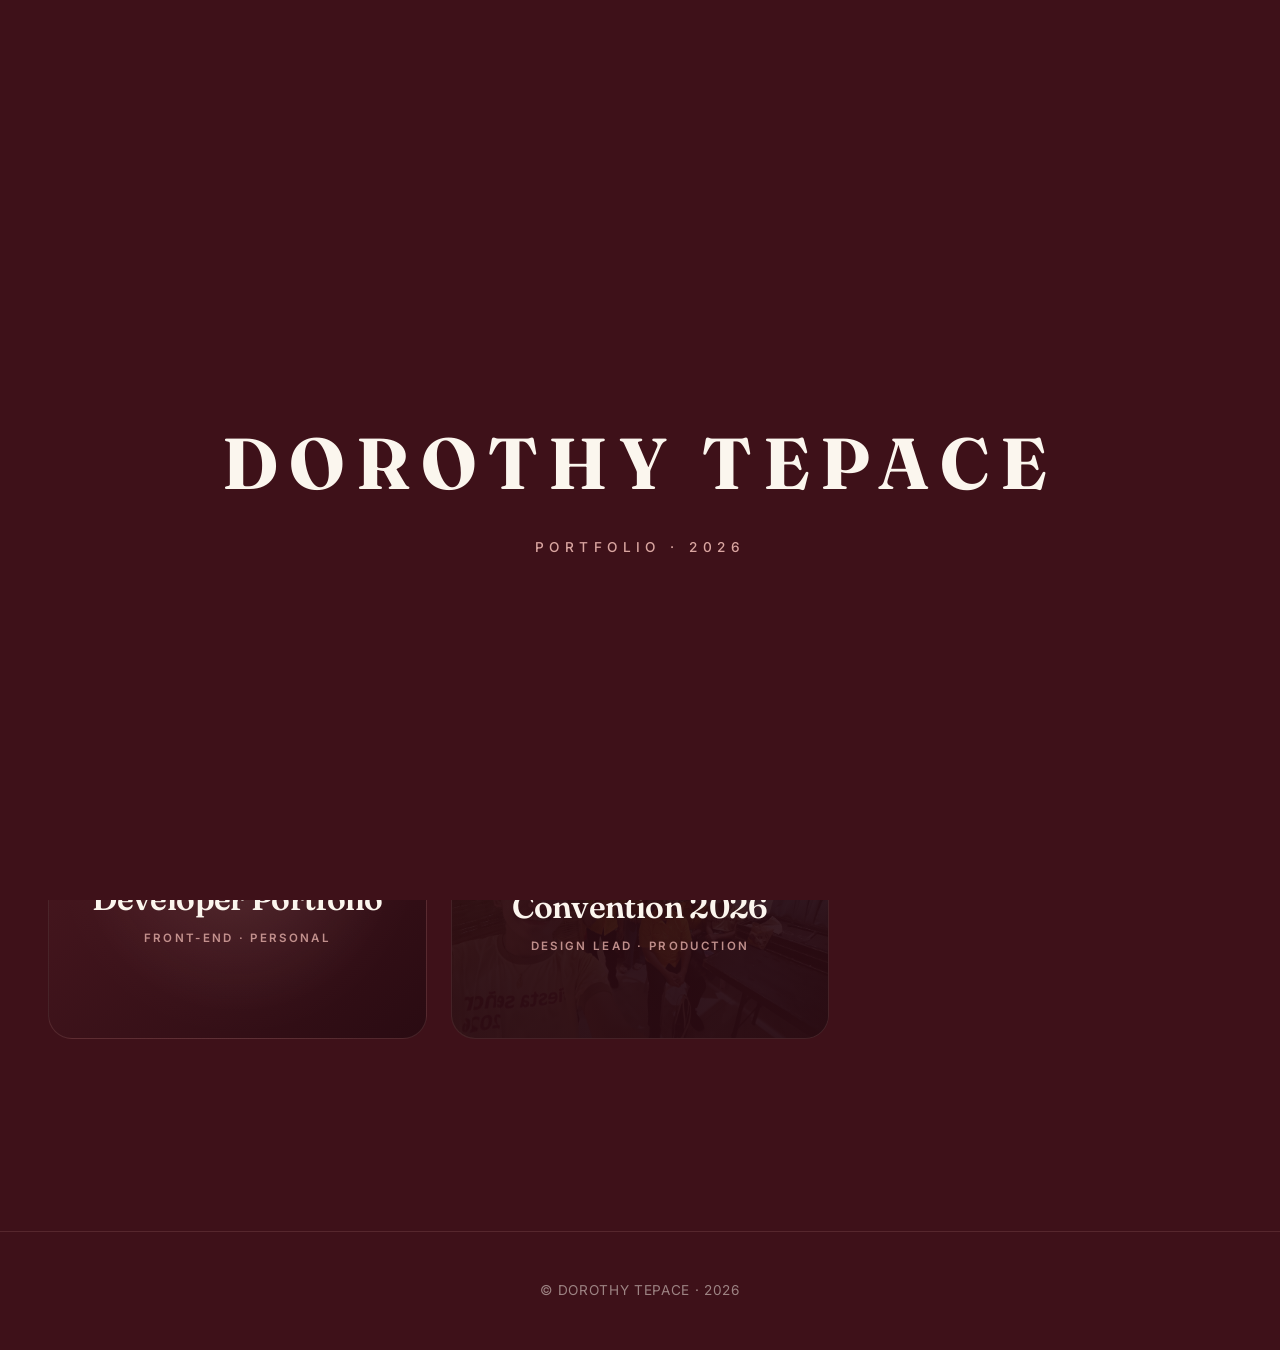
==== index.html @ 76544495 "unify all tiles: centered layout, no conflicts" ====
<!DOCTYPE html>
<html lang="en">
<head>
  <meta charset="UTF-8" />
  <meta name="viewport" content="width=device-width, initial-scale=1.0" />
  <title>Dorothy Tepace · Portfolio 2026</title>
  <link rel="preconnect" href="https://fonts.googleapis.com" />
  <link rel="preconnect" href="https://fonts.gstatic.com" crossorigin />
  <link href="https://fonts.googleapis.com/css2?family=Fraunces:opsz,wght@9..144,400;9..144,500;9..144,600;9..144,700;9..144,900&family=Inter:wght@400;500;600;700&display=swap" rel="stylesheet" />
  <link rel="stylesheet" href="https://cdnjs.cloudflare.com/ajax/libs/font-awesome/6.0.0-beta3/css/all.min.css" />
  <link rel="stylesheet" href="style.css" />
</head>
<body>

  <!-- ========== SPLASH ========== -->
  <div class="splash-overlay" id="splashOverlay">
    <div class="splash-stage">
      <div class="splash-dot"></div>
      <div class="splash-name">DOROTHY TEPACE</div>
      <div class="splash-tagline">portfolio · 2026</div>
    </div>
  </div>

  <!-- ========== TOP NAV ========== -->
  <nav class="top-nav" id="topNav">
    <a href="index.html" class="brand">DT</a>
    <ul class="nav-links">
      <li><a href="index.html" class="active">Home</a></li>
      <li><a href="about.html">About</a></li>
      <li><a href="projects.html">Projects</a></li>
      <li><a href="reach.html">Reach Me</a></li>
    </ul>
  </nav>

  <!-- ========== SIDE NAV ========== -->
  <nav class="side-nav" id="sideNav">
    <a href="index.html" class="side-link active" title="Home"><span class="nav-label">Home</span></a>
    <a href="about.html" class="side-link" title="About"><span class="nav-label">About</span></a>
    <a href="projects.html" class="side-link" title="Projects"><span class="nav-label">Projects</span></a>
    <a href="reach.html" class="side-link" title="Reach Me"><span class="nav-label">Reach Me</span></a>
  </nav>

  <!-- ========== MAIN ========== -->
  <main class="page">

    <!-- ============================================================
         SMALL EDITORIAL HEADER
         ============================================================ -->
    <header class="home-header reveal">
      <div class="home-header-left">
        <h1>Dorothy<br /><span class="accent">Tepace</span></h1>
        <p class="role">
          Front-end developer & UI/UX designer building warm, human-centered experiences for communities I care about.
        </p>
        <div class="hero-typing">
          <span class="typing-text" id="typingText"></span>
          <span class="typing-cursor">|</span>
        </div>
      </div>

      <div class="home-header-right">
        <div>
          <div class="meta-label">Based in</div>
          <div class="meta-value">Cebu, Philippines</div>
        </div>
        <div>
          <div class="meta-label">Portfolio</div>
          <div class="meta-value">2026</div>
        </div>
      </div>
    </header>

    <!-- ============================================================
         GALLERY GRID — 5 PROJECTS
         ============================================================ -->
    <section class="gallery-grid">

      <!-- 1. CSN de Cebu Web — placeholder styled like image tiles -->
      <a href="projects.html" class="gallery-tile placeholder reveal" data-project="csn" data-icon="⛪">
        <div class="gallery-tile-content">
          <span class="gallery-tile-index">01</span>
          <h3>CSN de Cebu Web</h3>
          <div class="gallery-tile-meta">Full-Stack · In Progress</div>
          <div class="gallery-tile-tags">
            <span>Next.js</span>
            <span>TypeScript</span>
            <span>Supabase</span>
          </div>
        </div>
      </a>

      <!-- 2. MindCheck -->
      <a href="projects.html" class="gallery-tile reveal" data-project="mindcheck">
        <img src="images/mindcheck/1.png" alt="MindCheck Student Wellness" />
        <div class="gallery-tile-content">
          <span class="gallery-tile-index">02</span>
          <h3>MindCheck Student Wellness</h3>
          <div class="gallery-tile-meta">Android · AI-Powered</div>
          <div class="gallery-tile-tags">
            <span>Android</span>
            <span>Gemini API</span>
            <span>UI/UX</span>
          </div>
        </div>
      </a>

      <!-- 3. VC Cafe Booking -->
      <a href="projects.html" class="gallery-tile reveal" data-project="vccafe">
        <img src="images/vccafe/1.png" alt="VC Cafe Booking System" />
        <div class="gallery-tile-content">
          <span class="gallery-tile-index">03</span>
          <h3>VC Cafe Booking System</h3>
          <div class="gallery-tile-meta">Web App · Group Project</div>
          <div class="gallery-tile-tags">
            <span>PHP</span>
            <span>MySQL</span>
            <span>System Design</span>
          </div>
        </div>
      </a>

      <!-- 4. Developer Portfolio — placeholder styled like image tiles -->
      <a href="projects.html" class="gallery-tile placeholder reveal" data-project="portfolio" data-icon="🌐">
        <div class="gallery-tile-content">
          <span class="gallery-tile-index">04</span>
          <h3>Developer Portfolio</h3>
          <div class="gallery-tile-meta">Front-End · Personal</div>
          <div class="gallery-tile-tags">
            <span>HTML5</span>
            <span>CSS3</span>
            <span>JavaScript</span>
          </div>
        </div>
      </a>
      
      <!-- 5. Archdiocesan Convention 2026 -->
      <a href="projects.html" class="gallery-tile reveal" data-project="convention">
        <img src="images/convention/1.jpg" alt="Archdiocesan Convention 2026" />
        <div class="gallery-tile-content">
          <span class="gallery-tile-index">05</span>
          <h3>Archdiocesan Convention 2026</h3>
          <div class="gallery-tile-meta">Design Lead · Production</div>
          <div class="gallery-tile-tags">
            <span>Design</span>
            <span>Leadership</span>
            <span>Event</span>
          </div>
        </div>
      </a>

    </section>

  </main>

  <!-- ========== FOOTER ========== -->
  <footer class="site-footer">
    © Dorothy Tepace · 2026
  </footer>

  <!-- ========== SCRIPTS ========== -->
  <script>
    /* ========== SPLASH ON FIRST LOAD ========== */
    (function () {
      const splashOverlay = document.getElementById('splashOverlay');
      if (!splashOverlay) return;

      const splashShown = sessionStorage.getItem('splashShown');

      if (splashShown) {
        splashOverlay.style.display = 'none';
      } else {
        document.body.style.overflow = 'hidden';
        setTimeout(() => {
          splashOverlay.classList.add('fade-out');
          document.body.style.overflow = '';
          setTimeout(() => {
            splashOverlay.style.display = 'none';
          }, 800);
          sessionStorage.setItem('splashShown', 'true');
        }, 2800);
      }
    })();

    /* ========== NAV SWAP ON SCROLL ========== */
    (function () {
      const topNav = document.getElementById('topNav');
      const sideNav = document.getElementById('sideNav');
      if (!topNav || !sideNav) return;

      function updateNav() {
        const y = window.scrollY;
        if (y > 200) {
          topNav.classList.add('hidden');
          sideNav.classList.add('visible');
        } else {
          topNav.classList.remove('hidden');
          sideNav.classList.remove('visible');
        }
      }

      window.addEventListener('scroll', updateNav);
      window.addEventListener('load', updateNav);
    })();

    /* ========== TYPING ANIMATION ========== */
    (function () {
      const typingText = document.getElementById('typingText');
      if (!typingText) return;

      const roles = [
        'front-end developer',
        'UI/UX designer',
        'creative designer',
        'freelancer'
      ];

      let roleIndex = 0;
      let charIndex = 0;
      let isDeleting = false;

      function typeLoop() {
        const currentRole = roles[roleIndex];

        if (isDeleting) {
          typingText.textContent = currentRole.substring(0, charIndex - 1);
          charIndex--;
        } else {
          typingText.textContent = currentRole.substring(0, charIndex + 1);
          charIndex++;
        }

        let speed = isDeleting ? 40 : 80;

        if (!isDeleting && charIndex === currentRole.length) {
          speed = 1800;
          isDeleting = true;
        } else if (isDeleting && charIndex === 0) {
          isDeleting = false;
          roleIndex = (roleIndex + 1) % roles.length;
          speed = 400;
        }

        setTimeout(typeLoop, speed);
      }

      typeLoop();
    })();

    /* ========== SCROLL REVEAL ========== */
    (function () {
      const reveals = document.querySelectorAll('.reveal');
      if (!reveals.length) return;

      const observer = new IntersectionObserver((entries) => {
        entries.forEach((entry, index) => {
          if (entry.isIntersecting) {
            setTimeout(() => {
              entry.target.classList.add('in-view');
            }, index * 90);
            observer.unobserve(entry.target);
          }
        });
      }, { threshold: 0.1 });

      reveals.forEach(el => observer.observe(el));
    })();
  </script>

</body>
</html>
---- style.css ----
/* ============================================================
   DOROTHY TEPACE · PORTFOLIO v4
   Gallery Grid · All Dark · Editorial
   Palette: Dusty Rose · Warm Ivory · Deep Burgundy · Sage
   ============================================================ */

/* ---------- RESET ---------- */
* { margin: 0; padding: 0; box-sizing: border-box; }
html { scroll-behavior: smooth; }

/* ---------- COLOR TOKENS ---------- */
:root {
  --ivory: #FBF6EE;
  --ivory-warm: #F5EAD8;
  --rose: #D9A5A0;
  --rose-dark: #C08880;
  --burgundy: #5C1F2B;
  --burgundy-deep: #3E1119;
  --burgundy-night: #2A0B12;
  --sage: #A8B89C;
  --espresso: #2E1F1A;
  --muted: #7A6A60;
  --white: #FFFFFF;

  --font-display: 'Fraunces', 'Georgia', serif;
  --font-body: 'Inter', -apple-system, BlinkMacSystemFont, 'Segoe UI', sans-serif;

  --shadow-sm: 0 4px 12px rgba(0, 0, 0, 0.15);
  --shadow-md: 0 12px 28px rgba(0, 0, 0, 0.25);
  --shadow-lg: 0 30px 60px rgba(0, 0, 0, 0.4);

  --ease-out: cubic-bezier(0.22, 1, 0.36, 1);
  --ease-spring: cubic-bezier(0.34, 1.56, 0.64, 1);
}

/* ---------- BASE ---------- */
body {
  font-family: var(--font-body);
  background: var(--burgundy-deep);
  color: var(--ivory);
  line-height: 1.6;
  min-height: 100vh;
  padding-top: 88px;
  -webkit-font-smoothing: antialiased;
  overflow-x: hidden;
}

h1, h2, h3, h4 {
  font-family: var(--font-display);
  font-weight: 600;
  letter-spacing: -0.02em;
  color: var(--ivory);
  line-height: 1.05;
}

h1 { font-weight: 700; letter-spacing: -0.04em; }
h2 { font-weight: 600; }
h3 { font-weight: 600; }

p { color: rgba(251, 246, 238, 0.85); }
a { color: var(--rose); text-decoration: none; transition: color 0.25s var(--ease-out); }
a:hover { color: var(--ivory); }

::selection { background: var(--rose); color: var(--burgundy); }

/* ============================================================
   TOP NAVIGATION
   ============================================================ */
.top-nav {
  position: fixed;
  top: 0; left: 0; right: 0;
  z-index: 100;
  background: rgba(42, 11, 18, 0.85);
  backdrop-filter: blur(14px);
  -webkit-backdrop-filter: blur(14px);
  border-bottom: 1px solid rgba(217, 165, 160, 0.15);
  padding: 1.1rem 2.5rem;
  display: flex;
  justify-content: space-between;
  align-items: center;
  transition: transform 0.4s var(--ease-out), opacity 0.4s var(--ease-out);
}

.top-nav.hidden {
  transform: translateY(-100%);
  opacity: 0;
  pointer-events: none;
}

.brand {
  font-family: var(--font-display);
  font-weight: 700;
  font-size: 1.1rem;
  color: var(--ivory);
  letter-spacing: 0.04em;
  display: inline-flex;
  align-items: center;
  justify-content: center;
  width: 48px;
  height: 48px;
  border-radius: 50%;
  background: rgba(217, 165, 160, 0.12);
  border: 2px solid var(--rose);
  transition: all 0.3s var(--ease-out);
}

.brand:hover {
  background: var(--rose);
  color: var(--burgundy);
  transform: scale(1.05) rotate(-4deg);
}

.nav-links {
  display: flex;
  gap: 2.2rem;
  list-style: none;
}

.nav-links a {
  font-family: var(--font-body);
  font-weight: 500;
  font-size: 0.9rem;
  color: rgba(251, 246, 238, 0.75);
  position: relative;
  padding: 0.3rem 0;
  letter-spacing: 0.01em;
  text-transform: uppercase;
  transition: color 0.25s var(--ease-out);
}

.nav-links a::after {
  content: "";
  position: absolute;
  left: 0; bottom: -2px;
  width: 0; height: 2px;
  background: var(--rose);
  transition: width 0.3s var(--ease-out);
}

.nav-links a:hover::after,
.nav-links a.active::after { width: 100%; }

.nav-links a:hover { color: var(--ivory); }
.nav-links a.active { color: var(--rose); font-weight: 600; }

/* ============================================================
   SIDE NAVIGATION
   ============================================================ */
.side-nav {
  position: fixed;
  top: 50%;
  left: 1.5rem;
  transform: translateY(-50%) translateX(-200%);
  display: flex;
  flex-direction: column;
  gap: 0.4rem;
  z-index: 99;
  padding: 0.9rem 0.6rem;
  background: rgba(42, 11, 18, 0.9);
  backdrop-filter: blur(12px);
  -webkit-backdrop-filter: blur(12px);
  border-radius: 60px;
  box-shadow: var(--shadow-md);
  border: 1px solid rgba(217, 165, 160, 0.25);
  transition: transform 0.5s var(--ease-spring), opacity 0.4s var(--ease-out);
  opacity: 0;
  pointer-events: none;
  visibility: hidden;
}

.side-nav.visible {
  transform: translateY(-50%) translateX(0);
  opacity: 1;
  pointer-events: auto;
  visibility: visible;
}

.side-link {
  display: flex;
  align-items: center;
  justify-content: center;
  padding: 0.7rem 1.4rem;
  border-radius: 40px;
  text-decoration: none;
  color: rgba(251, 246, 238, 0.75);
  font-family: var(--font-body);
  font-weight: 500;
  font-size: 0.85rem;
  letter-spacing: 0.02em;
  white-space: nowrap;
  transition: all 0.25s var(--ease-out);
  text-transform: uppercase;
}

.side-link:hover {
  background: var(--rose);
  color: var(--burgundy);
  transform: translateX(4px);
}

.side-link.active {
  background: var(--rose);
  color: var(--burgundy);
  font-weight: 600;
  box-shadow: 0 6px 18px rgba(217, 165, 160, 0.3);
}

/* ============================================================
   PAGE CONTAINER
   ============================================================ */
.page {
  max-width: 1280px;
  margin: 0 auto;
  padding: 3rem 3rem 6rem;
}

/* ============================================================
   HOME — COMPACT EDITORIAL HEADER
   ============================================================ */
.home-header {
  display: flex;
  flex-wrap: wrap;
  align-items: flex-end;
  justify-content: space-between;
  gap: 2rem;
  padding: 1rem 0 2.5rem;
  border-bottom: 1px solid rgba(217, 165, 160, 0.2);
  margin-bottom: 3rem;
}

.home-header-left h1 {
  font-size: clamp(2rem, 4vw, 3.2rem);
  line-height: 1;
  letter-spacing: -0.03em;
  margin-bottom: 0.8rem;
}

.home-header-left h1 .accent {
  color: var(--rose);
  font-style: italic;
}

.home-header-left .role {
  font-size: 1rem;
  color: rgba(251, 246, 238, 0.65);
  font-family: var(--font-body);
  letter-spacing: 0.02em;
  max-width: 55ch;
  margin-bottom: 0.6rem;
}

.home-header-right {
  display: flex;
  gap: 2rem;
  align-items: flex-start;
}

.home-header-right > div {
  display: flex;
  flex-direction: column;
  gap: 0.2rem;
}

.home-header-right .meta-label {
  font-size: 0.65rem;
  letter-spacing: 0.25em;
  text-transform: uppercase;
  color: var(--rose);
  font-weight: 600;
}

.home-header-right .meta-value {
  font-family: var(--font-display);
  font-size: 1rem;
  color: var(--ivory);
  font-weight: 500;
}

/* Typing animation */
.hero-typing {
  display: inline-flex;
  align-items: baseline;
  gap: 0.15rem;
  font-family: var(--font-body);
  font-size: 1rem;
  font-weight: 500;
  color: var(--rose);
  margin-top: 0.3rem;
}

.typing-text {
  color: var(--ivory);
  font-weight: 600;
  letter-spacing: 0.01em;
}

.typing-cursor {
  color: var(--rose);
  font-weight: 400;
  animation: blink 1s steps(2, start) infinite;
  display: inline-block;
}

@keyframes blink {
  0%, 50% { opacity: 1; }
  51%, 100% { opacity: 0; }
}

/* ============================================================
   GALLERY GRID — ALL TILES CENTERED
   ============================================================ */
.gallery-grid {
  display: grid;
  grid-template-columns: repeat(auto-fit, minmax(360px, 1fr));
  gap: 1.5rem;
  margin-bottom: 6rem;
}

.gallery-tile {
  position: relative;
  aspect-ratio: 4 / 3;
  border-radius: 1.5rem;
  overflow: hidden;
  cursor: pointer;
  background: var(--burgundy-night);
  border: 1px solid rgba(217, 165, 160, 0.15);
  transition: all 0.5s var(--ease-out);
  text-decoration: none;
  display: flex;
  align-items: center;
  justify-content: center;
}

.gallery-tile:hover {
  transform: translateY(-6px);
  border-color: var(--rose);
  box-shadow: 0 30px 60px rgba(0, 0, 0, 0.5);
}

/* Image — full cover, darkened so text pops */
.gallery-tile img {
  position: absolute;
  inset: 0;
  width: 100%;
  height: 100%;
  object-fit: cover;
  transition: transform 0.7s var(--ease-out);
  opacity: 0.3;
}

.gallery-tile:hover img {
  transform: scale(1.06);
  opacity: 0.45;
}

/* Dark overlay for readability */
.gallery-tile::before {
  content: "";
  position: absolute;
  inset: 0;
  background: linear-gradient(
    to bottom,
    rgba(42, 11, 18, 0.75) 0%,
    rgba(42, 11, 18, 0.7) 50%,
    rgba(42, 11, 18, 0.85) 100%
  );
  z-index: 2;
  transition: background 0.4s var(--ease-out);
}

.gallery-tile:hover::before {
  background: linear-gradient(
    to bottom,
    rgba(42, 11, 18, 0.7) 0%,
    rgba(42, 11, 18, 0.65) 50%,
    rgba(42, 11, 18, 0.8) 100%
  );
}

/* Content — fully centered */
.gallery-tile-content {
  position: relative;
  z-index: 3;
  display: flex;
  flex-direction: column;
  align-items: center;
  justify-content: center;
  text-align: center;
  gap: 0.7rem;
  padding: 2.5rem;
  width: 100%;
}

.gallery-tile-index {
  font-family: var(--font-display);
  font-style: italic;
  font-size: 0.9rem;
  color: var(--rose);
  letter-spacing: 0.08em;
  opacity: 0.9;
  margin: 0;
}

.gallery-tile h3 {
  font-family: var(--font-display);
  font-size: clamp(1.5rem, 2.6vw, 2rem);
  font-weight: 600;
  color: var(--ivory);
  letter-spacing: -0.02em;
  line-height: 1.15;
  margin: 0;
  max-width: 16ch;
  transition: transform 0.4s var(--ease-out);
}

.gallery-tile:hover h3 {
  transform: translateY(-2px);
}

.gallery-tile-meta {
  font-size: 0.72rem;
  letter-spacing: 0.2em;
  text-transform: uppercase;
  color: var(--rose);
  font-weight: 600;
  opacity: 0.85;
  margin: 0;
}

/* Tags — fade in on hover */
.gallery-tile-tags {
  display: flex;
  flex-wrap: wrap;
  justify-content: center;
  gap: 0.4rem;
  margin-top: 0.6rem;
  max-height: 0;
  overflow: hidden;
  opacity: 0;
  transition: max-height 0.4s var(--ease-out), opacity 0.3s var(--ease-out), margin-top 0.4s var(--ease-out);
}

.gallery-tile:hover .gallery-tile-tags {
  max-height: 60px;
  opacity: 1;
}

.gallery-tile-tags span {
  background: rgba(217, 165, 160, 0.25);
  color: var(--ivory);
  padding: 0.25rem 0.75rem;
  border-radius: 30px;
  font-size: 0.7rem;
  font-weight: 500;
  letter-spacing: 0.02em;
  backdrop-filter: blur(6px);
  border: 1px solid rgba(217, 165, 160, 0.3);
}

/* ============================================================
   PLACEHOLDER TILES — icon centered above the text
   ============================================================ */
.gallery-tile.placeholder {
  background:
    radial-gradient(circle at 50% 35%, rgba(217, 165, 160, 0.12), transparent 60%),
    linear-gradient(135deg, #4a1820 0%, var(--burgundy-night) 100%);
}

.gallery-tile.placeholder::before {
  background: radial-gradient(circle at 50% 35%, rgba(217, 165, 160, 0.05), transparent 70%);
}

/* The icon rendered via CSS ::before on the content wrapper */
.gallery-tile.placeholder .gallery-tile-content::before {
  content: attr(data-icon);
  display: block;
  font-size: 3.5rem;
  line-height: 1;
  margin-bottom: 0.6rem;
  filter: drop-shadow(0 6px 16px rgba(0, 0, 0, 0.4));
  transition: transform 0.5s var(--ease-spring);
}

.gallery-tile.placeholder:hover .gallery-tile-content::before {
  transform: scale(1.12) rotate(-5deg);
}

/* ============================================================
   FOOTER
   ============================================================ */
.site-footer {
  text-align: center;
  padding: 3rem 1rem;
  color: rgba(251, 246, 238, 0.5);
  font-size: 0.85rem;
  border-top: 1px solid rgba(217, 165, 160, 0.15);
  letter-spacing: 0.05em;
  text-transform: uppercase;
}

/* ============================================================
   ABOUT PAGE
   ============================================================ */
.page-header {
  margin-bottom: 4rem;
  padding-bottom: 2rem;
  border-bottom: 1px solid rgba(217, 165, 160, 0.25);
}

.page-header h1 {
  font-size: clamp(2.5rem, 7vw, 5rem);
  margin-bottom: 1rem;
  letter-spacing: -0.04em;
  color: var(--ivory);
}

.page-subtitle {
  color: rgba(251, 246, 238, 0.65);
  font-size: 1.1rem;
  font-style: italic;
  font-family: var(--font-display);
  font-weight: 400;
  max-width: 55ch;
}

.about-hero {
  display: grid;
  grid-template-columns: 1fr 1.4fr;
  gap: 4rem;
  align-items: start;
  margin-bottom: 6rem;
}

.about-photo-col { position: sticky; top: 120px; }

.about-photo {
  width: 100%;
  aspect-ratio: 1;
  border-radius: 2rem;
  padding: 8px;
  background: linear-gradient(135deg, var(--rose), var(--sage));
  box-shadow: var(--shadow-lg);
}

.about-photo img {
  width: 100%; height: 100%;
  object-fit: cover;
  border-radius: 1.6rem;
  display: block;
}

.about-story-col h1 {
  font-size: clamp(2rem, 4vw, 3.2rem);
  margin-bottom: 2rem;
  letter-spacing: -0.03em;
  color: var(--ivory);
}

.about-story-col h1 em {
  color: var(--rose);
  font-style: italic;
}

.about-story-col p {
  font-size: 1.1rem;
  line-height: 1.8;
  color: rgba(251, 246, 238, 0.8);
  margin-bottom: 1.4rem;
  max-width: 60ch;
}

.about-story-col strong { color: var(--rose); font-weight: 600; }
.about-story-col em { color: var(--rose); font-style: italic; }

.fun-fact-box {
  margin-top: 2rem;
  padding: 1.8rem 2rem;
  background: rgba(217, 165, 160, 0.12);
  color: var(--ivory);
  border-radius: 1.5rem;
  position: relative;
  overflow: hidden;
  box-shadow: 0 12px 0 rgba(217, 165, 160, 0.15);
  border: 1px solid rgba(217, 165, 160, 0.25);
}

.fun-fact-box::before {
  content: "★";
  position: absolute;
  top: -1rem; right: 1rem;
  font-size: 6rem;
  color: rgba(217, 165, 160, 0.08);
  font-family: var(--font-display);
  line-height: 1;
}

.fun-fact-box strong { color: var(--rose); }

/* Skills — editorial grid */
.skills-editorial {
  display: grid;
  grid-template-columns: repeat(auto-fit, minmax(220px, 1fr));
  gap: 2rem;
  margin-bottom: 6rem;
}

.skill-block {
  border-top: 1px solid rgba(217, 165, 160, 0.3);
  padding-top: 1.5rem;
}

.skill-block .skill-num {
  font-family: var(--font-display);
  font-size: 0.9rem;
  font-style: italic;
  color: var(--rose);
  margin-bottom: 0.5rem;
  display: block;
}

.skill-block h3 {
  font-size: 1.4rem;
  margin-bottom: 1rem;
  letter-spacing: -0.02em;
  color: var(--ivory);
}

.skill-block ul {
  list-style: none;
  display: flex;
  flex-direction: column;
  gap: 0.4rem;
}

.skill-block li {
  color: rgba(251, 246, 238, 0.65);
  font-size: 0.95rem;
  padding: 0.3rem 0;
  border-bottom: 1px dashed rgba(217, 165, 160, 0.2);
}

/* Workflow — editorial steps */
.workflow-editorial {
  display: grid;
  grid-template-columns: repeat(auto-fit, minmax(240px, 1fr));
  gap: 2rem;
  margin-bottom: 6rem;
}

.workflow-step {
  padding: 2rem 0;
  border-top: 1px solid rgba(217, 165, 160, 0.3);
}

.workflow-step .step-num {
  font-family: var(--font-display);
  font-size: 3.5rem;
  font-weight: 700;
  color: var(--rose);
  line-height: 1;
  margin-bottom: 1rem;
  letter-spacing: -0.05em;
  opacity: 0.9;
}

.workflow-step h3 {
  font-size: 1.4rem;
  margin-bottom: 0.8rem;
  color: var(--ivory);
}

.workflow-step p {
  color: rgba(251, 246, 238, 0.65);
  font-size: 0.95rem;
  line-height: 1.6;
}

/* Section label */
.section-label {
  display: flex;
  align-items: baseline;
  gap: 1rem;
  margin-bottom: 3rem;
}

.section-label .num {
  font-family: var(--font-display);
  font-size: 1.2rem;
  font-weight: 400;
  color: var(--rose);
  font-style: italic;
}

.section-label h2 {
  font-size: clamp(2rem, 4vw, 3rem);
  letter-spacing: -0.03em;
  color: var(--ivory);
}

.section-label .line {
  flex: 1;
  height: 1px;
  background: rgba(217, 165, 160, 0.25);
  margin-left: 1rem;
  align-self: center;
}

.learning-tags {
  display: flex;
  flex-wrap: wrap;
  gap: 0.8rem;
  margin-bottom: 6rem;
}

.learning-tag {
  background: rgba(168, 184, 156, 0.2);
  color: var(--ivory);
  padding: 0.6rem 1.2rem;
  border-radius: 40px;
  font-size: 0.9rem;
  font-weight: 500;
  border: 1px solid rgba(168, 184, 156, 0.3);
  transition: all 0.25s var(--ease-out);
}

.learning-tag:hover {
  background: var(--sage);
  color: var(--burgundy-deep);
  transform: translateY(-2px);
}

/* ============================================================
   REACH ME PAGE
   ============================================================ */
.reach-hero { margin-bottom: 5rem; }

.reach-hero h1 {
  font-size: clamp(3rem, 10vw, 8rem);
  line-height: 0.95;
  letter-spacing: -0.05em;
  margin-bottom: 1.5rem;
  color: var(--ivory);
}

.reach-hero .italic-line {
  font-style: italic;
  color: var(--rose);
}

.reach-intro {
  max-width: 60ch;
  font-size: 1.15rem;
  line-height: 1.8;
  color: rgba(251, 246, 238, 0.7);
  margin-bottom: 3rem;
}

.contact-editorial {
  display: grid;
  grid-template-columns: 1fr auto;
  gap: 4rem;
  align-items: start;
  margin-bottom: 5rem;
}

.contact-rows { display: flex; flex-direction: column; }

.contact-row {
  display: flex;
  align-items: center;
  justify-content: space-between;
  gap: 2rem;
  padding: 2rem 0;
  border-bottom: 1px solid rgba(217, 165, 160, 0.25);
  text-decoration: none;
  color: var(--ivory);
  transition: all 0.3s var(--ease-out);
  position: relative;
}

.contact-row:hover { padding-left: 1rem; color: var(--rose); }

.contact-row .contact-label {
  font-size: 0.7rem;
  font-weight: 600;
  letter-spacing: 0.15em;
  text-transform: uppercase;
  color: var(--rose);
  min-width: 100px;
}

.contact-row .contact-value {
  flex: 1;
  font-family: var(--font-display);
  font-size: clamp(1.2rem, 2.5vw, 1.8rem);
  font-weight: 500;
  letter-spacing: -0.01em;
  color: var(--ivory);
}

.contact-row:hover .contact-value { color: var(--rose); }

.contact-row .contact-arrow {
  font-size: 1.4rem;
  color: var(--rose);
  transition: transform 0.3s var(--ease-out);
}

.contact-row:hover .contact-arrow {
  transform: translate(6px, -6px);
  color: var(--ivory);
}

.qr-block {
  background: rgba(217, 165, 160, 0.1);
  padding: 2rem;
  border-radius: 2rem;
  text-align: center;
  box-shadow: 0 16px 0 rgba(217, 165, 160, 0.15);
  min-width: 240px;
  border: 1px solid rgba(217, 165, 160, 0.25);
}

.qr-block .qr-label {
  color: var(--rose);
  font-size: 0.7rem;
  font-weight: 600;
  letter-spacing: 0.2em;
  text-transform: uppercase;
  margin-bottom: 1.2rem;
}

.qr-block img {
  width: 100%;
  max-width: 180px;
  border-radius: 12px;
  display: block;
  margin: 0 auto 1rem;
  background: var(--ivory);
  padding: 8px;
}

.qr-block .qr-caption {
  color: var(--ivory);
  font-family: var(--font-display);
  font-size: 0.9rem;
  font-weight: 500;
  letter-spacing: 0.02em;
}

.closing-message {
  text-align: center;
  padding: 4rem 2rem;
  border-top: 1px solid rgba(217, 165, 160, 0.25);
}

.closing-message .closing-icon {
  font-size: 3rem;
  margin-bottom: 1.5rem;
  display: inline-block;
  animation: gentle-bounce 3s ease-in-out infinite;
}

@keyframes gentle-bounce {
  0%, 100% { transform: translateY(0); }
  50%      { transform: translateY(-8px); }
}

.closing-message h2 {
  font-size: clamp(1.5rem, 3vw, 2rem);
  margin-bottom: 1rem;
  font-style: italic;
  font-weight: 400;
  color: var(--rose);
}

.closing-message p {
  color: rgba(251, 246, 238, 0.7);
  font-size: 1.05rem;
  line-height: 1.7;
  max-width: 55ch;
  margin: 0 auto;
}

/* ============================================================
   PROJECTS PAGE
   ============================================================ */
.projects-grid-v2 {
  display: grid;
  grid-template-columns: repeat(auto-fit, minmax(320px, 1fr));
  gap: 2rem;
}

.proj-card {
  background: rgba(251, 246, 238, 0.04);
  border: 1px solid rgba(217, 165, 160, 0.15);
  color: var(--ivory);
  padding: 2.5rem 2rem;
  border-radius: 2rem;
  cursor: pointer;
  transition: all 0.4s var(--ease-out);
  position: relative;
  overflow: hidden;
}

.proj-card:hover {
  background: rgba(217, 165, 160, 0.08);
  border-color: var(--rose);
  transform: translateY(-8px);
  box-shadow: 0 24px 40px rgba(0, 0, 0, 0.5);
}

.proj-icon { font-size: 3rem; margin-bottom: 1.5rem; }

.proj-meta {
  font-size: 0.7rem;
  font-weight: 600;
  letter-spacing: 0.15em;
  color: var(--rose);
  text-transform: uppercase;
  margin-bottom: 1rem;
}

.proj-card h3 {
  color: var(--ivory);
  font-size: 1.7rem;
  margin-bottom: 1rem;
  letter-spacing: -0.02em;
}

.proj-card p {
  color: rgba(251, 246, 238, 0.7);
  font-size: 0.95rem;
  line-height: 1.65;
  margin-bottom: 1.5rem;
}

.proj-tags {
  display: flex;
  flex-wrap: wrap;
  gap: 0.5rem;
  margin-bottom: 1.5rem;
}

.proj-tags span {
  background: rgba(217, 165, 160, 0.15);
  color: var(--rose);
  padding: 0.3rem 0.9rem;
  border-radius: 30px;
  font-size: 0.72rem;
  font-weight: 500;
}

.proj-open {
  font-size: 0.85rem;
  font-weight: 600;
  color: var(--rose);
  text-transform: uppercase;
  letter-spacing: 0.08em;
}

/* ============================================================
   MODAL
   ============================================================ */
.modal-overlay {
  position: fixed;
  inset: 0;
  background: rgba(42, 11, 18, 0.85);
  backdrop-filter: blur(10px);
  -webkit-backdrop-filter: blur(10px);
  display: flex;
  align-items: center;
  justify-content: center;
  z-index: 999;
  padding: 1.5rem;
  opacity: 0;
  pointer-events: none;
  transition: opacity 0.35s var(--ease-out);
}

.modal-overlay.active { opacity: 1; pointer-events: auto; }

.modal {
  background: var(--ivory);
  color: var(--espresso);
  border-radius: 2rem;
  max-width: 720px;
  width: 100%;
  max-height: 88vh;
  overflow-y: auto;
  position: relative;
  box-shadow: 0 40px 80px rgba(0, 0, 0, 0.5);
  transform: scale(0.92);
  transition: transform 0.4s var(--ease-spring);
  border: 1px solid rgba(217, 165, 160, 0.4);
}

.modal-overlay.active .modal { transform: scale(1); }

.modal-close {
  position: absolute;
  top: 1.2rem; right: 1.2rem;
  width: 40px; height: 40px;
  border-radius: 50%;
  border: none;
  background: rgba(92, 31, 43, 0.08);
  color: var(--burgundy);
  font-size: 1rem;
  font-weight: 700;
  cursor: pointer;
  transition: all 0.25s var(--ease-out);
  z-index: 2;
}

.modal-close:hover {
  background: var(--burgundy);
  color: var(--ivory);
  transform: rotate(90deg);
}

.modal-body { padding: 3rem 2.5rem 2.5rem; }

.modal-header {
  border-bottom: 2px solid rgba(217, 165, 160, 0.3);
  padding-bottom: 1.5rem;
  margin-bottom: 2rem;
}

.modal-icon { font-size: 3rem; margin-bottom: 0.8rem; }

.modal-meta {
  font-size: 0.72rem;
  font-weight: 600;
  letter-spacing: 0.1em;
  color: var(--rose-dark);
  text-transform: uppercase;
  margin-bottom: 0.6rem;
}

.modal-header h2 {
  font-size: clamp(1.8rem, 4vw, 2.5rem);
  margin-bottom: 0;
  color: var(--burgundy);
  letter-spacing: -0.02em;
}

.modal-content h4 {
  font-family: var(--font-body);
  color: var(--burgundy);
  font-size: 0.85rem;
  margin: 1.5rem 0 0.8rem;
  text-transform: uppercase;
  letter-spacing: 0.1em;
  font-weight: 700;
}

.modal-content h4:first-child { margin-top: 0; }

.modal-content p {
  color: var(--espresso);
  line-height: 1.7;
  margin-bottom: 1rem;
  font-size: 0.95rem;
}

.modal-content strong { color: var(--burgundy); }

.modal-content ul { list-style: none; margin-bottom: 1rem; }

.modal-content li {
  padding: 0.4rem 0 0.4rem 1.4rem;
  position: relative;
  color: var(--espresso);
  font-size: 0.93rem;
  line-height: 1.6;
}

.modal-content li::before {
  content: "▸";
  position: absolute;
  left: 0.3rem;
  color: var(--rose-dark);
  font-weight: 700;
}

.modal-content a {
  color: var(--rose-dark);
  text-decoration: underline;
  text-underline-offset: 3px;
}

.modal-tags {
  display: flex;
  flex-wrap: wrap;
  gap: 0.5rem;
  margin: 0.8rem 0 1rem;
}

.modal-tags span {
  background: var(--burgundy);
  color: var(--ivory);
  padding: 0.35rem 0.9rem;
  border-radius: 30px;
  font-size: 0.78rem;
  font-weight: 500;
}

.modal-screenshots {
  display: grid;
  grid-template-columns: repeat(auto-fill, minmax(120px, 1fr));
  gap: 0.6rem;
  margin: 0.8rem 0 1.2rem;
}

.modal-screenshots img {
  width: 100%;
  height: 100px;
  border-radius: 0.5rem;
  border: 1px solid rgba(217, 165, 160, 0.4);
  cursor: pointer;
  transition: transform 0.25s var(--ease-out), box-shadow 0.25s var(--ease-out);
  display: block;
  object-fit: cover;
  background: var(--white);
}

.modal-screenshots img:hover {
  transform: scale(1.04);
  box-shadow: 0 8px 20px rgba(92, 31, 43, 0.2);
}

.modal-screenshots.single {
  grid-template-columns: 1fr;
  max-width: 100%;
  display: flex;
  justify-content: center;
}

.modal-screenshots.single img {
  height: auto;
  max-height: min(60vh, 500px);
  max-width: 100%;
  object-fit: contain;
  background: var(--ivory);
  padding: 0.4rem;
}

.modal::-webkit-scrollbar { width: 8px; }
.modal::-webkit-scrollbar-track { background: transparent; }
.modal::-webkit-scrollbar-thumb {
  background: rgba(217, 165, 160, 0.5);
  border-radius: 10px;
}

/* ============================================================
   SPLASH OVERLAY
   ============================================================ */
.splash-overlay {
  position: fixed;
  inset: 0;
  background: var(--burgundy-deep);
  z-index: 9999;
  display: flex;
  align-items: center;
  justify-content: center;
  transition: opacity 0.8s var(--ease-out);
}

.splash-overlay.fade-out { opacity: 0; pointer-events: none; }

.splash-overlay .splash-stage { text-align: center; position: relative; }

.splash-overlay .splash-dot {
  width: 24px; height: 24px;
  background: var(--rose);
  border-radius: 50%;
  margin: 0 auto 2.5rem;
  animation: bloom 2.6s cubic-bezier(0.4, 0, 0.2, 1) forwards;
  box-shadow: 0 0 0 0 rgba(217, 165, 160, 0.6);
}

@keyframes bloom {
  0%   { transform: scale(1);   box-shadow: 0 0 0 0 rgba(217, 165, 160, 0.6); }
  40%  { transform: scale(9);   box-shadow: 0 0 0 24px rgba(217, 165, 160, 0.15); }
  70%  { transform: scale(16);  box-shadow: 0 0 0 48px rgba(217, 165, 160, 0); }
  100% { transform: scale(1);   opacity: 0; }
}

.splash-overlay .splash-name {
  font-family: var(--font-display);
  font-size: clamp(2.5rem, 6vw, 4.5rem);
  font-weight: 700;
  color: var(--ivory);
  letter-spacing: 0.15em;
  opacity: 0;
  animation: fadeUp 1.3s var(--ease-out) 1.4s forwards;
  margin-bottom: 1rem;
}

.splash-overlay .splash-tagline {
  font-family: var(--font-body);
  font-size: 0.85rem;
  color: var(--rose);
  letter-spacing: 0.4em;
  text-transform: uppercase;
  opacity: 0;
  animation: fadeUp 1s var(--ease-out) 2.3s forwards;
  font-weight: 500;
}

@keyframes fadeUp {
  from { opacity: 0; transform: translateY(20px); }
  to   { opacity: 1; transform: translateY(0); }
}

/* ============================================================
   SCROLL REVEAL
   ============================================================ */
.reveal {
  opacity: 0;
  transform: translateY(30px);
  transition: opacity 0.9s var(--ease-out), transform 0.9s var(--ease-out);
}

.reveal.in-view {
  opacity: 1;
  transform: translateY(0);
}

/* ============================================================
   RESPONSIVE
   ============================================================ */
@media (max-width: 1000px) {
  .about-hero { grid-template-columns: 1fr; gap: 3rem; }
  .about-photo-col { position: static; }
  .contact-editorial { grid-template-columns: 1fr; }
  .qr-block { max-width: 300px; margin: 0 auto; }
}

@media (max-width: 900px) {
  .side-nav {
    top: auto;
    bottom: 1.5rem;
    left: 50%;
    transform: translateX(-50%) translateY(300%);
    flex-direction: row;
    border-radius: 60px;
    padding: 0.6rem 0.7rem;
    gap: 0.3rem;
  }
  .side-nav.visible {
    transform: translateX(-50%) translateY(0);
  }
  .side-link { padding: 0.5rem 0.9rem; font-size: 0.72rem; }
}

@media (max-width: 768px) {
  body { padding-top: 100px; padding-bottom: 5rem; }
  .top-nav { padding: 1rem 1.5rem; flex-direction: column; gap: 0.8rem; }
  .nav-links { gap: 1.2rem; }
  .nav-links a { font-size: 0.8rem; }
  .page { padding: 2rem 1.5rem 4rem; }

  .home-header {
    flex-direction: column;
    align-items: flex-start;
    gap: 1.5rem;
    padding: 2rem 0;
  }
  .home-header-right { align-items: flex-start; }

  .gallery-grid { grid-template-columns: 1fr; gap: 1rem; }

  .about-story-col p { font-size: 1.05rem; }
  .about-photo { border-radius: 1.5rem; }

  .contact-row { flex-direction: column; align-items: flex-start; gap: 0.5rem; padding: 1.5rem 0; }
  .contact-row .contact-value { font-size: 1.1rem; }
  .contact-row:hover { padding-left: 0.5rem; }
}

@media (max-width: 500px) {
  .home-header-left h1 { font-size: clamp(2rem, 8vw, 3rem); }
  .gallery-tile-content { padding: 1.5rem 1.5rem 1.3rem; }

  .modal-body { padding: 2.5rem 1.5rem 1.5rem; }
  .modal-header h2 { font-size: 1.6rem; }
  .modal-screenshots { grid-template-columns: repeat(2, 1fr); }
  .modal-screenshots img { height: 80px; }
}

/* ============================================================
   REDUCED MOTION
   ============================================================ */
@media (prefers-reduced-motion: reduce) {
  *, *::before, *::after {
    animation-duration: 0.01ms !important;
    transition-duration: 0.01ms !important;
  }
}
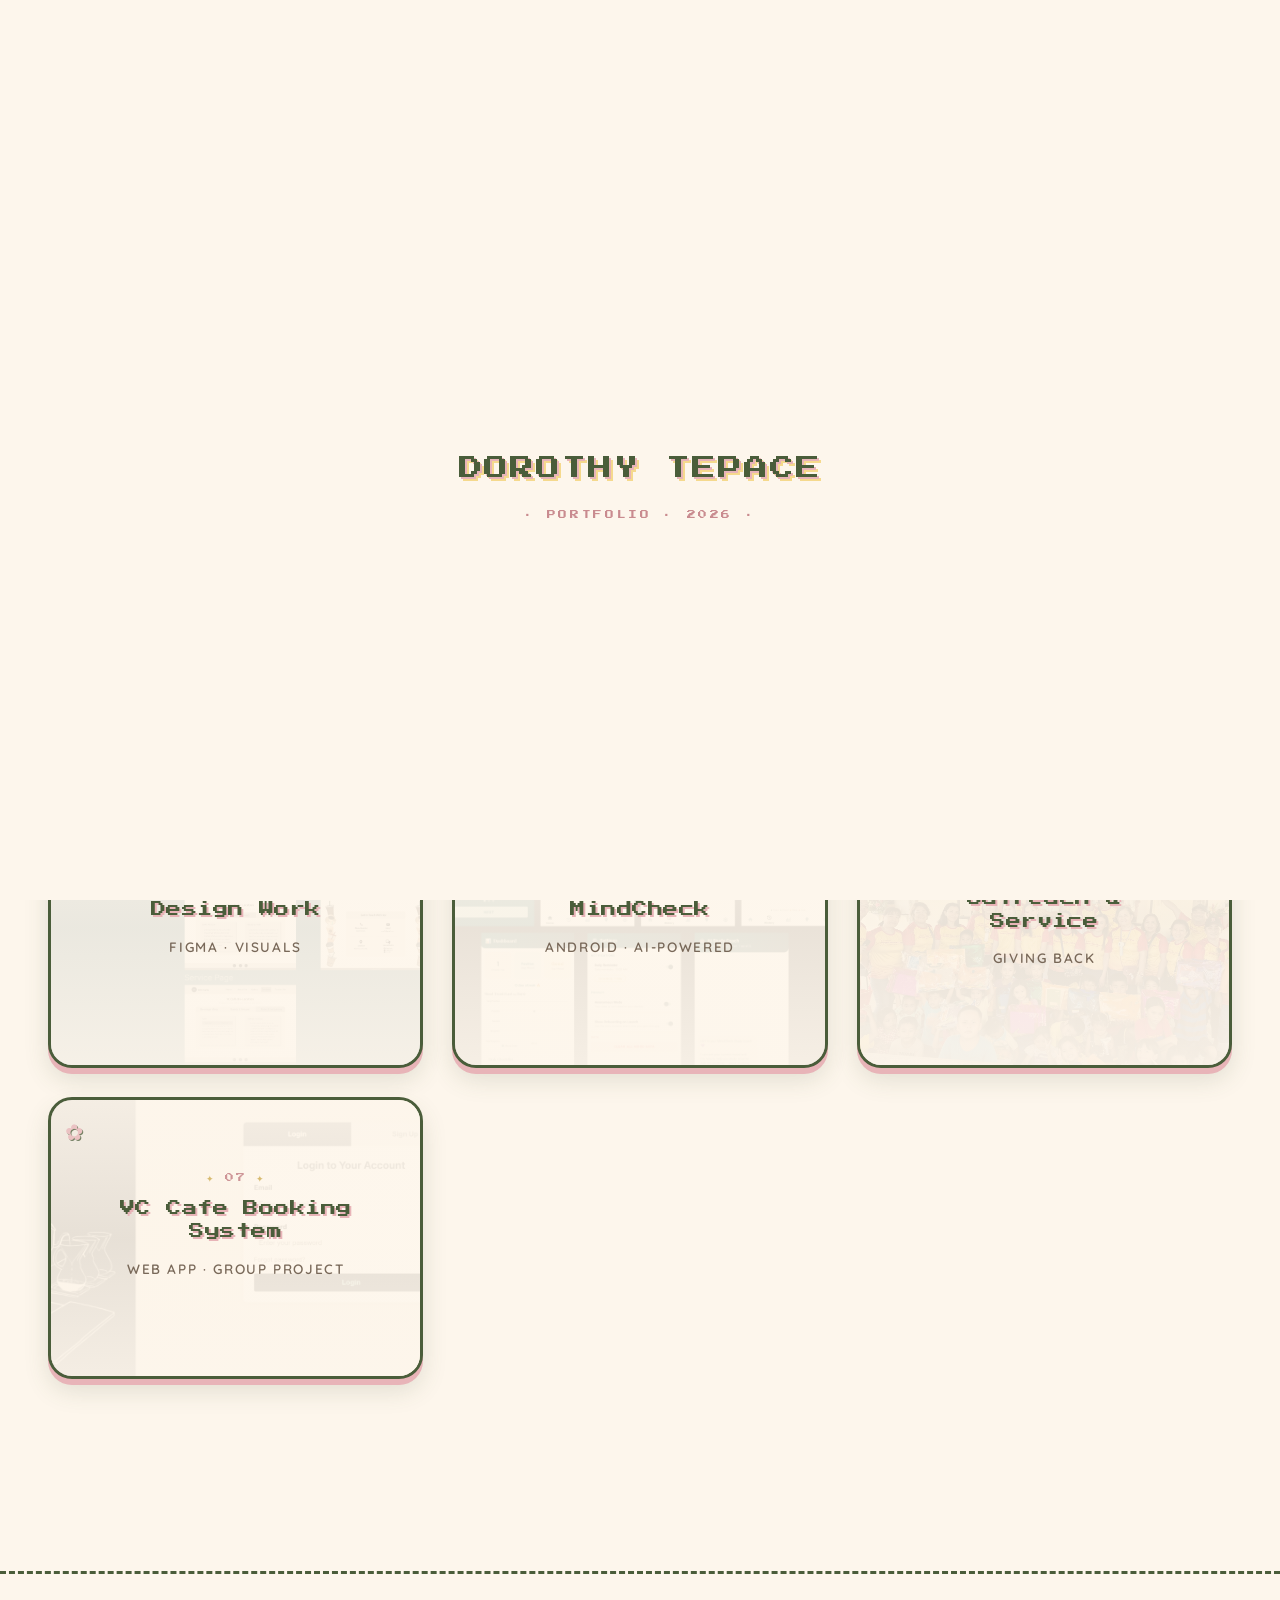
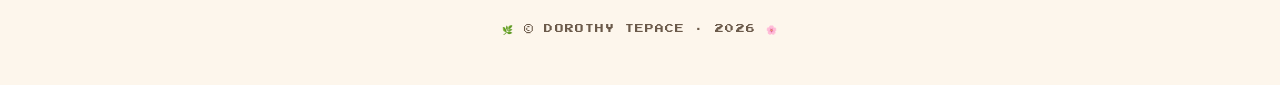
==== commit 3b9d7a7f: "auto-playing slideshow tiles for each project folder" ====
--- a/index.html
+++ b/index.html
@@ -73,77 +73,142 @@
     <!-- ============================================================
          GALLERY GRID — 5 PROJECTS
          ============================================================ -->
-    <section class="gallery-grid">
-
-      <!-- 1. CSN de Cebu Web — placeholder styled like image tiles -->
-      <a href="projects.html" class="gallery-tile placeholder reveal" data-project="csn" data-icon="⛪">
+        <section class="gallery-grid">
+
+      <!-- 01. Church Community -->
+      <a href="projects.html" class="gallery-tile slideshow reveal" data-project="church">
+        <div class="tile-slideshow" data-images='[
+          "images/church/1.jpg",
+          "images/church/2.jpg",
+          "images/church/3.jpg",
+          "images/church/4.jpg",
+          "images/church/5.jpg",
+          "images/church/6.jpg"
+        ]'></div>
         <div class="gallery-tile-content">
           <span class="gallery-tile-index">01</span>
-          <h3>CSN de Cebu Web</h3>
-          <div class="gallery-tile-meta">Full-Stack · In Progress</div>
-          <div class="gallery-tile-tags">
-            <span>Next.js</span>
-            <span>TypeScript</span>
-            <span>Supabase</span>
-          </div>
-        </div>
-      </a>
-
-      <!-- 2. MindCheck -->
-      <a href="projects.html" class="gallery-tile reveal" data-project="mindcheck">
-        <img src="images/mindcheck/1.png" alt="MindCheck Student Wellness" />
+          <h3>Church Community</h3>
+          <div class="gallery-tile-meta">Faith · Fellowship</div>
+          <div class="gallery-tile-tags">
+            <span>Serving</span>
+            <span>Community</span>
+          </div>
+        </div>
+      </a>
+
+      <!-- 02. Archdiocesan Convention -->
+      <a href="projects.html" class="gallery-tile slideshow reveal" data-project="convention">
+        <div class="tile-slideshow" data-images='[
+          "images/convention/1.jpg",
+          "images/convention/2.png",
+          "images/convention/3.png",
+          "images/convention/4.jpg",
+          "images/convention/5.jpg"
+        ]'></div>
         <div class="gallery-tile-content">
           <span class="gallery-tile-index">02</span>
-          <h3>MindCheck Student Wellness</h3>
+          <h3>Archdiocesan Convention 2026</h3>
+          <div class="gallery-tile-meta">Design Lead · Production</div>
+          <div class="gallery-tile-tags">
+            <span>Design</span>
+            <span>Leadership</span>
+          </div>
+        </div>
+      </a>
+
+      <!-- 03. Dance & Performance -->
+      <a href="projects.html" class="gallery-tile slideshow reveal" data-project="dance">
+        <div class="tile-slideshow" data-images='[
+          "images/dance/1.jpg",
+          "images/dance/2.jpg",
+          "images/dance/3.jpg",
+          "images/dance/4.jpg",
+          "images/dance/5.png"
+        ]'></div>
+        <div class="gallery-tile-content">
+          <span class="gallery-tile-index">03</span>
+          <h3>Dance &amp; Performance</h3>
+          <div class="gallery-tile-meta">Dance Lead · Events</div>
+          <div class="gallery-tile-tags">
+            <span>Dance</span>
+            <span>Performance</span>
+          </div>
+        </div>
+      </a>
+
+      <!-- 04. Design Work -->
+      <a href="projects.html" class="gallery-tile slideshow reveal" data-project="design">
+        <div class="tile-slideshow" data-images='[
+          "images/design/1.png",
+          "images/design/2.png"
+        ]'></div>
+        <div class="gallery-tile-content">
+          <span class="gallery-tile-index">04</span>
+          <h3>Design Work</h3>
+          <div class="gallery-tile-meta">Figma · Visuals</div>
+          <div class="gallery-tile-tags">
+            <span>Figma</span>
+            <span>Branding</span>
+          </div>
+        </div>
+      </a>
+
+      <!-- 05. MindCheck -->
+      <a href="projects.html" class="gallery-tile slideshow reveal" data-project="mindcheck">
+        <div class="tile-slideshow" data-images='[
+          "images/mindcheck/1.png"
+        ]'></div>
+        <div class="gallery-tile-content">
+          <span class="gallery-tile-index">05</span>
+          <h3>MindCheck</h3>
           <div class="gallery-tile-meta">Android · AI-Powered</div>
           <div class="gallery-tile-tags">
             <span>Android</span>
             <span>Gemini API</span>
-            <span>UI/UX</span>
-          </div>
-        </div>
-      </a>
-
-      <!-- 3. VC Cafe Booking -->
-      <a href="projects.html" class="gallery-tile reveal" data-project="vccafe">
-        <img src="images/vccafe/1.png" alt="VC Cafe Booking System" />
-        <div class="gallery-tile-content">
-          <span class="gallery-tile-index">03</span>
+          </div>
+        </div>
+      </a>
+
+      <!-- 06. Outreach & Service -->
+      <a href="projects.html" class="gallery-tile slideshow reveal" data-project="outreach">
+        <div class="tile-slideshow" data-images='[
+          "images/outreach/1.jpg",
+          "images/outreach/2.png",
+          "images/outreach/3.jpg"
+        ]'></div>
+        <div class="gallery-tile-content">
+          <span class="gallery-tile-index">06</span>
+          <h3>Outreach &amp; Service</h3>
+          <div class="gallery-tile-meta">Giving Back</div>
+          <div class="gallery-tile-tags">
+            <span>Service</span>
+            <span>Outreach</span>
+          </div>
+        </div>
+      </a>
+
+      <!-- 07. VC Cafe Booking -->
+      <a href="projects.html" class="gallery-tile slideshow reveal" data-project="vccafe">
+        <div class="tile-slideshow" data-images='[
+          "images/vccafe/1.png",
+          "images/vccafe/2.png",
+          "images/vccafe/3.png",
+          "images/vccafe/4.png",
+          "images/vccafe/5.png",
+          "images/vccafe/6.png",
+          "images/vccafe/7.png",
+          "images/vccafe/8.png",
+          "images/vccafe/9.png",
+          "images/vccafe/10.png",
+          "images/vccafe/11.png"
+        ]'></div>
+        <div class="gallery-tile-content">
+          <span class="gallery-tile-index">07</span>
           <h3>VC Cafe Booking System</h3>
           <div class="gallery-tile-meta">Web App · Group Project</div>
           <div class="gallery-tile-tags">
             <span>PHP</span>
             <span>MySQL</span>
-            <span>System Design</span>
-          </div>
-        </div>
-      </a>
-
-      <!-- 4. Developer Portfolio — placeholder styled like image tiles -->
-      <a href="projects.html" class="gallery-tile placeholder reveal" data-project="portfolio" data-icon="🌐">
-        <div class="gallery-tile-content">
-          <span class="gallery-tile-index">04</span>
-          <h3>Developer Portfolio</h3>
-          <div class="gallery-tile-meta">Front-End · Personal</div>
-          <div class="gallery-tile-tags">
-            <span>HTML5</span>
-            <span>CSS3</span>
-            <span>JavaScript</span>
-          </div>
-        </div>
-      </a>
-      
-      <!-- 5. Archdiocesan Convention 2026 -->
-      <a href="projects.html" class="gallery-tile reveal" data-project="convention">
-        <img src="images/convention/1.jpg" alt="Archdiocesan Convention 2026" />
-        <div class="gallery-tile-content">
-          <span class="gallery-tile-index">05</span>
-          <h3>Archdiocesan Convention 2026</h3>
-          <div class="gallery-tile-meta">Design Lead · Production</div>
-          <div class="gallery-tile-tags">
-            <span>Design</span>
-            <span>Leadership</span>
-            <span>Event</span>
           </div>
         </div>
       </a>
@@ -264,6 +329,48 @@
 
       reveals.forEach(el => observer.observe(el));
     })();
+
+        /* ========== AUTO-PLAYING TILE SLIDESHOWS ========== */
+    (function () {
+      const slideshows = document.querySelectorAll('.tile-slideshow');
+      if (!slideshows.length) return;
+
+      slideshows.forEach((container) => {
+        // Read image list from data-images attribute
+        let images = [];
+        try {
+          images = JSON.parse(container.dataset.images || '[]');
+        } catch (e) {
+          console.warn('Invalid data-images JSON', e);
+          return;
+        }
+
+        if (images.length === 0) return;
+
+        // Build the img elements
+        images.forEach((src, i) => {
+          const img = document.createElement('img');
+          img.src = src;
+          img.alt = '';
+          img.loading = 'lazy';
+          if (i === 0) img.classList.add('active');
+          container.appendChild(img);
+        });
+
+        // If only one image, no cycling needed
+        if (images.length <= 1) return;
+
+        // Cycle every 3 seconds
+        let currentIndex = 0;
+        const imgElements = container.querySelectorAll('img');
+
+        setInterval(() => {
+          imgElements[currentIndex].classList.remove('active');
+          currentIndex = (currentIndex + 1) % imgElements.length;
+          imgElements[currentIndex].classList.add('active');
+        }, 3000);
+      });
+    })();
   </script>
 
 </body>
--- a/style.css
+++ b/style.css
@@ -1,8 +1,10 @@
 /* ============================================================
-   DOROTHY TEPACE · PORTFOLIO v4
-   Gallery Grid · All Dark · Editorial
-   Palette: Dusty Rose · Warm Ivory · Deep Burgundy · Sage
+   DOROTHY TEPACE · PORTFOLIO v5 — COTTAGECORE PIXEL EDITION
+   Soft · Warm · Gentle · Pixel Fonts
    ============================================================ */
+
+/* ---------- FONTS ---------- */
+@import url('https://fonts.googleapis.com/css2?family=Press+Start+2P&family=VT323&family=Quicksand:wght@400;500;600;700&display=swap');
 
 /* ---------- RESET ---------- */
 * { margin: 0; padding: 0; box-sizing: border-box; }
@@ -10,24 +12,46 @@
 
 /* ---------- COLOR TOKENS ---------- */
 :root {
-  --ivory: #FBF6EE;
-  --ivory-warm: #F5EAD8;
-  --rose: #D9A5A0;
-  --rose-dark: #C08880;
-  --burgundy: #5C1F2B;
-  --burgundy-deep: #3E1119;
-  --burgundy-night: #2A0B12;
-  --sage: #A8B89C;
-  --espresso: #2E1F1A;
-  --muted: #7A6A60;
-  --white: #FFFFFF;
-
-  --font-display: 'Fraunces', 'Georgia', serif;
-  --font-body: 'Inter', -apple-system, BlinkMacSystemFont, 'Segoe UI', sans-serif;
-
-  --shadow-sm: 0 4px 12px rgba(0, 0, 0, 0.15);
-  --shadow-md: 0 12px 28px rgba(0, 0, 0, 0.25);
-  --shadow-lg: 0 30px 60px rgba(0, 0, 0, 0.4);
+  /* Background layers — warm cream tones */
+  --bg: #fdf6ec;
+  --bg-lighter: #fff9f2;
+  --bg-card: #fff5e6;
+  --bg-elevated: #f8ecd6;
+
+  /* Primary: deep moss green */
+  --moss: #4a5d3a;
+  --moss-light: #6b7d5a;
+
+  /* Accent: dusty rose */
+  --rose: #e8b4b8;
+  --rose-deep: #c98b8f;
+
+  /* Accent: butter yellow */
+  --butter: #f5d98d;
+  --butter-deep: #d4b563;
+
+  /* Accent: soft lavender */
+  --lavender: #d4b8e0;
+
+  /* Text */
+  --text: #3d2e23;
+  --text-dim: #6b5a4a;
+  --text-muted: #9a8878;
+
+  /* Borders */
+  --border: #e0d0b8;
+  --border-bright: #4a5d3a;
+
+  /* Fonts */
+  --font-pixel: 'Press Start 2P', 'Courier New', monospace;
+  --font-body: 'Quicksand', 'Segoe UI', sans-serif;
+  --font-mono: 'VT323', 'Courier New', monospace;
+
+  /* Soft shadows instead of glows */
+  --shadow-soft: 0 4px 12px rgba(74, 93, 58, 0.08);
+  --shadow-md: 0 8px 20px rgba(74, 93, 58, 0.12);
+  --shadow-lg: 0 16px 36px rgba(74, 93, 58, 0.16);
+  --shadow-warm: 0 6px 0 var(--rose-deep);
 
   --ease-out: cubic-bezier(0.22, 1, 0.36, 1);
   --ease-spring: cubic-bezier(0.34, 1.56, 0.64, 1);
@@ -36,32 +60,82 @@
 /* ---------- BASE ---------- */
 body {
   font-family: var(--font-body);
-  background: var(--burgundy-deep);
-  color: var(--ivory);
-  line-height: 1.6;
+  background: var(--bg);
+  color: var(--text);
+  line-height: 1.7;
   min-height: 100vh;
-  padding-top: 88px;
-  -webkit-font-smoothing: antialiased;
+  padding-top: 100px;
+  font-size: 17px;
+  font-weight: 500;
   overflow-x: hidden;
-}
-
+  cursor: url("data:image/svg+xml;utf8,<svg xmlns='http://www.w3.org/2000/svg' width='28' height='28' viewBox='0 0 28 28'><circle cx='14' cy='14' r='3' fill='%23e8b4b8' stroke='%234a5d3a' stroke-width='1.5'/><circle cx='14' cy='7' r='3' fill='%23e8b4b8' stroke='%234a5d3a' stroke-width='1.5'/><circle cx='21' cy='14' r='3' fill='%23e8b4b8' stroke='%234a5d3a' stroke-width='1.5'/><circle cx='14' cy='21' r='3' fill='%23e8b4b8' stroke='%234a5d3a' stroke-width='1.5'/><circle cx='7' cy='14' r='3' fill='%23e8b4b8' stroke='%234a5d3a' stroke-width='1.5'/><circle cx='14' cy='14' r='2' fill='%23f5d98d'/></svg>") 14 14, auto;
+  position: relative;
+}
+
+/* Subtle paper / linen texture overlay */
+body::after {
+  content: "";
+  position: fixed;
+  inset: 0;
+  pointer-events: none;
+  z-index: 9998;
+  background-image:
+    radial-gradient(circle, rgba(74, 93, 58, 0.025) 1px, transparent 1px);
+  background-size: 4px 4px;
+  opacity: 0.9;
+  mix-blend-mode: multiply;
+}
+
+/* Soft dotted grid pattern */
+body::before {
+  content: "";
+  position: fixed;
+  inset: 0;
+  pointer-events: none;
+  z-index: -1;
+  background-image:
+    radial-gradient(circle, rgba(232, 180, 184, 0.15) 1.5px, transparent 1.5px);
+  background-size: 32px 32px;
+}
+
+/* ---------- TYPOGRAPHY ---------- */
 h1, h2, h3, h4 {
-  font-family: var(--font-display);
-  font-weight: 600;
-  letter-spacing: -0.02em;
-  color: var(--ivory);
-  line-height: 1.05;
-}
-
-h1 { font-weight: 700; letter-spacing: -0.04em; }
-h2 { font-weight: 600; }
-h3 { font-weight: 600; }
-
-p { color: rgba(251, 246, 238, 0.85); }
-a { color: var(--rose); text-decoration: none; transition: color 0.25s var(--ease-out); }
-a:hover { color: var(--ivory); }
-
-::selection { background: var(--rose); color: var(--burgundy); }
+  font-family: var(--font-pixel);
+  font-weight: 400;
+  letter-spacing: 0;
+  color: var(--moss);
+  line-height: 1.5;
+  text-shadow: 2px 2px 0 var(--rose);
+}
+
+h1 { font-size: clamp(1.2rem, 3vw, 2rem); }
+h2 { font-size: clamp(1rem, 2.2vw, 1.6rem); }
+h3 { font-size: clamp(0.85rem, 1.6vw, 1.1rem); }
+h4 { font-size: 0.75rem; }
+
+p {
+  font-family: var(--font-body);
+  font-size: 1.05rem;
+  color: var(--text-dim);
+  line-height: 1.8;
+  letter-spacing: 0.01em;
+  font-weight: 500;
+}
+
+a {
+  color: var(--rose-deep);
+  text-decoration: none;
+  transition: all 0.2s var(--ease-out);
+}
+
+a:hover {
+  color: var(--moss);
+}
+
+::selection {
+  background: var(--rose);
+  color: var(--moss);
+}
 
 /* ============================================================
    TOP NAVIGATION
@@ -70,14 +144,15 @@
   position: fixed;
   top: 0; left: 0; right: 0;
   z-index: 100;
-  background: rgba(42, 11, 18, 0.85);
-  backdrop-filter: blur(14px);
-  -webkit-backdrop-filter: blur(14px);
-  border-bottom: 1px solid rgba(217, 165, 160, 0.15);
-  padding: 1.1rem 2.5rem;
+  background: rgba(253, 246, 236, 0.95);
+  backdrop-filter: blur(10px);
+  -webkit-backdrop-filter: blur(10px);
+  border-bottom: 3px solid var(--moss);
+  padding: 1rem 2.5rem;
   display: flex;
   justify-content: space-between;
   align-items: center;
+  box-shadow: 0 4px 0 var(--rose);
   transition: transform 0.4s var(--ease-out), opacity 0.4s var(--ease-out);
 }
 
@@ -88,60 +163,63 @@
 }
 
 .brand {
-  font-family: var(--font-display);
-  font-weight: 700;
-  font-size: 1.1rem;
-  color: var(--ivory);
-  letter-spacing: 0.04em;
+  font-family: var(--font-pixel);
+  font-weight: 400;
+  font-size: 1rem;
+  color: var(--moss);
+  letter-spacing: 0.02em;
   display: inline-flex;
   align-items: center;
   justify-content: center;
-  width: 48px;
-  height: 48px;
+  width: 52px;
+  height: 52px;
   border-radius: 50%;
-  background: rgba(217, 165, 160, 0.12);
-  border: 2px solid var(--rose);
+  background: var(--rose);
+  border: 3px solid var(--moss);
+  box-shadow: 0 4px 0 var(--rose-deep);
   transition: all 0.3s var(--ease-out);
+  text-shadow: 1px 1px 0 var(--butter);
 }
 
 .brand:hover {
+  background: var(--butter);
+  transform: translateY(-2px) rotate(-6deg);
+  box-shadow: 0 6px 0 var(--butter-deep);
+}
+
+.nav-links {
+  display: flex;
+  gap: 2rem;
+  list-style: none;
+}
+
+.nav-links a {
+  font-family: var(--font-pixel);
+  font-weight: 400;
+  font-size: 0.62rem;
+  color: var(--text-dim);
+  position: relative;
+  padding: 0.5rem 0.7rem;
+  letter-spacing: 0.08em;
+  text-transform: uppercase;
+  transition: all 0.2s var(--ease-out);
+  border: 2px solid transparent;
+  border-radius: 30px;
+}
+
+.nav-links a:hover {
+  color: var(--moss);
+  border-color: var(--rose);
+  background: rgba(232, 180, 184, 0.2);
+  transform: translateY(-1px);
+}
+
+.nav-links a.active {
+  color: var(--moss);
   background: var(--rose);
-  color: var(--burgundy);
-  transform: scale(1.05) rotate(-4deg);
-}
-
-.nav-links {
-  display: flex;
-  gap: 2.2rem;
-  list-style: none;
-}
-
-.nav-links a {
-  font-family: var(--font-body);
-  font-weight: 500;
-  font-size: 0.9rem;
-  color: rgba(251, 246, 238, 0.75);
-  position: relative;
-  padding: 0.3rem 0;
-  letter-spacing: 0.01em;
-  text-transform: uppercase;
-  transition: color 0.25s var(--ease-out);
-}
-
-.nav-links a::after {
-  content: "";
-  position: absolute;
-  left: 0; bottom: -2px;
-  width: 0; height: 2px;
-  background: var(--rose);
-  transition: width 0.3s var(--ease-out);
-}
-
-.nav-links a:hover::after,
-.nav-links a.active::after { width: 100%; }
-
-.nav-links a:hover { color: var(--ivory); }
-.nav-links a.active { color: var(--rose); font-weight: 600; }
+  border-color: var(--moss);
+  box-shadow: 0 3px 0 var(--rose-deep);
+}
 
 /* ============================================================
    SIDE NAVIGATION
@@ -153,15 +231,15 @@
   transform: translateY(-50%) translateX(-200%);
   display: flex;
   flex-direction: column;
-  gap: 0.4rem;
+  gap: 0.5rem;
   z-index: 99;
-  padding: 0.9rem 0.6rem;
-  background: rgba(42, 11, 18, 0.9);
-  backdrop-filter: blur(12px);
-  -webkit-backdrop-filter: blur(12px);
-  border-radius: 60px;
-  box-shadow: var(--shadow-md);
-  border: 1px solid rgba(217, 165, 160, 0.25);
+  padding: 1rem 0.7rem;
+  background: rgba(255, 249, 242, 0.95);
+  backdrop-filter: blur(10px);
+  -webkit-backdrop-filter: blur(10px);
+  border-radius: 40px;
+  border: 3px solid var(--moss);
+  box-shadow: 0 6px 0 var(--rose);
   transition: transform 0.5s var(--ease-spring), opacity 0.4s var(--ease-out);
   opacity: 0;
   pointer-events: none;
@@ -179,30 +257,32 @@
   display: flex;
   align-items: center;
   justify-content: center;
-  padding: 0.7rem 1.4rem;
-  border-radius: 40px;
+  padding: 0.65rem 1.1rem;
+  border-radius: 30px;
   text-decoration: none;
-  color: rgba(251, 246, 238, 0.75);
-  font-family: var(--font-body);
-  font-weight: 500;
-  font-size: 0.85rem;
-  letter-spacing: 0.02em;
+  color: var(--text-dim);
+  font-family: var(--font-pixel);
+  font-weight: 400;
+  font-size: 0.55rem;
+  letter-spacing: 0.08em;
   white-space: nowrap;
-  transition: all 0.25s var(--ease-out);
+  transition: all 0.2s var(--ease-out);
   text-transform: uppercase;
+  border: 2px solid transparent;
 }
 
 .side-link:hover {
   background: var(--rose);
-  color: var(--burgundy);
-  transform: translateX(4px);
+  color: var(--moss);
+  transform: translateX(3px);
+  border-color: var(--moss);
 }
 
 .side-link.active {
-  background: var(--rose);
-  color: var(--burgundy);
-  font-weight: 600;
-  box-shadow: 0 6px 18px rgba(217, 165, 160, 0.3);
+  background: var(--moss);
+  color: var(--butter);
+  border-color: var(--butter-deep);
+  box-shadow: 0 3px 0 var(--moss);
 }
 
 /* ============================================================
@@ -215,7 +295,7 @@
 }
 
 /* ============================================================
-   HOME — COMPACT EDITORIAL HEADER
+   HOME — HERO HEADER
    ============================================================ */
 .home-header {
   display: flex;
@@ -223,30 +303,51 @@
   align-items: flex-end;
   justify-content: space-between;
   gap: 2rem;
-  padding: 1rem 0 2.5rem;
-  border-bottom: 1px solid rgba(217, 165, 160, 0.2);
+  padding: 2rem 0 2.5rem;
+  border-bottom: 3px dashed var(--rose);
   margin-bottom: 3rem;
+  position: relative;
+}
+
+.home-header::after {
+  content: "🌷";
+  position: absolute;
+  bottom: -18px;
+  left: 50%;
+  transform: translateX(-50%);
+  font-size: 1.8rem;
+  background: var(--bg);
+  padding: 0 0.8rem;
 }
 
 .home-header-left h1 {
-  font-size: clamp(2rem, 4vw, 3.2rem);
-  line-height: 1;
-  letter-spacing: -0.03em;
-  margin-bottom: 0.8rem;
+  font-family: var(--font-pixel);
+  font-size: clamp(1rem, 2.2vw, 1.6rem);
+  line-height: 1.6;
+  letter-spacing: 0.04em;
+  margin-bottom: 1.2rem;
+  color: var(--moss);
+  text-shadow:
+    2px 2px 0 var(--rose),
+    4px 4px 0 var(--butter);
 }
 
 .home-header-left h1 .accent {
-  color: var(--rose);
-  font-style: italic;
+  color: var(--rose-deep);
+  font-style: normal;
+  text-shadow:
+    2px 2px 0 var(--butter),
+    4px 4px 0 var(--moss-light);
 }
 
 .home-header-left .role {
-  font-size: 1rem;
-  color: rgba(251, 246, 238, 0.65);
   font-family: var(--font-body);
-  letter-spacing: 0.02em;
+  font-size: 1.1rem;
+  color: var(--text-dim);
+  letter-spacing: 0.01em;
   max-width: 55ch;
   margin-bottom: 0.6rem;
+  font-weight: 500;
 }
 
 .home-header-right {
@@ -262,18 +363,68 @@
 }
 
 .home-header-right .meta-label {
-  font-size: 0.65rem;
-  letter-spacing: 0.25em;
+  font-family: var(--font-pixel);
+  font-size: 0.5rem;
+  letter-spacing: 0.12em;
   text-transform: uppercase;
-  color: var(--rose);
+  color: var(--rose-deep);
+  font-weight: 400;
+}
+
+.home-header-right .meta-value {
+  font-family: var(--font-body);
+  font-size: 1.05rem;
+  color: var(--moss);
   font-weight: 600;
-}
-
-.home-header-right .meta-value {
-  font-family: var(--font-display);
-  font-size: 1rem;
-  color: var(--ivory);
-  font-weight: 500;
+  letter-spacing: 0.02em;
+}
+
+/* XP BAR — cozy version */
+.xp-bar {
+  display: flex;
+  align-items: center;
+  gap: 1rem;
+  margin-top: 1rem;
+  font-family: var(--font-pixel);
+  font-size: 0.5rem;
+  color: var(--rose-deep);
+  letter-spacing: 0.1em;
+}
+
+.xp-bar::before {
+  content: "🌱";
+  font-size: 1.2rem;
+}
+
+.xp-bar-track {
+  flex: 1;
+  max-width: 240px;
+  height: 18px;
+  background: var(--bg-card);
+  border: 3px solid var(--moss);
+  border-radius: 20px;
+  box-shadow: 0 3px 0 var(--rose);
+  position: relative;
+  overflow: hidden;
+}
+
+.xp-bar-fill {
+  height: 100%;
+  width: 68%;
+  background: repeating-linear-gradient(
+    90deg,
+    var(--rose) 0,
+    var(--rose) 6px,
+    var(--butter) 6px,
+    var(--butter) 12px
+  );
+  border-radius: 12px;
+  animation: xp-shimmer 3s linear infinite;
+}
+
+@keyframes xp-shimmer {
+  0% { background-position: 0 0; }
+  100% { background-position: 24px 0; }
 }
 
 /* Typing animation */
@@ -281,21 +432,27 @@
   display: inline-flex;
   align-items: baseline;
   gap: 0.15rem;
-  font-family: var(--font-body);
-  font-size: 1rem;
-  font-weight: 500;
+  font-family: var(--font-pixel);
+  font-size: 0.62rem;
+  font-weight: 400;
+  color: var(--rose-deep);
+  margin-top: 0.6rem;
+  letter-spacing: 0.05em;
+}
+
+.hero-typing::before {
+  content: "♡ ";
   color: var(--rose);
-  margin-top: 0.3rem;
 }
 
 .typing-text {
-  color: var(--ivory);
-  font-weight: 600;
-  letter-spacing: 0.01em;
+  color: var(--moss);
+  font-weight: 400;
+  letter-spacing: 0.05em;
 }
 
 .typing-cursor {
-  color: var(--rose);
+  color: var(--rose-deep);
   font-weight: 400;
   animation: blink 1s steps(2, start) infinite;
   display: inline-block;
@@ -307,37 +464,59 @@
 }
 
 /* ============================================================
-   GALLERY GRID — ALL TILES CENTERED
+   GALLERY GRID — COZY TILES
    ============================================================ */
 .gallery-grid {
   display: grid;
   grid-template-columns: repeat(auto-fit, minmax(360px, 1fr));
-  gap: 1.5rem;
+  gap: 1.8rem;
   margin-bottom: 6rem;
 }
 
 .gallery-tile {
   position: relative;
   aspect-ratio: 4 / 3;
-  border-radius: 1.5rem;
+  border-radius: 24px;
   overflow: hidden;
   cursor: pointer;
-  background: var(--burgundy-night);
-  border: 1px solid rgba(217, 165, 160, 0.15);
-  transition: all 0.5s var(--ease-out);
+  background: var(--bg-card);
+  border: 3px solid var(--moss);
+  transition: all 0.3s var(--ease-out);
   text-decoration: none;
   display: flex;
   align-items: center;
   justify-content: center;
+  box-shadow: 0 6px 0 var(--rose), 0 12px 24px rgba(74, 93, 58, 0.15);
 }
 
 .gallery-tile:hover {
   transform: translateY(-6px);
-  border-color: var(--rose);
-  box-shadow: 0 30px 60px rgba(0, 0, 0, 0.5);
-}
-
-/* Image — full cover, darkened so text pops */
+  box-shadow: 0 10px 0 var(--butter), 0 20px 36px rgba(74, 93, 58, 0.2);
+  border-color: var(--rose-deep);
+}
+
+/* Tiny flower accent in corner */
+.gallery-tile::after {
+  content: "✿";
+  position: absolute;
+  top: 0.8rem;
+  left: 0.9rem;
+  font-size: 1.4rem;
+  color: var(--rose);
+  opacity: 0.75;
+  transition: all 0.3s var(--ease-out);
+  z-index: 4;
+  pointer-events: none;
+  text-shadow: 1px 1px 0 var(--moss);
+}
+
+.gallery-tile:hover::after {
+  opacity: 1;
+  transform: scale(1.2) rotate(15deg);
+  color: var(--butter);
+}
+
+/* Image inside tile */
 .gallery-tile img {
   position: absolute;
   inset: 0;
@@ -346,23 +525,25 @@
   object-fit: cover;
   transition: transform 0.7s var(--ease-out);
   opacity: 0.3;
+  filter: sepia(0.15) saturate(0.9);
 }
 
 .gallery-tile:hover img {
-  transform: scale(1.06);
-  opacity: 0.45;
-}
-
-/* Dark overlay for readability */
+  transform: scale(1.05);
+  opacity: 0.4;
+  filter: sepia(0.1) saturate(1);
+}
+
+/* Overlay gradient */
 .gallery-tile::before {
   content: "";
   position: absolute;
   inset: 0;
   background: linear-gradient(
     to bottom,
-    rgba(42, 11, 18, 0.75) 0%,
-    rgba(42, 11, 18, 0.7) 50%,
-    rgba(42, 11, 18, 0.85) 100%
+    rgba(253, 246, 236, 0.9) 0%,
+    rgba(253, 246, 236, 0.75) 50%,
+    rgba(253, 246, 236, 0.9) 100%
   );
   z-index: 2;
   transition: background 0.4s var(--ease-out);
@@ -371,13 +552,13 @@
 .gallery-tile:hover::before {
   background: linear-gradient(
     to bottom,
-    rgba(42, 11, 18, 0.7) 0%,
-    rgba(42, 11, 18, 0.65) 50%,
-    rgba(42, 11, 18, 0.8) 100%
+    rgba(253, 246, 236, 0.85) 0%,
+    rgba(255, 245, 230, 0.7) 50%,
+    rgba(253, 246, 236, 0.85) 100%
   );
 }
 
-/* Content — fully centered */
+/* Content */
 .gallery-tile-content {
   position: relative;
   z-index: 3;
@@ -386,54 +567,69 @@
   align-items: center;
   justify-content: center;
   text-align: center;
-  gap: 0.7rem;
+  gap: 0.8rem;
   padding: 2.5rem;
   width: 100%;
 }
 
 .gallery-tile-index {
-  font-family: var(--font-display);
-  font-style: italic;
-  font-size: 0.9rem;
-  color: var(--rose);
-  letter-spacing: 0.08em;
+  font-family: var(--font-pixel);
+  font-style: normal;
+  font-size: 0.55rem;
+  color: var(--rose-deep);
+  letter-spacing: 0.15em;
   opacity: 0.9;
   margin: 0;
 }
 
+.gallery-tile-index::before {
+  content: "✦ ";
+  color: var(--butter-deep);
+}
+
+.gallery-tile-index::after {
+  content: " ✦";
+  color: var(--butter-deep);
+}
+
 .gallery-tile h3 {
-  font-family: var(--font-display);
-  font-size: clamp(1.5rem, 2.6vw, 2rem);
-  font-weight: 600;
-  color: var(--ivory);
-  letter-spacing: -0.02em;
-  line-height: 1.15;
+  font-family: var(--font-pixel);
+  font-size: clamp(0.75rem, 1.4vw, 0.95rem);
+  font-weight: 400;
+  color: var(--moss);
+  letter-spacing: 0.03em;
+  line-height: 1.5;
   margin: 0;
-  max-width: 16ch;
+  max-width: 18ch;
+  text-shadow:
+    2px 2px 0 var(--rose);
   transition: transform 0.4s var(--ease-out);
 }
 
 .gallery-tile:hover h3 {
   transform: translateY(-2px);
+  color: var(--rose-deep);
+  text-shadow: 2px 2px 0 var(--butter);
 }
 
 .gallery-tile-meta {
-  font-size: 0.72rem;
-  letter-spacing: 0.2em;
+  font-family: var(--font-body);
+  font-size: 0.85rem;
+  letter-spacing: 0.12em;
   text-transform: uppercase;
-  color: var(--rose);
+  color: var(--text-dim);
   font-weight: 600;
-  opacity: 0.85;
+  opacity: 0.9;
   margin: 0;
 }
 
-/* Tags — fade in on hover */
+/* Tags */
 .gallery-tile-tags {
   display: flex;
   flex-wrap: wrap;
   justify-content: center;
-  gap: 0.4rem;
-  margin-top: 0.6rem;
+  gap: 0.5rem;
+  margin-top: 0.8rem;
   max-height: 0;
   overflow: hidden;
   opacity: 0;
@@ -446,43 +642,48 @@
 }
 
 .gallery-tile-tags span {
-  background: rgba(217, 165, 160, 0.25);
-  color: var(--ivory);
-  padding: 0.25rem 0.75rem;
-  border-radius: 30px;
+  background: var(--bg-lighter);
+  color: var(--moss);
+  padding: 0.35rem 0.75rem;
+  border-radius: 20px;
+  font-family: var(--font-body);
   font-size: 0.7rem;
-  font-weight: 500;
-  letter-spacing: 0.02em;
-  backdrop-filter: blur(6px);
-  border: 1px solid rgba(217, 165, 160, 0.3);
+  font-weight: 600;
+  letter-spacing: 0.03em;
+  border: 2px solid var(--rose);
 }
 
 /* ============================================================
-   PLACEHOLDER TILES — icon centered above the text
+   PLACEHOLDER TILES
    ============================================================ */
 .gallery-tile.placeholder {
   background:
-    radial-gradient(circle at 50% 35%, rgba(217, 165, 160, 0.12), transparent 60%),
-    linear-gradient(135deg, #4a1820 0%, var(--burgundy-night) 100%);
+    radial-gradient(circle at 50% 35%, rgba(232, 180, 184, 0.4), transparent 60%),
+    linear-gradient(135deg, var(--bg-card) 0%, var(--bg-elevated) 100%);
 }
 
 .gallery-tile.placeholder::before {
-  background: radial-gradient(circle at 50% 35%, rgba(217, 165, 160, 0.05), transparent 70%);
-}
-
-/* The icon rendered via CSS ::before on the content wrapper */
+  background: radial-gradient(circle at 50% 35%, rgba(245, 217, 141, 0.2), transparent 70%);
+}
+
+.gallery-tile.placeholder::after {
+  content: "🌼";
+  font-size: 1.4rem;
+  color: var(--butter-deep);
+}
+
 .gallery-tile.placeholder .gallery-tile-content::before {
   content: attr(data-icon);
   display: block;
   font-size: 3.5rem;
   line-height: 1;
   margin-bottom: 0.6rem;
-  filter: drop-shadow(0 6px 16px rgba(0, 0, 0, 0.4));
+  filter: drop-shadow(2px 3px 0 var(--rose));
   transition: transform 0.5s var(--ease-spring);
 }
 
 .gallery-tile.placeholder:hover .gallery-tile-content::before {
-  transform: scale(1.12) rotate(-5deg);
+  transform: scale(1.15) rotate(-8deg);
 }
 
 /* ============================================================
@@ -491,11 +692,22 @@
 .site-footer {
   text-align: center;
   padding: 3rem 1rem;
-  color: rgba(251, 246, 238, 0.5);
-  font-size: 0.85rem;
-  border-top: 1px solid rgba(217, 165, 160, 0.15);
-  letter-spacing: 0.05em;
+  color: var(--text-dim);
+  font-family: var(--font-pixel);
+  font-size: 0.55rem;
+  border-top: 3px dashed var(--moss);
+  letter-spacing: 0.12em;
   text-transform: uppercase;
+}
+
+.site-footer::before {
+  content: "🌿 ";
+  color: var(--moss);
+}
+
+.site-footer::after {
+  content: " 🌸";
+  color: var(--rose);
 }
 
 /* ============================================================
@@ -504,23 +716,25 @@
 .page-header {
   margin-bottom: 4rem;
   padding-bottom: 2rem;
-  border-bottom: 1px solid rgba(217, 165, 160, 0.25);
+  border-bottom: 3px dashed var(--rose);
 }
 
 .page-header h1 {
-  font-size: clamp(2.5rem, 7vw, 5rem);
+  font-size: clamp(1.2rem, 3vw, 2rem);
   margin-bottom: 1rem;
-  letter-spacing: -0.04em;
-  color: var(--ivory);
+  letter-spacing: 0.04em;
+  color: var(--moss);
+  text-shadow: 2px 2px 0 var(--rose), 4px 4px 0 var(--butter);
 }
 
 .page-subtitle {
-  color: rgba(251, 246, 238, 0.65);
+  font-family: var(--font-body);
+  color: var(--text-dim);
   font-size: 1.1rem;
   font-style: italic;
-  font-family: var(--font-display);
-  font-weight: 400;
+  font-weight: 500;
   max-width: 55ch;
+  letter-spacing: 0.02em;
 }
 
 .about-hero {
@@ -531,72 +745,94 @@
   margin-bottom: 6rem;
 }
 
-.about-photo-col { position: sticky; top: 120px; }
+.about-photo-col {
+  position: sticky;
+  top: 120px;
+}
 
 .about-photo {
   width: 100%;
   aspect-ratio: 1;
-  border-radius: 2rem;
+  border-radius: 50%;
   padding: 8px;
-  background: linear-gradient(135deg, var(--rose), var(--sage));
-  box-shadow: var(--shadow-lg);
+  background: var(--bg-card);
+  border: 4px solid var(--moss);
+  box-shadow: 0 8px 0 var(--rose), 0 16px 32px rgba(74, 93, 58, 0.15);
 }
 
 .about-photo img {
   width: 100%; height: 100%;
   object-fit: cover;
-  border-radius: 1.6rem;
+  border-radius: 50%;
   display: block;
+  filter: sepia(0.08) saturate(1.05);
 }
 
 .about-story-col h1 {
-  font-size: clamp(2rem, 4vw, 3.2rem);
+  font-size: clamp(1rem, 2.4vw, 1.6rem);
   margin-bottom: 2rem;
-  letter-spacing: -0.03em;
-  color: var(--ivory);
+  letter-spacing: 0.04em;
+  color: var(--moss);
+  text-shadow: 2px 2px 0 var(--rose);
 }
 
 .about-story-col h1 em {
-  color: var(--rose);
-  font-style: italic;
+  color: var(--rose-deep);
+  font-style: normal;
+  text-shadow: 2px 2px 0 var(--butter);
 }
 
 .about-story-col p {
   font-size: 1.1rem;
-  line-height: 1.8;
-  color: rgba(251, 246, 238, 0.8);
+  line-height: 1.9;
+  color: var(--text);
   margin-bottom: 1.4rem;
   max-width: 60ch;
-}
-
-.about-story-col strong { color: var(--rose); font-weight: 600; }
-.about-story-col em { color: var(--rose); font-style: italic; }
+  font-weight: 500;
+}
+
+.about-story-col strong {
+  color: var(--moss);
+  font-weight: 700;
+  background: linear-gradient(transparent 60%, var(--butter) 60%);
+  padding: 0 0.15rem;
+}
+
+.about-story-col em {
+  color: var(--rose-deep);
+  font-style: italic;
+}
 
 .fun-fact-box {
   margin-top: 2rem;
-  padding: 1.8rem 2rem;
-  background: rgba(217, 165, 160, 0.12);
-  color: var(--ivory);
-  border-radius: 1.5rem;
+  padding: 2rem 2rem 2rem 2.5rem;
+  background: var(--bg-card);
+  color: var(--text);
+  border-radius: 20px;
   position: relative;
   overflow: hidden;
-  box-shadow: 0 12px 0 rgba(217, 165, 160, 0.15);
-  border: 1px solid rgba(217, 165, 160, 0.25);
+  border: 3px dashed var(--rose);
+  box-shadow: 0 6px 0 var(--moss);
+  font-family: var(--font-body);
+  font-size: 1.05rem;
+  font-weight: 500;
 }
 
 .fun-fact-box::before {
-  content: "★";
+  content: "🌷";
   position: absolute;
-  top: -1rem; right: 1rem;
-  font-size: 6rem;
-  color: rgba(217, 165, 160, 0.08);
-  font-family: var(--font-display);
+  top: 0.5rem; right: 1rem;
+  font-size: 3rem;
+  opacity: 0.4;
   line-height: 1;
 }
 
-.fun-fact-box strong { color: var(--rose); }
-
-/* Skills — editorial grid */
+.fun-fact-box strong {
+  color: var(--moss);
+  font-weight: 700;
+}
+
+/* Skills */
 .skills-editorial {
   display: grid;
   grid-template-columns: repeat(auto-fit, minmax(220px, 1fr));
@@ -605,24 +841,26 @@
 }
 
 .skill-block {
-  border-top: 1px solid rgba(217, 165, 160, 0.3);
+  border-top: 3px dashed var(--moss);
   padding-top: 1.5rem;
 }
 
 .skill-block .skill-num {
-  font-family: var(--font-display);
-  font-size: 0.9rem;
-  font-style: italic;
-  color: var(--rose);
-  margin-bottom: 0.5rem;
+  font-family: var(--font-pixel);
+  font-size: 0.55rem;
+  font-style: normal;
+  color: var(--rose-deep);
+  margin-bottom: 0.6rem;
   display: block;
+  letter-spacing: 0.1em;
 }
 
 .skill-block h3 {
-  font-size: 1.4rem;
+  font-size: 0.75rem;
   margin-bottom: 1rem;
-  letter-spacing: -0.02em;
-  color: var(--ivory);
+  letter-spacing: 0.04em;
+  color: var(--moss);
+  text-shadow: 1px 1px 0 var(--rose);
 }
 
 .skill-block ul {
@@ -633,13 +871,21 @@
 }
 
 .skill-block li {
-  color: rgba(251, 246, 238, 0.65);
-  font-size: 0.95rem;
+  color: var(--text-dim);
+  font-family: var(--font-body);
+  font-size: 1.05rem;
   padding: 0.3rem 0;
-  border-bottom: 1px dashed rgba(217, 165, 160, 0.2);
-}
-
-/* Workflow — editorial steps */
+  border-bottom: 1px dotted var(--rose);
+  letter-spacing: 0.02em;
+  font-weight: 500;
+}
+
+.skill-block li::before {
+  content: "🌿 ";
+  color: var(--moss);
+}
+
+/* Workflow */
 .workflow-editorial {
   display: grid;
   grid-template-columns: repeat(auto-fit, minmax(240px, 1fr));
@@ -649,30 +895,32 @@
 
 .workflow-step {
   padding: 2rem 0;
-  border-top: 1px solid rgba(217, 165, 160, 0.3);
+  border-top: 3px dashed var(--rose-deep);
 }
 
 .workflow-step .step-num {
-  font-family: var(--font-display);
-  font-size: 3.5rem;
-  font-weight: 700;
-  color: var(--rose);
+  font-family: var(--font-pixel);
+  font-size: 1.4rem;
+  font-weight: 400;
+  color: var(--rose-deep);
   line-height: 1;
   margin-bottom: 1rem;
-  letter-spacing: -0.05em;
-  opacity: 0.9;
+  letter-spacing: 0.05em;
+  text-shadow: 2px 2px 0 var(--butter);
 }
 
 .workflow-step h3 {
-  font-size: 1.4rem;
+  font-size: 0.75rem;
   margin-bottom: 0.8rem;
-  color: var(--ivory);
+  color: var(--moss);
+  text-shadow: 1px 1px 0 var(--rose);
 }
 
 .workflow-step p {
-  color: rgba(251, 246, 238, 0.65);
-  font-size: 0.95rem;
-  line-height: 1.6;
+  color: var(--text-dim);
+  font-size: 1.05rem;
+  line-height: 1.7;
+  font-weight: 500;
 }
 
 /* Section label */
@@ -684,25 +932,33 @@
 }
 
 .section-label .num {
-  font-family: var(--font-display);
-  font-size: 1.2rem;
-  font-weight: 400;
-  color: var(--rose);
-  font-style: italic;
+  font-family: var(--font-pixel);
+  font-size: 0.65rem;
+  font-weight: 400;
+  color: var(--rose-deep);
+  font-style: normal;
 }
 
 .section-label h2 {
-  font-size: clamp(2rem, 4vw, 3rem);
-  letter-spacing: -0.03em;
-  color: var(--ivory);
+  font-size: clamp(0.85rem, 1.8vw, 1.3rem);
+  letter-spacing: 0.04em;
+  color: var(--moss);
+  text-shadow: 2px 2px 0 var(--rose);
 }
 
 .section-label .line {
   flex: 1;
-  height: 1px;
-  background: rgba(217, 165, 160, 0.25);
+  height: 3px;
+  background: repeating-linear-gradient(
+    90deg,
+    var(--rose) 0,
+    var(--rose) 8px,
+    transparent 8px,
+    transparent 16px
+  );
   margin-left: 1rem;
   align-self: center;
+  border-radius: 2px;
 }
 
 .learning-tags {
@@ -713,46 +969,61 @@
 }
 
 .learning-tag {
-  background: rgba(168, 184, 156, 0.2);
-  color: var(--ivory);
-  padding: 0.6rem 1.2rem;
-  border-radius: 40px;
-  font-size: 0.9rem;
-  font-weight: 500;
-  border: 1px solid rgba(168, 184, 156, 0.3);
+  background: var(--bg-card);
+  color: var(--moss);
+  padding: 0.55rem 1rem;
+  border-radius: 30px;
+  font-family: var(--font-body);
+  font-size: 0.85rem;
+  font-weight: 600;
+  letter-spacing: 0.03em;
+  border: 2px solid var(--moss);
+  box-shadow: 0 3px 0 var(--rose);
   transition: all 0.25s var(--ease-out);
 }
 
+.learning-tag::before {
+  content: "✦ ";
+  color: var(--rose-deep);
+}
+
 .learning-tag:hover {
-  background: var(--sage);
-  color: var(--burgundy-deep);
-  transform: translateY(-2px);
+  background: var(--rose);
+  color: var(--moss);
+  transform: translateY(-3px);
+  box-shadow: 0 6px 0 var(--butter);
 }
 
 /* ============================================================
    REACH ME PAGE
    ============================================================ */
-.reach-hero { margin-bottom: 5rem; }
+.reach-hero {
+  margin-bottom: 5rem;
+}
 
 .reach-hero h1 {
-  font-size: clamp(3rem, 10vw, 8rem);
-  line-height: 0.95;
-  letter-spacing: -0.05em;
+  font-size: clamp(1.2rem, 3.5vw, 2.2rem);
+  line-height: 1.5;
+  letter-spacing: 0.04em;
   margin-bottom: 1.5rem;
-  color: var(--ivory);
+  color: var(--moss);
+  text-shadow: 2px 2px 0 var(--rose), 4px 4px 0 var(--butter);
 }
 
 .reach-hero .italic-line {
-  font-style: italic;
-  color: var(--rose);
+  font-style: normal;
+  color: var(--rose-deep);
+  text-shadow: 2px 2px 0 var(--butter);
 }
 
 .reach-intro {
   max-width: 60ch;
-  font-size: 1.15rem;
-  line-height: 1.8;
-  color: rgba(251, 246, 238, 0.7);
+  font-family: var(--font-body);
+  font-size: 1.1rem;
+  line-height: 1.9;
+  color: var(--text-dim);
   margin-bottom: 3rem;
+  font-weight: 500;
 }
 
 .contact-editorial {
@@ -763,69 +1034,80 @@
   margin-bottom: 5rem;
 }
 
-.contact-rows { display: flex; flex-direction: column; }
+.contact-rows {
+  display: flex;
+  flex-direction: column;
+}
 
 .contact-row {
   display: flex;
   align-items: center;
   justify-content: space-between;
   gap: 2rem;
-  padding: 2rem 0;
-  border-bottom: 1px solid rgba(217, 165, 160, 0.25);
+  padding: 1.8rem 0;
+  border-bottom: 3px dotted var(--rose);
   text-decoration: none;
-  color: var(--ivory);
+  color: var(--text);
   transition: all 0.3s var(--ease-out);
   position: relative;
-}
-
-.contact-row:hover { padding-left: 1rem; color: var(--rose); }
+  font-family: var(--font-body);
+}
+
+.contact-row:hover {
+  padding-left: 1rem;
+  border-bottom-color: var(--moss);
+}
 
 .contact-row .contact-label {
-  font-size: 0.7rem;
-  font-weight: 600;
+  font-family: var(--font-pixel);
+  font-size: 0.5rem;
+  font-weight: 400;
   letter-spacing: 0.15em;
   text-transform: uppercase;
-  color: var(--rose);
+  color: var(--rose-deep);
   min-width: 100px;
 }
 
 .contact-row .contact-value {
   flex: 1;
-  font-family: var(--font-display);
-  font-size: clamp(1.2rem, 2.5vw, 1.8rem);
-  font-weight: 500;
-  letter-spacing: -0.01em;
-  color: var(--ivory);
-}
-
-.contact-row:hover .contact-value { color: var(--rose); }
+  font-family: var(--font-body);
+  font-size: clamp(1.05rem, 1.8vw, 1.35rem);
+  font-weight: 600;
+  letter-spacing: 0.02em;
+  color: var(--text);
+}
+
+.contact-row:hover .contact-value {
+  color: var(--moss);
+}
 
 .contact-row .contact-arrow {
   font-size: 1.4rem;
-  color: var(--rose);
+  color: var(--rose-deep);
   transition: transform 0.3s var(--ease-out);
 }
 
 .contact-row:hover .contact-arrow {
   transform: translate(6px, -6px);
-  color: var(--ivory);
+  color: var(--moss);
 }
 
 .qr-block {
-  background: rgba(217, 165, 160, 0.1);
+  background: var(--bg-card);
   padding: 2rem;
-  border-radius: 2rem;
+  border-radius: 24px;
   text-align: center;
-  box-shadow: 0 16px 0 rgba(217, 165, 160, 0.15);
+  border: 3px solid var(--moss);
+  box-shadow: 0 6px 0 var(--rose);
   min-width: 240px;
-  border: 1px solid rgba(217, 165, 160, 0.25);
 }
 
 .qr-block .qr-label {
-  color: var(--rose);
-  font-size: 0.7rem;
-  font-weight: 600;
-  letter-spacing: 0.2em;
+  color: var(--rose-deep);
+  font-family: var(--font-pixel);
+  font-size: 0.5rem;
+  font-weight: 400;
+  letter-spacing: 0.15em;
   text-transform: uppercase;
   margin-bottom: 1.2rem;
 }
@@ -836,22 +1118,24 @@
   border-radius: 12px;
   display: block;
   margin: 0 auto 1rem;
-  background: var(--ivory);
+  background: var(--bg-lighter);
   padding: 8px;
+  border: 2px solid var(--rose);
 }
 
 .qr-block .qr-caption {
-  color: var(--ivory);
-  font-family: var(--font-display);
-  font-size: 0.9rem;
-  font-weight: 500;
-  letter-spacing: 0.02em;
+  color: var(--moss);
+  font-family: var(--font-pixel);
+  font-size: 0.5rem;
+  font-weight: 400;
+  letter-spacing: 0.1em;
+  text-transform: uppercase;
 }
 
 .closing-message {
   text-align: center;
   padding: 4rem 2rem;
-  border-top: 1px solid rgba(217, 165, 160, 0.25);
+  border-top: 3px dashed var(--moss);
 }
 
 .closing-message .closing-icon {
@@ -859,27 +1143,31 @@
   margin-bottom: 1.5rem;
   display: inline-block;
   animation: gentle-bounce 3s ease-in-out infinite;
+  filter: drop-shadow(2px 3px 0 var(--rose));
 }
 
 @keyframes gentle-bounce {
   0%, 100% { transform: translateY(0); }
-  50%      { transform: translateY(-8px); }
+  50% { transform: translateY(-8px); }
 }
 
 .closing-message h2 {
-  font-size: clamp(1.5rem, 3vw, 2rem);
+  font-size: clamp(0.8rem, 1.8vw, 1.1rem);
   margin-bottom: 1rem;
-  font-style: italic;
-  font-weight: 400;
-  color: var(--rose);
+  font-style: normal;
+  font-weight: 400;
+  color: var(--moss);
+  text-shadow: 2px 2px 0 var(--rose);
+  letter-spacing: 0.04em;
 }
 
 .closing-message p {
-  color: rgba(251, 246, 238, 0.7);
+  color: var(--text-dim);
   font-size: 1.05rem;
-  line-height: 1.7;
+  line-height: 1.8;
   max-width: 55ch;
   margin: 0 auto;
+  font-weight: 500;
 }
 
 /* ============================================================
@@ -892,47 +1180,64 @@
 }
 
 .proj-card {
-  background: rgba(251, 246, 238, 0.04);
-  border: 1px solid rgba(217, 165, 160, 0.15);
-  color: var(--ivory);
+  background: var(--bg-card);
+  border: 3px solid var(--moss);
+  color: var(--text);
   padding: 2.5rem 2rem;
-  border-radius: 2rem;
+  border-radius: 24px;
   cursor: pointer;
-  transition: all 0.4s var(--ease-out);
+  transition: all 0.3s var(--ease-out);
   position: relative;
   overflow: hidden;
+  box-shadow: 0 6px 0 var(--rose), 0 12px 24px rgba(74, 93, 58, 0.1);
+}
+
+.proj-card::before {
+  content: "✦";
+  position: absolute;
+  top: 1rem; right: 1rem;
+  font-size: 1.2rem;
+  color: var(--butter-deep);
+  opacity: 0.7;
 }
 
 .proj-card:hover {
-  background: rgba(217, 165, 160, 0.08);
-  border-color: var(--rose);
-  transform: translateY(-8px);
-  box-shadow: 0 24px 40px rgba(0, 0, 0, 0.5);
-}
-
-.proj-icon { font-size: 3rem; margin-bottom: 1.5rem; }
+  border-color: var(--rose-deep);
+  transform: translateY(-6px);
+  box-shadow: 0 10px 0 var(--butter), 0 20px 36px rgba(74, 93, 58, 0.15);
+  background: var(--bg-lighter);
+}
+
+.proj-icon {
+  font-size: 3rem;
+  margin-bottom: 1.5rem;
+  filter: drop-shadow(2px 3px 0 var(--rose));
+}
 
 .proj-meta {
-  font-size: 0.7rem;
-  font-weight: 600;
-  letter-spacing: 0.15em;
-  color: var(--rose);
+  font-family: var(--font-pixel);
+  font-size: 0.5rem;
+  font-weight: 400;
+  letter-spacing: 0.12em;
+  color: var(--rose-deep);
   text-transform: uppercase;
   margin-bottom: 1rem;
 }
 
 .proj-card h3 {
-  color: var(--ivory);
-  font-size: 1.7rem;
+  color: var(--moss);
+  font-size: 0.8rem;
   margin-bottom: 1rem;
-  letter-spacing: -0.02em;
+  letter-spacing: 0.04em;
+  text-shadow: 1px 1px 0 var(--rose);
 }
 
 .proj-card p {
-  color: rgba(251, 246, 238, 0.7);
-  font-size: 0.95rem;
-  line-height: 1.65;
+  color: var(--text-dim);
+  font-size: 1.05rem;
+  line-height: 1.7;
   margin-bottom: 1.5rem;
+  font-weight: 500;
 }
 
 .proj-tags {
@@ -943,20 +1248,28 @@
 }
 
 .proj-tags span {
-  background: rgba(217, 165, 160, 0.15);
-  color: var(--rose);
-  padding: 0.3rem 0.9rem;
-  border-radius: 30px;
-  font-size: 0.72rem;
-  font-weight: 500;
+  background: var(--bg-lighter);
+  color: var(--moss);
+  padding: 0.35rem 0.75rem;
+  border-radius: 20px;
+  font-family: var(--font-body);
+  font-size: 0.7rem;
+  font-weight: 600;
+  letter-spacing: 0.03em;
+  border: 2px solid var(--rose);
 }
 
 .proj-open {
-  font-size: 0.85rem;
-  font-weight: 600;
-  color: var(--rose);
+  font-family: var(--font-pixel);
+  font-size: 0.55rem;
+  font-weight: 400;
+  color: var(--rose-deep);
   text-transform: uppercase;
-  letter-spacing: 0.08em;
+  letter-spacing: 0.1em;
+}
+
+.proj-open::after {
+  content: " →";
 }
 
 /* ============================================================
@@ -965,9 +1278,9 @@
 .modal-overlay {
   position: fixed;
   inset: 0;
-  background: rgba(42, 11, 18, 0.85);
-  backdrop-filter: blur(10px);
-  -webkit-backdrop-filter: blur(10px);
+  background: rgba(74, 93, 58, 0.55);
+  backdrop-filter: blur(8px);
+  -webkit-backdrop-filter: blur(8px);
   display: flex;
   align-items: center;
   justify-content: center;
@@ -981,110 +1294,126 @@
 .modal-overlay.active { opacity: 1; pointer-events: auto; }
 
 .modal {
-  background: var(--ivory);
-  color: var(--espresso);
-  border-radius: 2rem;
+  background: var(--bg-lighter);
+  color: var(--text);
+  border-radius: 24px;
   max-width: 720px;
   width: 100%;
   max-height: 88vh;
   overflow-y: auto;
   position: relative;
-  box-shadow: 0 40px 80px rgba(0, 0, 0, 0.5);
+  border: 4px solid var(--moss);
+  box-shadow: 0 10px 0 var(--rose), 0 20px 60px rgba(74, 93, 58, 0.3);
   transform: scale(0.92);
   transition: transform 0.4s var(--ease-spring);
-  border: 1px solid rgba(217, 165, 160, 0.4);
 }
 
 .modal-overlay.active .modal { transform: scale(1); }
 
 .modal-close {
   position: absolute;
-  top: 1.2rem; right: 1.2rem;
+  top: 1rem; right: 1rem;
   width: 40px; height: 40px;
   border-radius: 50%;
-  border: none;
-  background: rgba(92, 31, 43, 0.08);
-  color: var(--burgundy);
-  font-size: 1rem;
-  font-weight: 700;
+  border: 3px solid var(--rose-deep);
+  background: var(--bg-card);
+  color: var(--rose-deep);
+  font-family: var(--font-pixel);
+  font-size: 0.7rem;
+  font-weight: 400;
   cursor: pointer;
   transition: all 0.25s var(--ease-out);
   z-index: 2;
 }
 
 .modal-close:hover {
-  background: var(--burgundy);
-  color: var(--ivory);
+  background: var(--rose);
+  color: var(--moss);
   transform: rotate(90deg);
+  box-shadow: 0 4px 0 var(--rose-deep);
 }
 
 .modal-body { padding: 3rem 2.5rem 2.5rem; }
 
 .modal-header {
-  border-bottom: 2px solid rgba(217, 165, 160, 0.3);
+  border-bottom: 3px dashed var(--rose);
   padding-bottom: 1.5rem;
   margin-bottom: 2rem;
 }
 
-.modal-icon { font-size: 3rem; margin-bottom: 0.8rem; }
+.modal-icon {
+  font-size: 3rem;
+  margin-bottom: 0.8rem;
+  filter: drop-shadow(2px 3px 0 var(--rose));
+}
 
 .modal-meta {
-  font-size: 0.72rem;
-  font-weight: 600;
-  letter-spacing: 0.1em;
-  color: var(--rose-dark);
+  font-family: var(--font-pixel);
+  font-size: 0.5rem;
+  font-weight: 400;
+  letter-spacing: 0.12em;
+  color: var(--rose-deep);
   text-transform: uppercase;
-  margin-bottom: 0.6rem;
+  margin-bottom: 0.8rem;
 }
 
 .modal-header h2 {
-  font-size: clamp(1.8rem, 4vw, 2.5rem);
+  font-size: clamp(0.9rem, 2vw, 1.2rem);
   margin-bottom: 0;
-  color: var(--burgundy);
-  letter-spacing: -0.02em;
+  color: var(--moss);
+  letter-spacing: 0.04em;
+  text-shadow: 2px 2px 0 var(--rose);
 }
 
 .modal-content h4 {
+  font-family: var(--font-pixel);
+  color: var(--rose-deep);
+  font-size: 0.55rem;
+  margin: 1.8rem 0 0.8rem;
+  text-transform: uppercase;
+  letter-spacing: 0.12em;
+  font-weight: 400;
+}
+
+.modal-content h4:first-child { margin-top: 0; }
+
+.modal-content p {
+  color: var(--text-dim);
+  line-height: 1.8;
+  margin-bottom: 1rem;
   font-family: var(--font-body);
-  color: var(--burgundy);
-  font-size: 0.85rem;
-  margin: 1.5rem 0 0.8rem;
-  text-transform: uppercase;
-  letter-spacing: 0.1em;
+  font-size: 1.05rem;
+  font-weight: 500;
+}
+
+.modal-content strong {
+  color: var(--moss);
   font-weight: 700;
-}
-
-.modal-content h4:first-child { margin-top: 0; }
-
-.modal-content p {
-  color: var(--espresso);
-  line-height: 1.7;
-  margin-bottom: 1rem;
-  font-size: 0.95rem;
-}
-
-.modal-content strong { color: var(--burgundy); }
+  background: linear-gradient(transparent 60%, var(--butter) 60%);
+  padding: 0 0.15rem;
+}
 
 .modal-content ul { list-style: none; margin-bottom: 1rem; }
 
 .modal-content li {
   padding: 0.4rem 0 0.4rem 1.4rem;
   position: relative;
-  color: var(--espresso);
-  font-size: 0.93rem;
-  line-height: 1.6;
+  color: var(--text-dim);
+  font-family: var(--font-body);
+  font-size: 1.05rem;
+  line-height: 1.7;
+  font-weight: 500;
 }
 
 .modal-content li::before {
-  content: "▸";
+  content: "🌿";
   position: absolute;
-  left: 0.3rem;
-  color: var(--rose-dark);
-  font-weight: 700;
+  left: 0;
+  font-size: 0.9rem;
 }
 
 .modal-content a {
-  color: var(--rose-dark);
+  color: var(--rose-deep);
   text-decoration: underline;
   text-underline-offset: 3px;
 }
@@ -1097,12 +1426,15 @@
 }
 
 .modal-tags span {
-  background: var(--burgundy);
-  color: var(--ivory);
-  padding: 0.35rem 0.9rem;
-  border-radius: 30px;
-  font-size: 0.78rem;
-  font-weight: 500;
+  background: var(--bg-card);
+  color: var(--moss);
+  padding: 0.4rem 0.85rem;
+  border-radius: 20px;
+  font-family: var(--font-body);
+  font-size: 0.72rem;
+  font-weight: 600;
+  letter-spacing: 0.03em;
+  border: 2px solid var(--rose);
 }
 
 .modal-screenshots {
@@ -1115,18 +1447,19 @@
 .modal-screenshots img {
   width: 100%;
   height: 100px;
-  border-radius: 0.5rem;
-  border: 1px solid rgba(217, 165, 160, 0.4);
+  border-radius: 12px;
+  border: 2px solid var(--rose);
   cursor: pointer;
-  transition: transform 0.25s var(--ease-out), box-shadow 0.25s var(--ease-out);
+  transition: all 0.25s var(--ease-out);
   display: block;
   object-fit: cover;
-  background: var(--white);
+  background: var(--bg);
 }
 
 .modal-screenshots img:hover {
-  transform: scale(1.04);
-  box-shadow: 0 8px 20px rgba(92, 31, 43, 0.2);
+  transform: scale(1.05);
+  border-color: var(--moss);
+  box-shadow: 0 4px 0 var(--butter);
 }
 
 .modal-screenshots.single {
@@ -1141,15 +1474,17 @@
   max-height: min(60vh, 500px);
   max-width: 100%;
   object-fit: contain;
-  background: var(--ivory);
-  padding: 0.4rem;
-}
-
-.modal::-webkit-scrollbar { width: 8px; }
-.modal::-webkit-scrollbar-track { background: transparent; }
+  background: var(--bg);
+  padding: 0.5rem;
+  border-radius: 16px;
+}
+
+.modal::-webkit-scrollbar { width: 10px; }
+.modal::-webkit-scrollbar-track { background: var(--bg-elevated); }
 .modal::-webkit-scrollbar-thumb {
-  background: rgba(217, 165, 160, 0.5);
+  background: var(--rose);
   border-radius: 10px;
+  border: 2px solid var(--bg-elevated);
 }
 
 /* ============================================================
@@ -1158,12 +1493,13 @@
 .splash-overlay {
   position: fixed;
   inset: 0;
-  background: var(--burgundy-deep);
+  background: var(--bg);
   z-index: 9999;
   display: flex;
   align-items: center;
   justify-content: center;
   transition: opacity 0.8s var(--ease-out);
+  overflow: hidden;
 }
 
 .splash-overlay.fade-out { opacity: 0; pointer-events: none; }
@@ -1171,41 +1507,59 @@
 .splash-overlay .splash-stage { text-align: center; position: relative; }
 
 .splash-overlay .splash-dot {
-  width: 24px; height: 24px;
+  width: 30px; height: 30px;
   background: var(--rose);
   border-radius: 50%;
   margin: 0 auto 2.5rem;
   animation: bloom 2.6s cubic-bezier(0.4, 0, 0.2, 1) forwards;
-  box-shadow: 0 0 0 0 rgba(217, 165, 160, 0.6);
+  border: 3px solid var(--moss);
+}
+
+.splash-overlay .splash-dot::before {
+  content: "✿";
+  position: absolute;
+  top: 50%; left: 50%;
+  transform: translate(-50%, -50%);
+  font-size: 1rem;
+  color: var(--moss);
 }
 
 @keyframes bloom {
-  0%   { transform: scale(1);   box-shadow: 0 0 0 0 rgba(217, 165, 160, 0.6); }
-  40%  { transform: scale(9);   box-shadow: 0 0 0 24px rgba(217, 165, 160, 0.15); }
-  70%  { transform: scale(16);  box-shadow: 0 0 0 48px rgba(217, 165, 160, 0); }
+  0%   { transform: scale(1);   box-shadow: 0 0 0 0 rgba(232, 180, 184, 0.6); }
+  40%  { transform: scale(8);   box-shadow: 0 0 0 24px rgba(232, 180, 184, 0.2); }
+  70%  { transform: scale(14);  box-shadow: 0 0 0 48px rgba(232, 180, 184, 0); }
   100% { transform: scale(1);   opacity: 0; }
 }
 
 .splash-overlay .splash-name {
-  font-family: var(--font-display);
-  font-size: clamp(2.5rem, 6vw, 4.5rem);
-  font-weight: 700;
-  color: var(--ivory);
-  letter-spacing: 0.15em;
+  font-family: var(--font-pixel);
+  font-size: clamp(0.9rem, 2.5vw, 1.5rem);
+  font-weight: 400;
+  color: var(--moss);
+  letter-spacing: 0.08em;
   opacity: 0;
   animation: fadeUp 1.3s var(--ease-out) 1.4s forwards;
-  margin-bottom: 1rem;
+  margin-bottom: 1.2rem;
+  text-shadow: 2px 2px 0 var(--rose), 4px 4px 0 var(--butter);
 }
 
 .splash-overlay .splash-tagline {
-  font-family: var(--font-body);
-  font-size: 0.85rem;
-  color: var(--rose);
-  letter-spacing: 0.4em;
+  font-family: var(--font-pixel);
+  font-size: 0.55rem;
+  color: var(--rose-deep);
+  letter-spacing: 0.3em;
   text-transform: uppercase;
   opacity: 0;
   animation: fadeUp 1s var(--ease-out) 2.3s forwards;
-  font-weight: 500;
+  font-weight: 400;
+}
+
+.splash-overlay .splash-tagline::before {
+  content: "· ";
+}
+
+.splash-overlay .splash-tagline::after {
+  content: " ·";
 }
 
 @keyframes fadeUp {
@@ -1233,6 +1587,7 @@
 @media (max-width: 1000px) {
   .about-hero { grid-template-columns: 1fr; gap: 3rem; }
   .about-photo-col { position: static; }
+  .about-photo { max-width: 320px; margin: 0 auto; }
   .contact-editorial { grid-template-columns: 1fr; }
   .qr-block { max-width: 300px; margin: 0 auto; }
 }
@@ -1244,21 +1599,22 @@
     left: 50%;
     transform: translateX(-50%) translateY(300%);
     flex-direction: row;
-    border-radius: 60px;
+    border-radius: 40px;
     padding: 0.6rem 0.7rem;
     gap: 0.3rem;
   }
   .side-nav.visible {
     transform: translateX(-50%) translateY(0);
   }
-  .side-link { padding: 0.5rem 0.9rem; font-size: 0.72rem; }
+  .side-link { padding: 0.5rem 0.8rem; font-size: 0.45rem; }
 }
 
 @media (max-width: 768px) {
-  body { padding-top: 100px; padding-bottom: 5rem; }
+  body { padding-top: 110px; padding-bottom: 5rem; font-size: 16px; cursor: auto; }
+  .gallery-tile, .proj-card, .modal-close, .contact-row { cursor: pointer; }
   .top-nav { padding: 1rem 1.5rem; flex-direction: column; gap: 0.8rem; }
-  .nav-links { gap: 1.2rem; }
-  .nav-links a { font-size: 0.8rem; }
+  .nav-links { gap: 1rem; }
+  .nav-links a { font-size: 0.5rem; padding: 0.4rem 0.6rem; }
   .page { padding: 2rem 1.5rem 4rem; }
 
   .home-header {
@@ -1269,22 +1625,20 @@
   }
   .home-header-right { align-items: flex-start; }
 
-  .gallery-grid { grid-template-columns: 1fr; gap: 1rem; }
+  .gallery-grid { grid-template-columns: 1fr; gap: 1.2rem; }
 
   .about-story-col p { font-size: 1.05rem; }
-  .about-photo { border-radius: 1.5rem; }
 
   .contact-row { flex-direction: column; align-items: flex-start; gap: 0.5rem; padding: 1.5rem 0; }
-  .contact-row .contact-value { font-size: 1.1rem; }
+  .contact-row .contact-value { font-size: 1rem; }
   .contact-row:hover { padding-left: 0.5rem; }
 }
 
 @media (max-width: 500px) {
-  .home-header-left h1 { font-size: clamp(2rem, 8vw, 3rem); }
   .gallery-tile-content { padding: 1.5rem 1.5rem 1.3rem; }
 
   .modal-body { padding: 2.5rem 1.5rem 1.5rem; }
-  .modal-header h2 { font-size: 1.6rem; }
+  .modal-header h2 { font-size: 0.9rem; }
   .modal-screenshots { grid-template-columns: repeat(2, 1fr); }
   .modal-screenshots img { height: 80px; }
 }
@@ -1297,4 +1651,35 @@
     animation-duration: 0.01ms !important;
     transition-duration: 0.01ms !important;
   }
+}
+
+/* ============================================================
+   AUTO-PLAYING SLIDESHOW TILES
+   ============================================================ */
+.tile-slideshow {
+  position: absolute;
+  inset: 0;
+  z-index: 1;
+}
+
+.tile-slideshow img {
+  position: absolute;
+  inset: 0;
+  width: 100%;
+  height: 100%;
+  object-fit: cover;
+  opacity: 0;
+  transition: opacity 1.2s ease-in-out, transform 6s ease-in-out;
+  filter: sepia(0.15) saturate(0.9) brightness(1);
+}
+
+.tile-slideshow img.active {
+  opacity: 0.35;
+  transform: scale(1.08);
+  z-index: 1;
+}
+
+.gallery-tile:hover .tile-slideshow img.active {
+  opacity: 0.45;
+  filter: sepia(0.1) saturate(1) brightness(1);
 }
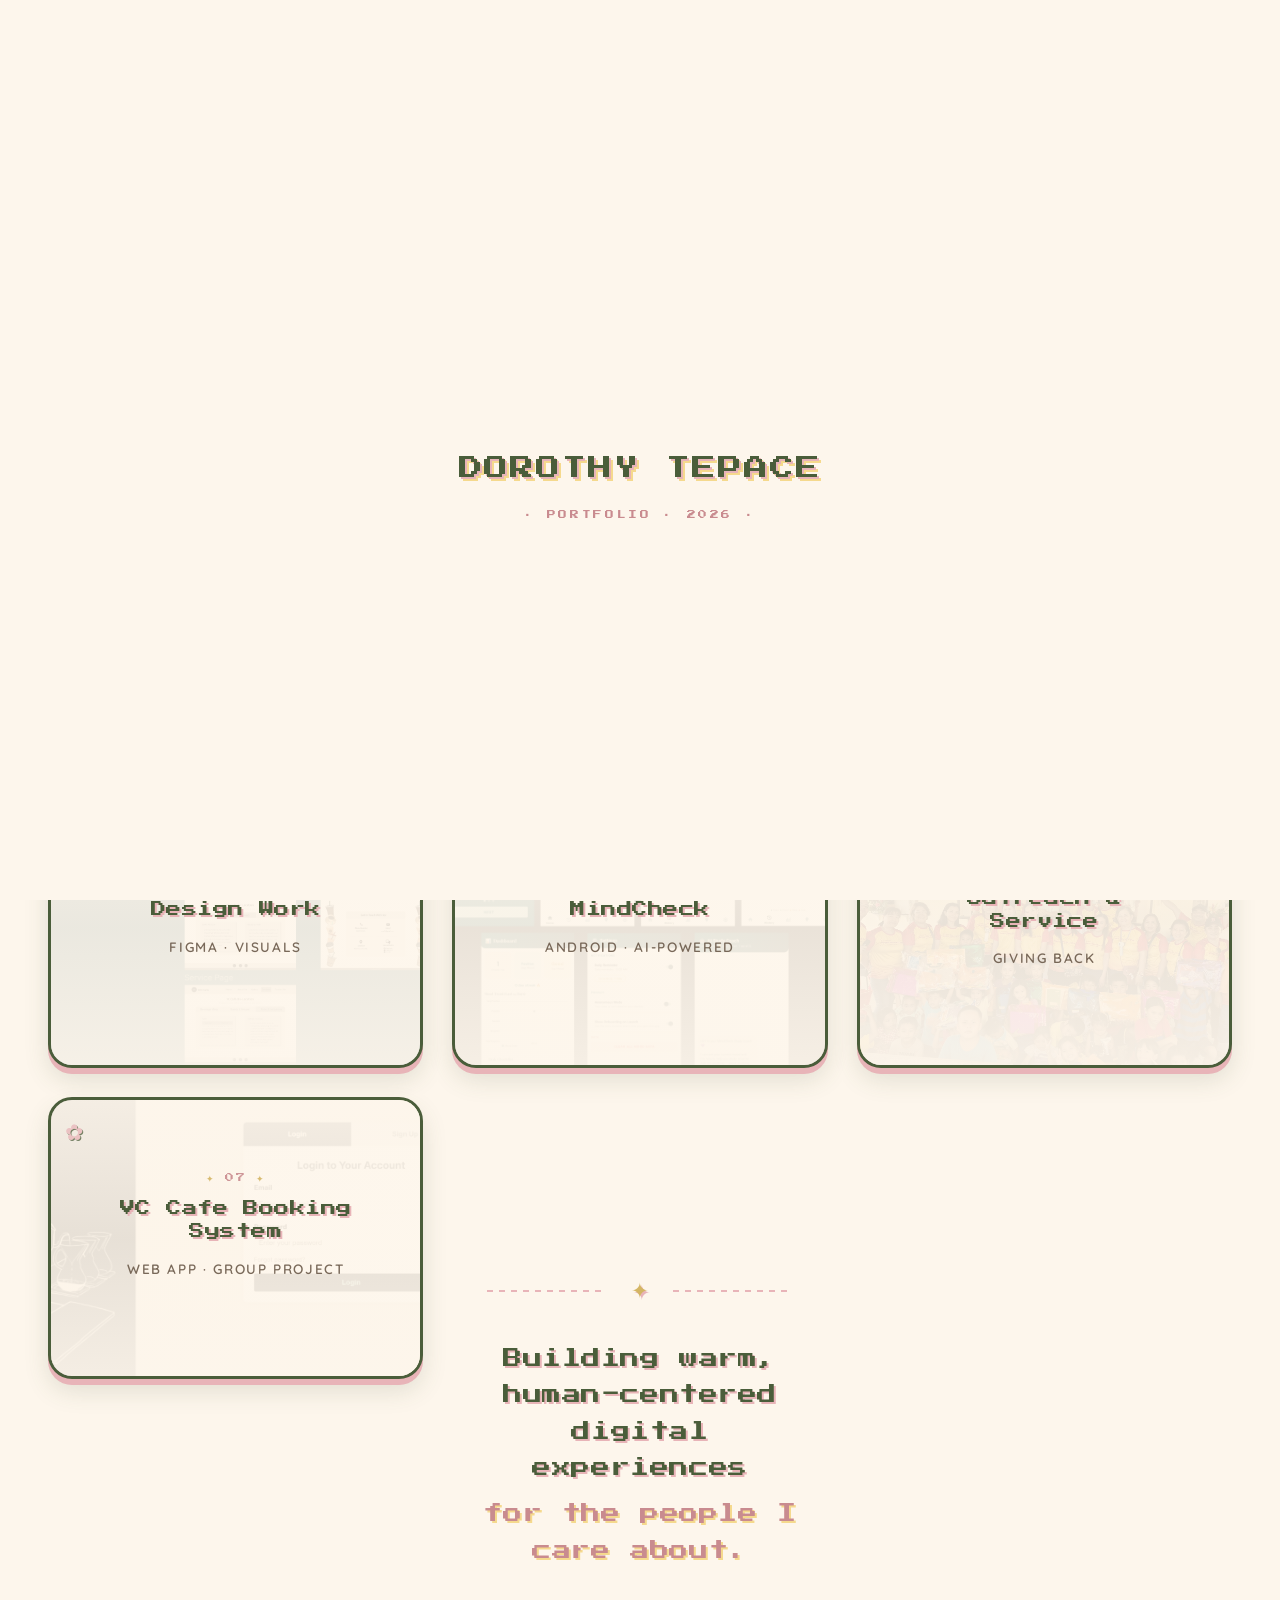
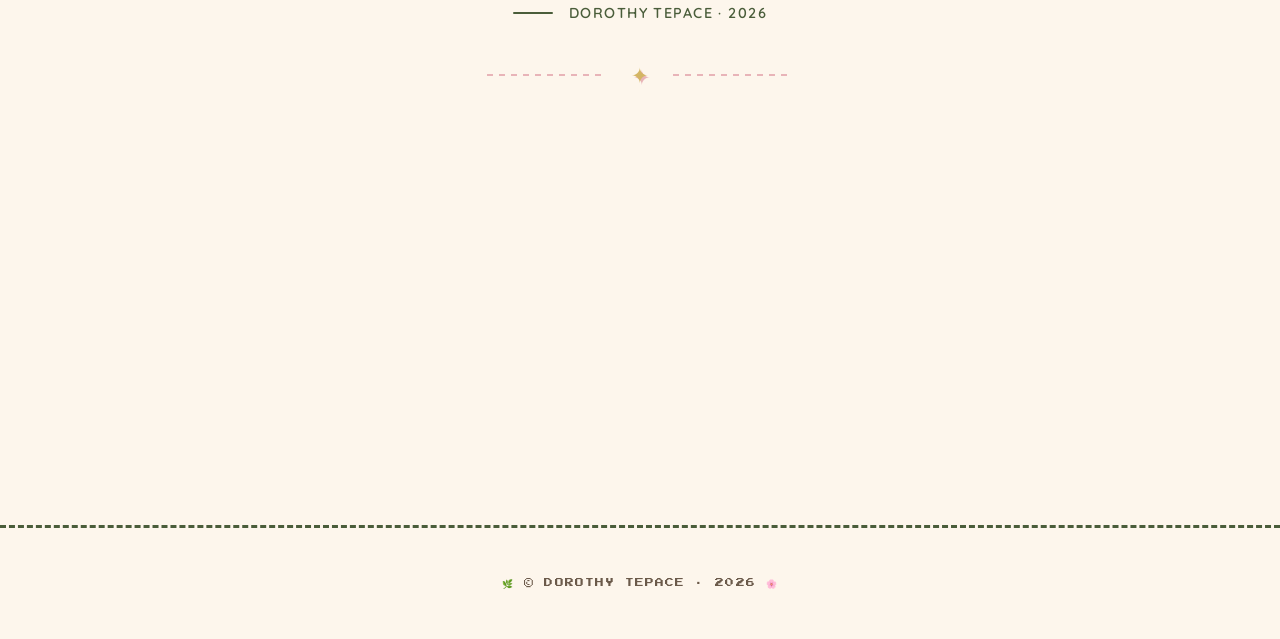
==== commit 979cbda2: "refactor: clean up and reorganize style.css" ====
--- a/index.html
+++ b/index.html
@@ -75,8 +75,10 @@
          ============================================================ -->
         <section class="gallery-grid">
 
+          <section class="gallery-grid">
+
       <!-- 01. Church Community -->
-      <a href="projects.html" class="gallery-tile slideshow reveal" data-project="church">
+      <div class="gallery-tile slideshow reveal" data-project="church" data-gallery-title="Church Community">
         <div class="tile-slideshow" data-images='[
           "images/church/1.jpg",
           "images/church/2.jpg",
@@ -94,10 +96,10 @@
             <span>Community</span>
           </div>
         </div>
-      </a>
+      </div>
 
       <!-- 02. Archdiocesan Convention -->
-      <a href="projects.html" class="gallery-tile slideshow reveal" data-project="convention">
+      <div class="gallery-tile slideshow reveal" data-project="convention" data-gallery-title="Archdiocesan Convention 2026">
         <div class="tile-slideshow" data-images='[
           "images/convention/1.jpg",
           "images/convention/2.png",
@@ -114,10 +116,10 @@
             <span>Leadership</span>
           </div>
         </div>
-      </a>
+      </div>
 
       <!-- 03. Dance & Performance -->
-      <a href="projects.html" class="gallery-tile slideshow reveal" data-project="dance">
+      <div class="gallery-tile slideshow reveal" data-project="dance" data-gallery-title="Dance &amp; Performance">
         <div class="tile-slideshow" data-images='[
           "images/dance/1.jpg",
           "images/dance/2.jpg",
@@ -134,10 +136,10 @@
             <span>Performance</span>
           </div>
         </div>
-      </a>
+      </div>
 
       <!-- 04. Design Work -->
-      <a href="projects.html" class="gallery-tile slideshow reveal" data-project="design">
+      <div class="gallery-tile slideshow reveal" data-project="design" data-gallery-title="Design Work">
         <div class="tile-slideshow" data-images='[
           "images/design/1.png",
           "images/design/2.png"
@@ -151,10 +153,10 @@
             <span>Branding</span>
           </div>
         </div>
-      </a>
+      </div>
 
       <!-- 05. MindCheck -->
-      <a href="projects.html" class="gallery-tile slideshow reveal" data-project="mindcheck">
+      <div class="gallery-tile slideshow reveal" data-project="mindcheck" data-gallery-title="MindCheck Student Wellness">
         <div class="tile-slideshow" data-images='[
           "images/mindcheck/1.png"
         ]'></div>
@@ -167,10 +169,10 @@
             <span>Gemini API</span>
           </div>
         </div>
-      </a>
+      </div>
 
       <!-- 06. Outreach & Service -->
-      <a href="projects.html" class="gallery-tile slideshow reveal" data-project="outreach">
+      <div class="gallery-tile slideshow reveal" data-project="outreach" data-gallery-title="Outreach &amp; Service">
         <div class="tile-slideshow" data-images='[
           "images/outreach/1.jpg",
           "images/outreach/2.png",
@@ -185,10 +187,10 @@
             <span>Outreach</span>
           </div>
         </div>
-      </a>
+      </div>
 
       <!-- 07. VC Cafe Booking -->
-      <a href="projects.html" class="gallery-tile slideshow reveal" data-project="vccafe">
+      <div class="gallery-tile slideshow reveal" data-project="vccafe" data-gallery-title="VC Cafe Booking System">
         <div class="tile-slideshow" data-images='[
           "images/vccafe/1.png",
           "images/vccafe/2.png",
@@ -211,10 +213,54 @@
             <span>MySQL</span>
           </div>
         </div>
-      </a>
-
+      </div>
+
+
+        <!-- ============================================================
+         STATEMENT QUOTE
+         ============================================================ -->
+    <section class="home-statement reveal">
+      <div class="statement-divider">
+        <span>✦</span>
+      </div>
+
+      <blockquote class="statement-quote">
+        <p>
+          Building warm, human-centered digital experiences
+          <span class="statement-accent">for the people I care about.</span>
+        </p>
+        <footer class="statement-attribution">
+          <span class="statement-line"></span>
+          <cite>Dorothy Tepace · 2026</cite>
+        </footer>
+      </blockquote>
+
+      <div class="statement-divider">
+        <span>✦</span>
+      </div>
+    </section>  
     </section>
-
+      <!-- ============================================
+       GALLERY LIGHTBOX
+       ============================================ -->
+  <div class="gallery-lightbox" id="galleryLightbox">
+    <button class="gallery-lb-close" id="galleryLbClose" aria-label="Close">✕</button>
+    <button class="gallery-lb-nav gallery-lb-prev" id="galleryLbPrev" aria-label="Previous">‹</button>
+    <button class="gallery-lb-nav gallery-lb-next" id="galleryLbNext" aria-label="Next">›</button>
+
+    <div class="gallery-lb-inner">
+      <div class="gallery-lb-header">
+        <h3 id="galleryLbTitle">Gallery</h3>
+        <p id="galleryLbCounter">1 / 1</p>
+      </div>
+
+      <div class="gallery-lb-content">
+        <img id="galleryLbImage" src="" alt="" />
+      </div>
+
+      <div class="gallery-lb-thumbs" id="galleryLbThumbs"></div>
+    </div>
+  </div>
   </main>
 
   <!-- ========== FOOTER ========== -->
@@ -371,6 +417,123 @@
         }, 3000);
       });
     })();
+
+        /* ========== GALLERY LIGHTBOX ========== */
+    (function () {
+      const lightbox = document.getElementById('galleryLightbox');
+      const lbImage = document.getElementById('galleryLbImage');
+      const lbTitle = document.getElementById('galleryLbTitle');
+      const lbCounter = document.getElementById('galleryLbCounter');
+      const lbThumbs = document.getElementById('galleryLbThumbs');
+      const lbClose = document.getElementById('galleryLbClose');
+      const lbPrev = document.getElementById('galleryLbPrev');
+      const lbNext = document.getElementById('galleryLbNext');
+
+      if (!lightbox) return;
+
+      let currentImages = [];
+      let currentIndex = 0;
+
+      function openLightbox(images, title) {
+        currentImages = images;
+        currentIndex = 0;
+
+        lbTitle.textContent = title || 'Gallery';
+        lbThumbs.innerHTML = '';
+
+        // Build thumbnails
+        images.forEach((src, i) => {
+          const thumb = document.createElement('div');
+          thumb.className = 'gallery-lb-thumb' + (i === 0 ? ' active' : '');
+          thumb.innerHTML = `<img src="${src}" alt="" />`;
+          thumb.addEventListener('click', () => {
+            currentIndex = i;
+            renderLightbox();
+          });
+          lbThumbs.appendChild(thumb);
+        });
+
+        // Hide nav buttons if only 1 image
+        if (images.length <= 1) {
+          lightbox.classList.add('single-image');
+        } else {
+          lightbox.classList.remove('single-image');
+        }
+
+        renderLightbox();
+        lightbox.classList.add('active');
+        document.body.style.overflow = 'hidden';
+      }
+
+      function renderLightbox() {
+        const src = currentImages[currentIndex];
+        lbImage.src = src;
+        lbImage.alt = '';
+        lbCounter.textContent = `${currentIndex + 1} / ${currentImages.length}`;
+
+        // Update thumbnails active state
+        const thumbs = lbThumbs.querySelectorAll('.gallery-lb-thumb');
+        thumbs.forEach((t, i) => {
+          t.classList.toggle('active', i === currentIndex);
+        });
+
+        // Trigger re-fade animation
+        lbImage.style.animation = 'none';
+        void lbImage.offsetWidth;
+        lbImage.style.animation = '';
+      }
+
+      function nextImage() {
+        if (currentImages.length <= 1) return;
+        currentIndex = (currentIndex + 1) % currentImages.length;
+        renderLightbox();
+      }
+
+      function prevImage() {
+        if (currentImages.length <= 1) return;
+        currentIndex = (currentIndex - 1 + currentImages.length) % currentImages.length;
+        renderLightbox();
+      }
+
+      function closeLightbox() {
+        lightbox.classList.remove('active');
+        document.body.style.overflow = '';
+      }
+
+      // Attach click to each slideshow tile
+      document.querySelectorAll('.gallery-tile.slideshow').forEach((tile) => {
+        tile.addEventListener('click', () => {
+          const slideshow = tile.querySelector('.tile-slideshow');
+          if (!slideshow) return;
+
+          let images = [];
+          try {
+            images = JSON.parse(slideshow.dataset.images || '[]');
+          } catch (e) { return; }
+
+          const title = tile.dataset.galleryTitle || 'Gallery';
+          if (images.length > 0) {
+            openLightbox(images, title);
+          }
+        });
+      });
+
+      // Controls
+      lbClose.addEventListener('click', closeLightbox);
+      lbPrev.addEventListener('click', (e) => { e.stopPropagation(); prevImage(); });
+      lbNext.addEventListener('click', (e) => { e.stopPropagation(); nextImage(); });
+
+      lightbox.addEventListener('click', (e) => {
+        if (e.target === lightbox) closeLightbox();
+      });
+
+      document.addEventListener('keydown', (e) => {
+        if (!lightbox.classList.contains('active')) return;
+        if (e.key === 'Escape') closeLightbox();
+        if (e.key === 'ArrowRight') nextImage();
+        if (e.key === 'ArrowLeft') prevImage();
+      });
+    })();
   </script>
 
 </body>
--- a/style.css
+++ b/style.css
@@ -1,36 +1,35 @@
 /* ============================================================
-   DOROTHY TEPACE · PORTFOLIO v5 — COTTAGECORE PIXEL EDITION
-   Soft · Warm · Gentle · Pixel Fonts
+   DOROTHY TEPACE · PORTFOLIO v5
+   Cottagecore Pixel Edition — Soft · Warm · Gentle
    ============================================================ */
 
 /* ---------- FONTS ---------- */
 @import url('https://fonts.googleapis.com/css2?family=Press+Start+2P&family=VT323&family=Quicksand:wght@400;500;600;700&display=swap');
 
-/* ---------- RESET ---------- */
+
+/* ============================================================
+   1. RESET & TOKENS
+   ============================================================ */
+
 * { margin: 0; padding: 0; box-sizing: border-box; }
 html { scroll-behavior: smooth; }
 
-/* ---------- COLOR TOKENS ---------- */
 :root {
-  /* Background layers — warm cream tones */
+  /* Background layers */
   --bg: #fdf6ec;
   --bg-lighter: #fff9f2;
   --bg-card: #fff5e6;
   --bg-elevated: #f8ecd6;
 
-  /* Primary: deep moss green */
+  /* Primary — moss green */
   --moss: #4a5d3a;
   --moss-light: #6b7d5a;
 
-  /* Accent: dusty rose */
+  /* Accents */
   --rose: #e8b4b8;
   --rose-deep: #c98b8f;
-
-  /* Accent: butter yellow */
   --butter: #f5d98d;
   --butter-deep: #d4b563;
-
-  /* Accent: soft lavender */
   --lavender: #d4b8e0;
 
   /* Text */
@@ -47,58 +46,61 @@
   --font-body: 'Quicksand', 'Segoe UI', sans-serif;
   --font-mono: 'VT323', 'Courier New', monospace;
 
-  /* Soft shadows instead of glows */
+  /* Shadows */
   --shadow-soft: 0 4px 12px rgba(74, 93, 58, 0.08);
   --shadow-md: 0 8px 20px rgba(74, 93, 58, 0.12);
   --shadow-lg: 0 16px 36px rgba(74, 93, 58, 0.16);
   --shadow-warm: 0 6px 0 var(--rose-deep);
 
+  /* Easings */
   --ease-out: cubic-bezier(0.22, 1, 0.36, 1);
   --ease-spring: cubic-bezier(0.34, 1.56, 0.64, 1);
 }
 
-/* ---------- BASE ---------- */
+
+/* ============================================================
+   2. BASE — BODY, TEXTURES, TYPOGRAPHY
+   ============================================================ */
+
 body {
   font-family: var(--font-body);
   background: var(--bg);
   color: var(--text);
+  font-size: 17px;
+  font-weight: 500;
   line-height: 1.7;
   min-height: 100vh;
   padding-top: 100px;
-  font-size: 17px;
-  font-weight: 500;
   overflow-x: hidden;
   cursor: url("data:image/svg+xml;utf8,<svg xmlns='http://www.w3.org/2000/svg' width='28' height='28' viewBox='0 0 28 28'><circle cx='14' cy='14' r='3' fill='%23e8b4b8' stroke='%234a5d3a' stroke-width='1.5'/><circle cx='14' cy='7' r='3' fill='%23e8b4b8' stroke='%234a5d3a' stroke-width='1.5'/><circle cx='21' cy='14' r='3' fill='%23e8b4b8' stroke='%234a5d3a' stroke-width='1.5'/><circle cx='14' cy='21' r='3' fill='%23e8b4b8' stroke='%234a5d3a' stroke-width='1.5'/><circle cx='7' cy='14' r='3' fill='%23e8b4b8' stroke='%234a5d3a' stroke-width='1.5'/><circle cx='14' cy='14' r='2' fill='%23f5d98d'/></svg>") 14 14, auto;
   position: relative;
 }
 
-/* Subtle paper / linen texture overlay */
+/* Paper texture overlay */
 body::after {
   content: "";
   position: fixed;
   inset: 0;
+  z-index: 9998;
   pointer-events: none;
-  z-index: 9998;
-  background-image:
-    radial-gradient(circle, rgba(74, 93, 58, 0.025) 1px, transparent 1px);
+  background-image: radial-gradient(circle, rgba(74, 93, 58, 0.025) 1px, transparent 1px);
   background-size: 4px 4px;
   opacity: 0.9;
   mix-blend-mode: multiply;
 }
 
-/* Soft dotted grid pattern */
+/* Soft dotted grid background */
 body::before {
   content: "";
   position: fixed;
   inset: 0;
+  z-index: -1;
   pointer-events: none;
-  z-index: -1;
-  background-image:
-    radial-gradient(circle, rgba(232, 180, 184, 0.15) 1.5px, transparent 1.5px);
+  background-image: radial-gradient(circle, rgba(232, 180, 184, 0.15) 1.5px, transparent 1.5px);
   background-size: 32px 32px;
 }
 
-/* ---------- TYPOGRAPHY ---------- */
+/* Typography */
 h1, h2, h3, h4 {
   font-family: var(--font-pixel);
   font-weight: 400;
@@ -116,43 +118,43 @@
 p {
   font-family: var(--font-body);
   font-size: 1.05rem;
+  font-weight: 500;
   color: var(--text-dim);
   line-height: 1.8;
   letter-spacing: 0.01em;
-  font-weight: 500;
 }
 
 a {
   color: var(--rose-deep);
   text-decoration: none;
-  transition: all 0.2s var(--ease-out);
-}
-
-a:hover {
-  color: var(--moss);
-}
+  transition: color 0.2s var(--ease-out);
+}
+a:hover { color: var(--moss); }
 
 ::selection {
   background: var(--rose);
   color: var(--moss);
 }
 
+
 /* ============================================================
-   TOP NAVIGATION
+   3. NAVIGATION
    ============================================================ */
+
+/* ---------- Top Nav ---------- */
 .top-nav {
   position: fixed;
   top: 0; left: 0; right: 0;
   z-index: 100;
+  padding: 1rem 2.5rem;
   background: rgba(253, 246, 236, 0.95);
   backdrop-filter: blur(10px);
   -webkit-backdrop-filter: blur(10px);
   border-bottom: 3px solid var(--moss);
-  padding: 1rem 2.5rem;
+  box-shadow: 0 4px 0 var(--rose);
   display: flex;
   justify-content: space-between;
   align-items: center;
-  box-shadow: 0 4px 0 var(--rose);
   transition: transform 0.4s var(--ease-out), opacity 0.4s var(--ease-out);
 }
 
@@ -164,7 +166,6 @@
 
 .brand {
   font-family: var(--font-pixel);
-  font-weight: 400;
   font-size: 1rem;
   color: var(--moss);
   letter-spacing: 0.02em;
@@ -177,8 +178,8 @@
   background: var(--rose);
   border: 3px solid var(--moss);
   box-shadow: 0 4px 0 var(--rose-deep);
+  text-shadow: 1px 1px 0 var(--butter);
   transition: all 0.3s var(--ease-out);
-  text-shadow: 1px 1px 0 var(--butter);
 }
 
 .brand:hover {
@@ -195,16 +196,14 @@
 
 .nav-links a {
   font-family: var(--font-pixel);
-  font-weight: 400;
   font-size: 0.62rem;
   color: var(--text-dim);
-  position: relative;
   padding: 0.5rem 0.7rem;
+  border: 2px solid transparent;
+  border-radius: 30px;
   letter-spacing: 0.08em;
   text-transform: uppercase;
   transition: all 0.2s var(--ease-out);
-  border: 2px solid transparent;
-  border-radius: 30px;
 }
 
 .nav-links a:hover {
@@ -221,29 +220,27 @@
   box-shadow: 0 3px 0 var(--rose-deep);
 }
 
-/* ============================================================
-   SIDE NAVIGATION
-   ============================================================ */
+/* ---------- Side Nav ---------- */
 .side-nav {
   position: fixed;
   top: 50%;
   left: 1.5rem;
-  transform: translateY(-50%) translateX(-200%);
-  display: flex;
-  flex-direction: column;
-  gap: 0.5rem;
   z-index: 99;
   padding: 1rem 0.7rem;
   background: rgba(255, 249, 242, 0.95);
   backdrop-filter: blur(10px);
   -webkit-backdrop-filter: blur(10px);
+  border: 3px solid var(--moss);
   border-radius: 40px;
-  border: 3px solid var(--moss);
   box-shadow: 0 6px 0 var(--rose);
-  transition: transform 0.5s var(--ease-spring), opacity 0.4s var(--ease-out);
+  display: flex;
+  flex-direction: column;
+  gap: 0.5rem;
+  transform: translateY(-50%) translateX(-200%);
   opacity: 0;
   pointer-events: none;
   visibility: hidden;
+  transition: transform 0.5s var(--ease-spring), opacity 0.4s var(--ease-out);
 }
 
 .side-nav.visible {
@@ -258,24 +255,22 @@
   align-items: center;
   justify-content: center;
   padding: 0.65rem 1.1rem;
+  border: 2px solid transparent;
   border-radius: 30px;
-  text-decoration: none;
+  font-family: var(--font-pixel);
+  font-size: 0.55rem;
   color: var(--text-dim);
-  font-family: var(--font-pixel);
-  font-weight: 400;
-  font-size: 0.55rem;
   letter-spacing: 0.08em;
+  text-transform: uppercase;
   white-space: nowrap;
   transition: all 0.2s var(--ease-out);
-  text-transform: uppercase;
-  border: 2px solid transparent;
 }
 
 .side-link:hover {
   background: var(--rose);
   color: var(--moss);
+  border-color: var(--moss);
   transform: translateX(3px);
-  border-color: var(--moss);
 }
 
 .side-link.active {
@@ -285,28 +280,32 @@
   box-shadow: 0 3px 0 var(--moss);
 }
 
+
 /* ============================================================
-   PAGE CONTAINER
+   4. PAGE SHELL
    ============================================================ */
+
 .page {
   max-width: 1280px;
   margin: 0 auto;
   padding: 3rem 3rem 6rem;
 }
 
+
 /* ============================================================
-   HOME — HERO HEADER
+   5. HOME — HEADER
    ============================================================ */
+
 .home-header {
+  position: relative;
   display: flex;
   flex-wrap: wrap;
   align-items: flex-end;
   justify-content: space-between;
   gap: 2rem;
   padding: 2rem 0 2.5rem;
+  margin-bottom: 3rem;
   border-bottom: 3px dashed var(--rose);
-  margin-bottom: 3rem;
-  position: relative;
 }
 
 .home-header::after {
@@ -327,27 +326,23 @@
   letter-spacing: 0.04em;
   margin-bottom: 1.2rem;
   color: var(--moss);
-  text-shadow:
-    2px 2px 0 var(--rose),
-    4px 4px 0 var(--butter);
+  text-shadow: 2px 2px 0 var(--rose), 4px 4px 0 var(--butter);
 }
 
 .home-header-left h1 .accent {
   color: var(--rose-deep);
   font-style: normal;
-  text-shadow:
-    2px 2px 0 var(--butter),
-    4px 4px 0 var(--moss-light);
+  text-shadow: 2px 2px 0 var(--butter), 4px 4px 0 var(--moss-light);
 }
 
 .home-header-left .role {
   font-family: var(--font-body);
   font-size: 1.1rem;
+  font-weight: 500;
   color: var(--text-dim);
   letter-spacing: 0.01em;
   max-width: 55ch;
   margin-bottom: 0.6rem;
-  font-weight: 500;
 }
 
 .home-header-right {
@@ -365,21 +360,53 @@
 .home-header-right .meta-label {
   font-family: var(--font-pixel);
   font-size: 0.5rem;
+  color: var(--rose-deep);
   letter-spacing: 0.12em;
   text-transform: uppercase;
-  color: var(--rose-deep);
-  font-weight: 400;
 }
 
 .home-header-right .meta-value {
   font-family: var(--font-body);
   font-size: 1.05rem;
-  color: var(--moss);
   font-weight: 600;
+  color: var(--moss);
   letter-spacing: 0.02em;
 }
 
-/* XP BAR — cozy version */
+/* ---------- Typing animation ---------- */
+.hero-typing {
+  display: inline-flex;
+  align-items: baseline;
+  gap: 0.15rem;
+  font-family: var(--font-pixel);
+  font-size: 0.62rem;
+  color: var(--rose-deep);
+  letter-spacing: 0.05em;
+  margin-top: 0.6rem;
+}
+
+.hero-typing::before {
+  content: "♡ ";
+  color: var(--rose);
+}
+
+.typing-text {
+  color: var(--moss);
+  letter-spacing: 0.05em;
+}
+
+.typing-cursor {
+  color: var(--rose-deep);
+  animation: blink 1s steps(2, start) infinite;
+  display: inline-block;
+}
+
+@keyframes blink {
+  0%, 50% { opacity: 1; }
+  51%, 100% { opacity: 0; }
+}
+
+/* ---------- XP bar ---------- */
 .xp-bar {
   display: flex;
   align-items: center;
@@ -411,6 +438,7 @@
 .xp-bar-fill {
   height: 100%;
   width: 68%;
+  border-radius: 12px;
   background: repeating-linear-gradient(
     90deg,
     var(--rose) 0,
@@ -418,54 +446,19 @@
     var(--butter) 6px,
     var(--butter) 12px
   );
-  border-radius: 12px;
   animation: xp-shimmer 3s linear infinite;
 }
 
 @keyframes xp-shimmer {
-  0% { background-position: 0 0; }
+  0%   { background-position: 0 0; }
   100% { background-position: 24px 0; }
 }
 
-/* Typing animation */
-.hero-typing {
-  display: inline-flex;
-  align-items: baseline;
-  gap: 0.15rem;
-  font-family: var(--font-pixel);
-  font-size: 0.62rem;
-  font-weight: 400;
-  color: var(--rose-deep);
-  margin-top: 0.6rem;
-  letter-spacing: 0.05em;
-}
-
-.hero-typing::before {
-  content: "♡ ";
-  color: var(--rose);
-}
-
-.typing-text {
-  color: var(--moss);
-  font-weight: 400;
-  letter-spacing: 0.05em;
-}
-
-.typing-cursor {
-  color: var(--rose-deep);
-  font-weight: 400;
-  animation: blink 1s steps(2, start) infinite;
-  display: inline-block;
-}
-
-@keyframes blink {
-  0%, 50% { opacity: 1; }
-  51%, 100% { opacity: 0; }
-}
 
 /* ============================================================
-   GALLERY GRID — COZY TILES
+   6. HOME — GALLERY GRID
    ============================================================ */
+
 .gallery-grid {
   display: grid;
   grid-template-columns: repeat(auto-fit, minmax(360px, 1fr));
@@ -476,62 +469,62 @@
 .gallery-tile {
   position: relative;
   aspect-ratio: 4 / 3;
+  border: 3px solid var(--moss);
   border-radius: 24px;
   overflow: hidden;
   cursor: pointer;
   background: var(--bg-card);
-  border: 3px solid var(--moss);
+  box-shadow: 0 6px 0 var(--rose), 0 12px 24px rgba(74, 93, 58, 0.15);
+  display: flex;
+  align-items: center;
+  justify-content: center;
   transition: all 0.3s var(--ease-out);
   text-decoration: none;
-  display: flex;
-  align-items: center;
-  justify-content: center;
-  box-shadow: 0 6px 0 var(--rose), 0 12px 24px rgba(74, 93, 58, 0.15);
 }
 
 .gallery-tile:hover {
   transform: translateY(-6px);
+  border-color: var(--rose-deep);
   box-shadow: 0 10px 0 var(--butter), 0 20px 36px rgba(74, 93, 58, 0.2);
-  border-color: var(--rose-deep);
-}
-
-/* Tiny flower accent in corner */
+}
+
+/* Flower accent */
 .gallery-tile::after {
   content: "✿";
   position: absolute;
   top: 0.8rem;
   left: 0.9rem;
+  z-index: 4;
   font-size: 1.4rem;
   color: var(--rose);
   opacity: 0.75;
-  transition: all 0.3s var(--ease-out);
-  z-index: 4;
   pointer-events: none;
   text-shadow: 1px 1px 0 var(--moss);
+  transition: all 0.3s var(--ease-out);
 }
 
 .gallery-tile:hover::after {
   opacity: 1;
+  color: var(--butter);
   transform: scale(1.2) rotate(15deg);
-  color: var(--butter);
-}
-
-/* Image inside tile */
+}
+
+/* Image layer */
 .gallery-tile img {
   position: absolute;
   inset: 0;
   width: 100%;
   height: 100%;
   object-fit: cover;
-  transition: transform 0.7s var(--ease-out);
   opacity: 0.3;
   filter: sepia(0.15) saturate(0.9);
+  transition: transform 0.7s var(--ease-out);
 }
 
 .gallery-tile:hover img {
-  transform: scale(1.05);
   opacity: 0.4;
   filter: sepia(0.1) saturate(1);
+  transform: scale(1.05);
 }
 
 /* Overlay gradient */
@@ -539,13 +532,13 @@
   content: "";
   position: absolute;
   inset: 0;
+  z-index: 2;
   background: linear-gradient(
     to bottom,
     rgba(253, 246, 236, 0.9) 0%,
     rgba(253, 246, 236, 0.75) 50%,
     rgba(253, 246, 236, 0.9) 100%
   );
-  z-index: 2;
   transition: background 0.4s var(--ease-out);
 }
 
@@ -562,68 +555,55 @@
 .gallery-tile-content {
   position: relative;
   z-index: 3;
+  width: 100%;
+  padding: 2.5rem;
   display: flex;
   flex-direction: column;
   align-items: center;
   justify-content: center;
+  gap: 0.8rem;
   text-align: center;
-  gap: 0.8rem;
-  padding: 2.5rem;
-  width: 100%;
 }
 
 .gallery-tile-index {
   font-family: var(--font-pixel);
-  font-style: normal;
   font-size: 0.55rem;
   color: var(--rose-deep);
   letter-spacing: 0.15em;
   opacity: 0.9;
-  margin: 0;
-}
-
-.gallery-tile-index::before {
-  content: "✦ ";
-  color: var(--butter-deep);
-}
-
-.gallery-tile-index::after {
-  content: " ✦";
-  color: var(--butter-deep);
-}
+}
+
+.gallery-tile-index::before { content: "✦ "; color: var(--butter-deep); }
+.gallery-tile-index::after  { content: " ✦"; color: var(--butter-deep); }
 
 .gallery-tile h3 {
   font-family: var(--font-pixel);
   font-size: clamp(0.75rem, 1.4vw, 0.95rem);
-  font-weight: 400;
   color: var(--moss);
   letter-spacing: 0.03em;
   line-height: 1.5;
-  margin: 0;
   max-width: 18ch;
-  text-shadow:
-    2px 2px 0 var(--rose);
+  text-shadow: 2px 2px 0 var(--rose);
   transition: transform 0.4s var(--ease-out);
 }
 
 .gallery-tile:hover h3 {
+  color: var(--rose-deep);
+  text-shadow: 2px 2px 0 var(--butter);
   transform: translateY(-2px);
-  color: var(--rose-deep);
-  text-shadow: 2px 2px 0 var(--butter);
 }
 
 .gallery-tile-meta {
   font-family: var(--font-body);
   font-size: 0.85rem;
+  font-weight: 600;
+  color: var(--text-dim);
   letter-spacing: 0.12em;
   text-transform: uppercase;
-  color: var(--text-dim);
-  font-weight: 600;
   opacity: 0.9;
-  margin: 0;
-}
-
-/* Tags */
+}
+
+/* Tags — reveal on hover */
 .gallery-tile-tags {
   display: flex;
   flex-wrap: wrap;
@@ -633,7 +613,9 @@
   max-height: 0;
   overflow: hidden;
   opacity: 0;
-  transition: max-height 0.4s var(--ease-out), opacity 0.3s var(--ease-out), margin-top 0.4s var(--ease-out);
+  transition: max-height 0.4s var(--ease-out),
+              opacity 0.3s var(--ease-out),
+              margin-top 0.4s var(--ease-out);
 }
 
 .gallery-tile:hover .gallery-tile-tags {
@@ -642,20 +624,57 @@
 }
 
 .gallery-tile-tags span {
+  padding: 0.35rem 0.75rem;
   background: var(--bg-lighter);
   color: var(--moss);
-  padding: 0.35rem 0.75rem;
+  border: 2px solid var(--rose);
   border-radius: 20px;
   font-family: var(--font-body);
   font-size: 0.7rem;
   font-weight: 600;
   letter-spacing: 0.03em;
-  border: 2px solid var(--rose);
-}
+}
+
 
 /* ============================================================
-   PLACEHOLDER TILES
+   7. HOME — AUTO-PLAYING SLIDESHOWS INSIDE TILES
    ============================================================ */
+
+.tile-slideshow {
+  position: absolute;
+  inset: 0;
+  z-index: 1;
+}
+
+.tile-slideshow img {
+  position: absolute;
+  inset: 0;
+  width: 100%;
+  height: 100%;
+  object-fit: cover;
+  opacity: 0;
+  filter: sepia(0.15) saturate(0.9) brightness(1);
+  transition: opacity 1.2s ease-in-out, transform 6s ease-in-out;
+}
+
+.tile-slideshow img.active {
+  opacity: 0.35;
+  transform: scale(1.08);
+  z-index: 1;
+}
+
+.gallery-tile:hover .tile-slideshow img.active {
+  opacity: 0.45;
+  filter: sepia(0.1) saturate(1) brightness(1);
+}
+
+.gallery-tile.slideshow { cursor: pointer; }
+
+
+/* ============================================================
+   8. HOME — PLACEHOLDER TILES (no images yet)
+   ============================================================ */
+
 .gallery-tile.placeholder {
   background:
     radial-gradient(circle at 50% 35%, rgba(232, 180, 184, 0.4), transparent 60%),
@@ -675,9 +694,9 @@
 .gallery-tile.placeholder .gallery-tile-content::before {
   content: attr(data-icon);
   display: block;
+  margin-bottom: 0.6rem;
   font-size: 3.5rem;
   line-height: 1;
-  margin-bottom: 0.6rem;
   filter: drop-shadow(2px 3px 0 var(--rose));
   transition: transform 0.5s var(--ease-spring);
 }
@@ -686,33 +705,304 @@
   transform: scale(1.15) rotate(-8deg);
 }
 
+
 /* ============================================================
-   FOOTER
+   9. HOME — CLOSING STATEMENT QUOTE
    ============================================================ */
-.site-footer {
+
+.home-statement {
+  max-width: 900px;
+  margin: 6rem auto 4rem;
+  padding: 3rem 1rem;
   text-align: center;
-  padding: 3rem 1rem;
+}
+
+.statement-divider {
+  display: flex;
+  align-items: center;
+  justify-content: center;
+  gap: 1.5rem;
+  margin: 2rem 0;
+  font-size: 1.1rem;
+  color: var(--rose);
+}
+
+.statement-divider::before,
+.statement-divider::after {
+  content: "";
+  flex: 1;
+  max-width: 120px;
+  height: 2px;
+  background: repeating-linear-gradient(
+    90deg,
+    var(--rose) 0, var(--rose) 6px,
+    transparent 6px, transparent 12px
+  );
+}
+
+.statement-divider span {
+  display: inline-block;
+  font-size: 1.3rem;
+  color: var(--butter-deep);
+  text-shadow: 2px 2px 0 var(--rose);
+  animation: gentle-spin 6s ease-in-out infinite;
+}
+
+@keyframes gentle-spin {
+  0%, 100% { transform: rotate(0deg); }
+  50%      { transform: rotate(180deg); }
+}
+
+.statement-quote { margin: 0; padding: 0; }
+
+.statement-quote p {
+  font-family: var(--font-pixel);
+  font-size: clamp(0.85rem, 1.8vw, 1.2rem);
+  line-height: 1.9;
+  color: var(--moss);
+  letter-spacing: 0.03em;
+  max-width: 30ch;
+  margin: 0 auto 2rem;
+  text-shadow: 2px 2px 0 var(--rose);
+}
+
+.statement-accent {
+  display: block;
+  margin-top: 0.6rem;
+  color: var(--rose-deep);
+  text-shadow: 2px 2px 0 var(--butter);
+}
+
+.statement-attribution {
+  display: flex;
+  align-items: center;
+  justify-content: center;
+  gap: 1rem;
+  font-family: var(--font-body);
+  font-size: 0.9rem;
+  font-weight: 600;
   color: var(--text-dim);
-  font-family: var(--font-pixel);
-  font-size: 0.55rem;
-  border-top: 3px dashed var(--moss);
-  letter-spacing: 0.12em;
+  letter-spacing: 0.1em;
   text-transform: uppercase;
 }
 
-.site-footer::before {
-  content: "🌿 ";
-  color: var(--moss);
-}
-
-.site-footer::after {
-  content: " 🌸";
-  color: var(--rose);
-}
+.statement-line {
+  display: inline-block;
+  width: 40px;
+  height: 2px;
+  background: var(--moss);
+  border-radius: 2px;
+}
+
+.statement-attribution cite {
+  font-style: normal;
+  color: var(--moss);
+}
+
 
 /* ============================================================
-   ABOUT PAGE
+   10. HOME — GALLERY LIGHTBOX
    ============================================================ */
+
+.gallery-lightbox {
+  position: fixed;
+  inset: 0;
+  z-index: 9000;
+  padding: 1.5rem;
+  background: rgba(61, 46, 35, 0.92);
+  backdrop-filter: blur(10px);
+  -webkit-backdrop-filter: blur(10px);
+  display: flex;
+  align-items: center;
+  justify-content: center;
+  opacity: 0;
+  pointer-events: none;
+  transition: opacity 0.4s var(--ease-out);
+}
+
+.gallery-lightbox.active {
+  opacity: 1;
+  pointer-events: auto;
+}
+
+.gallery-lb-inner {
+  max-width: 1100px;
+  width: 100%;
+  max-height: 92vh;
+  background: var(--bg-lighter);
+  border: 4px solid var(--moss);
+  border-radius: 24px;
+  box-shadow: 0 12px 0 var(--rose), 0 24px 60px rgba(0, 0, 0, 0.5);
+  display: flex;
+  flex-direction: column;
+  overflow: hidden;
+  transform: scale(0.92);
+  transition: transform 0.4s var(--ease-spring);
+}
+
+.gallery-lightbox.active .gallery-lb-inner { transform: scale(1); }
+
+.gallery-lb-header {
+  padding: 1rem 1.5rem;
+  background: var(--bg-card);
+  border-bottom: 3px dashed var(--rose);
+  display: flex;
+  justify-content: space-between;
+  align-items: center;
+  gap: 1rem;
+}
+
+.gallery-lb-header h3 {
+  font-family: var(--font-pixel);
+  font-size: 0.75rem;
+  color: var(--moss);
+  letter-spacing: 0.03em;
+  text-shadow: 1px 1px 0 var(--rose);
+}
+
+.gallery-lb-header p {
+  font-family: var(--font-body);
+  font-size: 0.85rem;
+  font-weight: 600;
+  color: var(--rose-deep);
+  letter-spacing: 0.05em;
+}
+
+.gallery-lb-content {
+  flex: 1;
+  min-height: 0;
+  padding: 1.5rem;
+  background: var(--bg);
+  display: flex;
+  align-items: center;
+  justify-content: center;
+  overflow: hidden;
+}
+
+.gallery-lb-content img {
+  max-width: 100%;
+  max-height: 60vh;
+  object-fit: contain;
+  border: 3px solid var(--moss);
+  border-radius: 16px;
+  box-shadow: 0 6px 0 var(--rose);
+  display: block;
+  animation: gallery-img-fade 0.35s ease-out;
+}
+
+@keyframes gallery-img-fade {
+  from { opacity: 0; transform: scale(0.98); }
+  to   { opacity: 1; transform: scale(1); }
+}
+
+/* Thumbnails */
+.gallery-lb-thumbs {
+  display: flex;
+  gap: 0.5rem;
+  padding: 1rem 1.5rem;
+  background: var(--bg-card);
+  border-top: 3px dashed var(--rose);
+  overflow-x: auto;
+  scrollbar-width: thin;
+}
+
+.gallery-lb-thumbs::-webkit-scrollbar { height: 6px; }
+.gallery-lb-thumbs::-webkit-scrollbar-thumb {
+  background: var(--rose);
+  border-radius: 10px;
+}
+
+.gallery-lb-thumb {
+  flex: 0 0 auto;
+  width: 64px;
+  height: 64px;
+  border: 2px solid var(--border);
+  border-radius: 12px;
+  overflow: hidden;
+  background: var(--bg);
+  opacity: 0.6;
+  cursor: pointer;
+  transition: all 0.2s var(--ease-out);
+}
+
+.gallery-lb-thumb img {
+  width: 100%;
+  height: 100%;
+  object-fit: cover;
+  display: block;
+}
+
+.gallery-lb-thumb:hover {
+  border-color: var(--rose);
+  opacity: 1;
+  transform: translateY(-2px);
+}
+
+.gallery-lb-thumb.active {
+  border-color: var(--moss);
+  border-width: 3px;
+  box-shadow: 0 3px 0 var(--rose);
+  opacity: 1;
+}
+
+/* Close + nav */
+.gallery-lb-close,
+.gallery-lb-nav {
+  position: absolute;
+  z-index: 9001;
+  display: flex;
+  align-items: center;
+  justify-content: center;
+  background: var(--bg-lighter);
+  color: var(--moss);
+  border: 3px solid var(--moss);
+  border-radius: 50%;
+  cursor: pointer;
+  font-family: var(--font-pixel);
+  transition: all 0.25s var(--ease-out);
+}
+
+.gallery-lb-close {
+  top: 1.5rem;
+  right: 1.5rem;
+  width: 48px;
+  height: 48px;
+  font-size: 0.9rem;
+  box-shadow: 0 4px 0 var(--rose);
+}
+
+.gallery-lb-close:hover {
+  background: var(--rose);
+  color: var(--moss);
+  transform: rotate(90deg);
+  box-shadow: 0 4px 0 var(--moss);
+}
+
+.gallery-lb-nav {
+  top: 50%;
+  width: 56px;
+  height: 56px;
+  font-size: 1.6rem;
+  transform: translateY(-50%);
+  box-shadow: 0 4px 0 var(--rose);
+}
+
+.gallery-lb-nav:hover {
+  background: var(--moss);
+  color: var(--butter);
+  box-shadow: 0 4px 0 var(--butter-deep);
+}
+
+.gallery-lb-prev { left: 2rem; }
+.gallery-lb-next { right: 2rem; }
+
+.gallery-lightbox.single-image .gallery-lb-nav { display: none; }
+
+
+/* ============================================================
+   11. ABOUT PAGE
+   ============================================================ */
+
 .page-header {
   margin-bottom: 4rem;
   padding-bottom: 2rem;
@@ -729,12 +1019,12 @@
 
 .page-subtitle {
   font-family: var(--font-body);
+  font-size: 1.1rem;
+  font-weight: 500;
+  font-style: italic;
   color: var(--text-dim);
-  font-size: 1.1rem;
-  font-style: italic;
-  font-weight: 500;
+  letter-spacing: 0.02em;
   max-width: 55ch;
-  letter-spacing: 0.02em;
 }
 
 .about-hero {
@@ -753,10 +1043,10 @@
 .about-photo {
   width: 100%;
   aspect-ratio: 1;
-  border-radius: 50%;
   padding: 8px;
   background: var(--bg-card);
   border: 4px solid var(--moss);
+  border-radius: 50%;
   box-shadow: 0 8px 0 var(--rose), 0 16px 32px rgba(74, 93, 58, 0.15);
 }
 
@@ -788,7 +1078,6 @@
   color: var(--text);
   margin-bottom: 1.4rem;
   max-width: 60ch;
-  font-weight: 500;
 }
 
 .about-story-col strong {
@@ -803,19 +1092,18 @@
   font-style: italic;
 }
 
+/* Fun fact card */
 .fun-fact-box {
+  position: relative;
   margin-top: 2rem;
   padding: 2rem 2rem 2rem 2.5rem;
   background: var(--bg-card);
-  color: var(--text);
+  border: 3px dashed var(--rose);
   border-radius: 20px;
-  position: relative;
-  overflow: hidden;
-  border: 3px dashed var(--rose);
   box-shadow: 0 6px 0 var(--moss);
   font-family: var(--font-body);
   font-size: 1.05rem;
-  font-weight: 500;
+  overflow: hidden;
 }
 
 .fun-fact-box::before {
@@ -832,7 +1120,7 @@
   font-weight: 700;
 }
 
-/* Skills */
+/* Skills editorial */
 .skills-editorial {
   display: grid;
   grid-template-columns: repeat(auto-fit, minmax(220px, 1fr));
@@ -841,26 +1129,25 @@
 }
 
 .skill-block {
+  padding-top: 1.5rem;
   border-top: 3px dashed var(--moss);
-  padding-top: 1.5rem;
 }
 
 .skill-block .skill-num {
+  display: block;
   font-family: var(--font-pixel);
   font-size: 0.55rem;
-  font-style: normal;
-  color: var(--rose-deep);
+  color: var(--rose-deep);
+  letter-spacing: 0.1em;
   margin-bottom: 0.6rem;
-  display: block;
-  letter-spacing: 0.1em;
 }
 
 .skill-block h3 {
   font-size: 0.75rem;
+  letter-spacing: 0.04em;
+  color: var(--moss);
+  text-shadow: 1px 1px 0 var(--rose);
   margin-bottom: 1rem;
-  letter-spacing: 0.04em;
-  color: var(--moss);
-  text-shadow: 1px 1px 0 var(--rose);
 }
 
 .skill-block ul {
@@ -871,13 +1158,12 @@
 }
 
 .skill-block li {
-  color: var(--text-dim);
+  padding: 0.3rem 0;
   font-family: var(--font-body);
   font-size: 1.05rem;
-  padding: 0.3rem 0;
+  color: var(--text-dim);
+  letter-spacing: 0.02em;
   border-bottom: 1px dotted var(--rose);
-  letter-spacing: 0.02em;
-  font-weight: 500;
 }
 
 .skill-block li::before {
@@ -901,29 +1187,27 @@
 .workflow-step .step-num {
   font-family: var(--font-pixel);
   font-size: 1.4rem;
-  font-weight: 400;
   color: var(--rose-deep);
   line-height: 1;
-  margin-bottom: 1rem;
   letter-spacing: 0.05em;
   text-shadow: 2px 2px 0 var(--butter);
+  margin-bottom: 1rem;
 }
 
 .workflow-step h3 {
   font-size: 0.75rem;
+  color: var(--moss);
+  text-shadow: 1px 1px 0 var(--rose);
   margin-bottom: 0.8rem;
-  color: var(--moss);
-  text-shadow: 1px 1px 0 var(--rose);
 }
 
 .workflow-step p {
-  color: var(--text-dim);
   font-size: 1.05rem;
   line-height: 1.7;
-  font-weight: 500;
-}
-
-/* Section label */
+  color: var(--text-dim);
+}
+
+/* Section labels */
 .section-label {
   display: flex;
   align-items: baseline;
@@ -934,9 +1218,7 @@
 .section-label .num {
   font-family: var(--font-pixel);
   font-size: 0.65rem;
-  font-weight: 400;
-  color: var(--rose-deep);
-  font-style: normal;
+  color: var(--rose-deep);
 }
 
 .section-label h2 {
@@ -949,18 +1231,17 @@
 .section-label .line {
   flex: 1;
   height: 3px;
-  background: repeating-linear-gradient(
-    90deg,
-    var(--rose) 0,
-    var(--rose) 8px,
-    transparent 8px,
-    transparent 16px
-  );
   margin-left: 1rem;
   align-self: center;
   border-radius: 2px;
-}
-
+  background: repeating-linear-gradient(
+    90deg,
+    var(--rose) 0, var(--rose) 8px,
+    transparent 8px, transparent 16px
+  );
+}
+
+/* Learning tags */
 .learning-tags {
   display: flex;
   flex-wrap: wrap;
@@ -969,16 +1250,16 @@
 }
 
 .learning-tag {
+  padding: 0.55rem 1rem;
   background: var(--bg-card);
   color: var(--moss);
-  padding: 0.55rem 1rem;
+  border: 2px solid var(--moss);
   border-radius: 30px;
+  box-shadow: 0 3px 0 var(--rose);
   font-family: var(--font-body);
   font-size: 0.85rem;
   font-weight: 600;
   letter-spacing: 0.03em;
-  border: 2px solid var(--moss);
-  box-shadow: 0 3px 0 var(--rose);
   transition: all 0.25s var(--ease-out);
 }
 
@@ -989,25 +1270,24 @@
 
 .learning-tag:hover {
   background: var(--rose);
-  color: var(--moss);
   transform: translateY(-3px);
   box-shadow: 0 6px 0 var(--butter);
 }
 
+
 /* ============================================================
-   REACH ME PAGE
+   12. REACH ME PAGE
    ============================================================ */
-.reach-hero {
-  margin-bottom: 5rem;
-}
+
+.reach-hero { margin-bottom: 5rem; }
 
 .reach-hero h1 {
   font-size: clamp(1.2rem, 3.5vw, 2.2rem);
   line-height: 1.5;
   letter-spacing: 0.04em;
+  color: var(--moss);
+  text-shadow: 2px 2px 0 var(--rose), 4px 4px 0 var(--butter);
   margin-bottom: 1.5rem;
-  color: var(--moss);
-  text-shadow: 2px 2px 0 var(--rose), 4px 4px 0 var(--butter);
 }
 
 .reach-hero .italic-line {
@@ -1017,13 +1297,12 @@
 }
 
 .reach-intro {
-  max-width: 60ch;
   font-family: var(--font-body);
   font-size: 1.1rem;
   line-height: 1.9;
   color: var(--text-dim);
+  max-width: 60ch;
   margin-bottom: 3rem;
-  font-weight: 500;
 }
 
 .contact-editorial {
@@ -1046,11 +1325,9 @@
   gap: 2rem;
   padding: 1.8rem 0;
   border-bottom: 3px dotted var(--rose);
-  text-decoration: none;
+  font-family: var(--font-body);
   color: var(--text);
   transition: all 0.3s var(--ease-out);
-  position: relative;
-  font-family: var(--font-body);
 }
 
 .contact-row:hover {
@@ -1061,7 +1338,6 @@
 .contact-row .contact-label {
   font-family: var(--font-pixel);
   font-size: 0.5rem;
-  font-weight: 400;
   letter-spacing: 0.15em;
   text-transform: uppercase;
   color: var(--rose-deep);
@@ -1077,9 +1353,7 @@
   color: var(--text);
 }
 
-.contact-row:hover .contact-value {
-  color: var(--moss);
-}
+.contact-row:hover .contact-value { color: var(--moss); }
 
 .contact-row .contact-arrow {
   font-size: 1.4rem;
@@ -1088,91 +1362,88 @@
 }
 
 .contact-row:hover .contact-arrow {
+  color: var(--moss);
   transform: translate(6px, -6px);
-  color: var(--moss);
 }
 
 .qr-block {
+  min-width: 240px;
+  padding: 2rem;
   background: var(--bg-card);
-  padding: 2rem;
+  border: 3px solid var(--moss);
   border-radius: 24px;
+  box-shadow: 0 6px 0 var(--rose);
   text-align: center;
-  border: 3px solid var(--moss);
-  box-shadow: 0 6px 0 var(--rose);
-  min-width: 240px;
 }
 
 .qr-block .qr-label {
-  color: var(--rose-deep);
   font-family: var(--font-pixel);
   font-size: 0.5rem;
-  font-weight: 400;
   letter-spacing: 0.15em;
   text-transform: uppercase;
+  color: var(--rose-deep);
   margin-bottom: 1.2rem;
 }
 
 .qr-block img {
   width: 100%;
   max-width: 180px;
+  padding: 8px;
+  background: var(--bg-lighter);
+  border: 2px solid var(--rose);
   border-radius: 12px;
   display: block;
   margin: 0 auto 1rem;
-  background: var(--bg-lighter);
-  padding: 8px;
-  border: 2px solid var(--rose);
 }
 
 .qr-block .qr-caption {
-  color: var(--moss);
   font-family: var(--font-pixel);
   font-size: 0.5rem;
-  font-weight: 400;
   letter-spacing: 0.1em;
   text-transform: uppercase;
+  color: var(--moss);
 }
 
 .closing-message {
-  text-align: center;
   padding: 4rem 2rem;
   border-top: 3px dashed var(--moss);
+  text-align: center;
 }
 
 .closing-message .closing-icon {
+  display: inline-block;
   font-size: 3rem;
   margin-bottom: 1.5rem;
-  display: inline-block;
+  filter: drop-shadow(2px 3px 0 var(--rose));
   animation: gentle-bounce 3s ease-in-out infinite;
-  filter: drop-shadow(2px 3px 0 var(--rose));
 }
 
 @keyframes gentle-bounce {
   0%, 100% { transform: translateY(0); }
-  50% { transform: translateY(-8px); }
+  50%      { transform: translateY(-8px); }
 }
 
 .closing-message h2 {
   font-size: clamp(0.8rem, 1.8vw, 1.1rem);
+  letter-spacing: 0.04em;
+  color: var(--moss);
+  text-shadow: 2px 2px 0 var(--rose);
   margin-bottom: 1rem;
-  font-style: normal;
-  font-weight: 400;
-  color: var(--moss);
-  text-shadow: 2px 2px 0 var(--rose);
-  letter-spacing: 0.04em;
 }
 
 .closing-message p {
-  color: var(--text-dim);
   font-size: 1.05rem;
   line-height: 1.8;
+  color: var(--text-dim);
   max-width: 55ch;
   margin: 0 auto;
-  font-weight: 500;
-}
+}
+
 
 /* ============================================================
-   PROJECTS PAGE
+   13. PROJECTS PAGE
    ============================================================ */
+
 .projects-grid-v2 {
   display: grid;
   grid-template-columns: repeat(auto-fit, minmax(320px, 1fr));
@@ -1180,16 +1451,15 @@
 }
 
 .proj-card {
+  position: relative;
+  padding: 2.5rem 2rem;
   background: var(--bg-card);
   border: 3px solid var(--moss);
-  color: var(--text);
-  padding: 2.5rem 2rem;
   border-radius: 24px;
+  box-shadow: 0 6px 0 var(--rose), 0 12px 24px rgba(74, 93, 58, 0.1);
   cursor: pointer;
+  overflow: hidden;
   transition: all 0.3s var(--ease-out);
-  position: relative;
-  overflow: hidden;
-  box-shadow: 0 6px 0 var(--rose), 0 12px 24px rgba(74, 93, 58, 0.1);
 }
 
 .proj-card::before {
@@ -1202,10 +1472,10 @@
 }
 
 .proj-card:hover {
+  background: var(--bg-lighter);
   border-color: var(--rose-deep);
   transform: translateY(-6px);
   box-shadow: 0 10px 0 var(--butter), 0 20px 36px rgba(74, 93, 58, 0.15);
-  background: var(--bg-lighter);
 }
 
 .proj-icon {
@@ -1217,27 +1487,25 @@
 .proj-meta {
   font-family: var(--font-pixel);
   font-size: 0.5rem;
-  font-weight: 400;
   letter-spacing: 0.12em;
-  color: var(--rose-deep);
   text-transform: uppercase;
+  color: var(--rose-deep);
   margin-bottom: 1rem;
 }
 
 .proj-card h3 {
-  color: var(--moss);
   font-size: 0.8rem;
+  letter-spacing: 0.04em;
+  color: var(--moss);
+  text-shadow: 1px 1px 0 var(--rose);
   margin-bottom: 1rem;
-  letter-spacing: 0.04em;
-  text-shadow: 1px 1px 0 var(--rose);
 }
 
 .proj-card p {
-  color: var(--text-dim);
   font-size: 1.05rem;
   line-height: 1.7;
+  color: var(--text-dim);
   margin-bottom: 1.5rem;
-  font-weight: 500;
 }
 
 .proj-tags {
@@ -1248,44 +1516,43 @@
 }
 
 .proj-tags span {
+  padding: 0.35rem 0.75rem;
   background: var(--bg-lighter);
   color: var(--moss);
-  padding: 0.35rem 0.75rem;
+  border: 2px solid var(--rose);
   border-radius: 20px;
   font-family: var(--font-body);
   font-size: 0.7rem;
   font-weight: 600;
   letter-spacing: 0.03em;
-  border: 2px solid var(--rose);
 }
 
 .proj-open {
   font-family: var(--font-pixel);
   font-size: 0.55rem;
-  font-weight: 400;
-  color: var(--rose-deep);
+  letter-spacing: 0.1em;
   text-transform: uppercase;
-  letter-spacing: 0.1em;
-}
-
-.proj-open::after {
-  content: " →";
-}
+  color: var(--rose-deep);
+}
+
+.proj-open::after { content: " →"; }
+
 
 /* ============================================================
-   MODAL
+   14. PROJECT MODAL
    ============================================================ */
+
 .modal-overlay {
   position: fixed;
   inset: 0;
+  z-index: 999;
+  padding: 1.5rem;
   background: rgba(74, 93, 58, 0.55);
   backdrop-filter: blur(8px);
   -webkit-backdrop-filter: blur(8px);
   display: flex;
   align-items: center;
   justify-content: center;
-  z-index: 999;
-  padding: 1.5rem;
   opacity: 0;
   pointer-events: none;
   transition: opacity 0.35s var(--ease-out);
@@ -1294,15 +1561,14 @@
 .modal-overlay.active { opacity: 1; pointer-events: auto; }
 
 .modal {
-  background: var(--bg-lighter);
-  color: var(--text);
-  border-radius: 24px;
+  position: relative;
   max-width: 720px;
   width: 100%;
   max-height: 88vh;
   overflow-y: auto;
-  position: relative;
+  background: var(--bg-lighter);
   border: 4px solid var(--moss);
+  border-radius: 24px;
   box-shadow: 0 10px 0 var(--rose), 0 20px 60px rgba(74, 93, 58, 0.3);
   transform: scale(0.92);
   transition: transform 0.4s var(--ease-spring);
@@ -1310,20 +1576,28 @@
 
 .modal-overlay.active .modal { transform: scale(1); }
 
+.modal::-webkit-scrollbar { width: 10px; }
+.modal::-webkit-scrollbar-track { background: var(--bg-elevated); }
+.modal::-webkit-scrollbar-thumb {
+  background: var(--rose);
+  border: 2px solid var(--bg-elevated);
+  border-radius: 10px;
+}
+
 .modal-close {
   position: absolute;
   top: 1rem; right: 1rem;
-  width: 40px; height: 40px;
+  z-index: 2;
+  width: 40px;
+  height: 40px;
+  background: var(--bg-card);
+  color: var(--rose-deep);
+  border: 3px solid var(--rose-deep);
   border-radius: 50%;
-  border: 3px solid var(--rose-deep);
-  background: var(--bg-card);
-  color: var(--rose-deep);
   font-family: var(--font-pixel);
   font-size: 0.7rem;
-  font-weight: 400;
   cursor: pointer;
   transition: all 0.25s var(--ease-out);
-  z-index: 2;
 }
 
 .modal-close:hover {
@@ -1336,9 +1610,9 @@
 .modal-body { padding: 3rem 2.5rem 2.5rem; }
 
 .modal-header {
+  margin-bottom: 2rem;
+  padding-bottom: 1.5rem;
   border-bottom: 3px dashed var(--rose);
-  padding-bottom: 1.5rem;
-  margin-bottom: 2rem;
 }
 
 .modal-icon {
@@ -1350,40 +1624,36 @@
 .modal-meta {
   font-family: var(--font-pixel);
   font-size: 0.5rem;
-  font-weight: 400;
   letter-spacing: 0.12em;
-  color: var(--rose-deep);
   text-transform: uppercase;
+  color: var(--rose-deep);
   margin-bottom: 0.8rem;
 }
 
 .modal-header h2 {
   font-size: clamp(0.9rem, 2vw, 1.2rem);
-  margin-bottom: 0;
-  color: var(--moss);
   letter-spacing: 0.04em;
+  color: var(--moss);
   text-shadow: 2px 2px 0 var(--rose);
 }
 
 .modal-content h4 {
   font-family: var(--font-pixel);
-  color: var(--rose-deep);
   font-size: 0.55rem;
+  letter-spacing: 0.12em;
+  text-transform: uppercase;
+  color: var(--rose-deep);
   margin: 1.8rem 0 0.8rem;
-  text-transform: uppercase;
-  letter-spacing: 0.12em;
-  font-weight: 400;
 }
 
 .modal-content h4:first-child { margin-top: 0; }
 
 .modal-content p {
-  color: var(--text-dim);
-  line-height: 1.8;
-  margin-bottom: 1rem;
   font-family: var(--font-body);
   font-size: 1.05rem;
-  font-weight: 500;
+  line-height: 1.8;
+  color: var(--text-dim);
+  margin-bottom: 1rem;
 }
 
 .modal-content strong {
@@ -1396,13 +1666,12 @@
 .modal-content ul { list-style: none; margin-bottom: 1rem; }
 
 .modal-content li {
+  position: relative;
   padding: 0.4rem 0 0.4rem 1.4rem;
-  position: relative;
-  color: var(--text-dim);
   font-family: var(--font-body);
   font-size: 1.05rem;
   line-height: 1.7;
-  font-weight: 500;
+  color: var(--text-dim);
 }
 
 .modal-content li::before {
@@ -1426,15 +1695,15 @@
 }
 
 .modal-tags span {
+  padding: 0.4rem 0.85rem;
   background: var(--bg-card);
   color: var(--moss);
-  padding: 0.4rem 0.85rem;
+  border: 2px solid var(--rose);
   border-radius: 20px;
   font-family: var(--font-body);
   font-size: 0.72rem;
   font-weight: 600;
   letter-spacing: 0.03em;
-  border: 2px solid var(--rose);
 }
 
 .modal-screenshots {
@@ -1447,13 +1716,12 @@
 .modal-screenshots img {
   width: 100%;
   height: 100px;
+  object-fit: cover;
+  background: var(--bg);
+  border: 2px solid var(--rose);
   border-radius: 12px;
-  border: 2px solid var(--rose);
   cursor: pointer;
   transition: all 0.25s var(--ease-out);
-  display: block;
-  object-fit: cover;
-  background: var(--bg);
 }
 
 .modal-screenshots img:hover {
@@ -1479,40 +1747,38 @@
   border-radius: 16px;
 }
 
-.modal::-webkit-scrollbar { width: 10px; }
-.modal::-webkit-scrollbar-track { background: var(--bg-elevated); }
-.modal::-webkit-scrollbar-thumb {
-  background: var(--rose);
-  border-radius: 10px;
-  border: 2px solid var(--bg-elevated);
-}
 
 /* ============================================================
-   SPLASH OVERLAY
+   15. SPLASH OVERLAY
    ============================================================ */
+
 .splash-overlay {
   position: fixed;
   inset: 0;
+  z-index: 9999;
   background: var(--bg);
-  z-index: 9999;
   display: flex;
   align-items: center;
   justify-content: center;
+  overflow: hidden;
   transition: opacity 0.8s var(--ease-out);
-  overflow: hidden;
 }
 
 .splash-overlay.fade-out { opacity: 0; pointer-events: none; }
 
-.splash-overlay .splash-stage { text-align: center; position: relative; }
+.splash-overlay .splash-stage {
+  position: relative;
+  text-align: center;
+}
 
 .splash-overlay .splash-dot {
-  width: 30px; height: 30px;
+  width: 30px;
+  height: 30px;
+  margin: 0 auto 2.5rem;
   background: var(--rose);
+  border: 3px solid var(--moss);
   border-radius: 50%;
-  margin: 0 auto 2.5rem;
   animation: bloom 2.6s cubic-bezier(0.4, 0, 0.2, 1) forwards;
-  border: 3px solid var(--moss);
 }
 
 .splash-overlay .splash-dot::before {
@@ -1534,42 +1800,63 @@
 .splash-overlay .splash-name {
   font-family: var(--font-pixel);
   font-size: clamp(0.9rem, 2.5vw, 1.5rem);
-  font-weight: 400;
-  color: var(--moss);
   letter-spacing: 0.08em;
+  color: var(--moss);
+  text-shadow: 2px 2px 0 var(--rose), 4px 4px 0 var(--butter);
   opacity: 0;
+  margin-bottom: 1.2rem;
   animation: fadeUp 1.3s var(--ease-out) 1.4s forwards;
-  margin-bottom: 1.2rem;
-  text-shadow: 2px 2px 0 var(--rose), 4px 4px 0 var(--butter);
 }
 
 .splash-overlay .splash-tagline {
   font-family: var(--font-pixel);
   font-size: 0.55rem;
-  color: var(--rose-deep);
   letter-spacing: 0.3em;
   text-transform: uppercase;
+  color: var(--rose-deep);
   opacity: 0;
   animation: fadeUp 1s var(--ease-out) 2.3s forwards;
-  font-weight: 400;
-}
-
-.splash-overlay .splash-tagline::before {
-  content: "· ";
-}
-
-.splash-overlay .splash-tagline::after {
-  content: " ·";
-}
+}
+
+.splash-overlay .splash-tagline::before { content: "· "; }
+.splash-overlay .splash-tagline::after  { content: " ·"; }
 
 @keyframes fadeUp {
   from { opacity: 0; transform: translateY(20px); }
   to   { opacity: 1; transform: translateY(0); }
 }
 
+
 /* ============================================================
-   SCROLL REVEAL
+   16. FOOTER
    ============================================================ */
+
+.site-footer {
+  padding: 3rem 1rem;
+  border-top: 3px dashed var(--moss);
+  text-align: center;
+  font-family: var(--font-pixel);
+  font-size: 0.55rem;
+  letter-spacing: 0.12em;
+  text-transform: uppercase;
+  color: var(--text-dim);
+}
+
+.site-footer::before {
+  content: "🌿 ";
+  color: var(--moss);
+}
+
+.site-footer::after {
+  content: " 🌸";
+  color: var(--rose);
+}
+
+
+/* ============================================================
+   17. UTILITIES
+   ============================================================ */
+
 .reveal {
   opacity: 0;
   transform: translateY(30px);
@@ -1581,40 +1868,70 @@
   transform: translateY(0);
 }
 
+
 /* ============================================================
-   RESPONSIVE
+   18. RESPONSIVE
    ============================================================ */
+
+/* ---------- ≤ 1000px ---------- */
 @media (max-width: 1000px) {
-  .about-hero { grid-template-columns: 1fr; gap: 3rem; }
+  .about-hero {
+    grid-template-columns: 1fr;
+    gap: 3rem;
+  }
   .about-photo-col { position: static; }
   .about-photo { max-width: 320px; margin: 0 auto; }
   .contact-editorial { grid-template-columns: 1fr; }
   .qr-block { max-width: 300px; margin: 0 auto; }
 }
 
+/* ---------- ≤ 900px : side nav → bottom bar ---------- */
 @media (max-width: 900px) {
   .side-nav {
     top: auto;
     bottom: 1.5rem;
     left: 50%;
+    padding: 0.6rem 0.7rem;
+    border-radius: 40px;
+    flex-direction: row;
+    gap: 0.3rem;
     transform: translateX(-50%) translateY(300%);
-    flex-direction: row;
-    border-radius: 40px;
-    padding: 0.6rem 0.7rem;
-    gap: 0.3rem;
   }
   .side-nav.visible {
     transform: translateX(-50%) translateY(0);
   }
-  .side-link { padding: 0.5rem 0.8rem; font-size: 0.45rem; }
-}
-
+  .side-link {
+    padding: 0.5rem 0.8rem;
+    font-size: 0.45rem;
+  }
+}
+
+/* ---------- ≤ 768px ---------- */
 @media (max-width: 768px) {
-  body { padding-top: 110px; padding-bottom: 5rem; font-size: 16px; cursor: auto; }
-  .gallery-tile, .proj-card, .modal-close, .contact-row { cursor: pointer; }
-  .top-nav { padding: 1rem 1.5rem; flex-direction: column; gap: 0.8rem; }
+  body {
+    padding-top: 110px;
+    padding-bottom: 5rem;
+    font-size: 16px;
+    cursor: auto;
+  }
+  .gallery-tile,
+  .proj-card,
+  .modal-close,
+  .contact-row,
+  .gallery-lb-close,
+  .gallery-lb-nav,
+  .gallery-lb-thumb {
+    cursor: pointer;
+  }
+
+  .top-nav {
+    padding: 1rem 1.5rem;
+    flex-direction: column;
+    gap: 0.8rem;
+  }
   .nav-links { gap: 1rem; }
   .nav-links a { font-size: 0.5rem; padding: 0.4rem 0.6rem; }
+
   .page { padding: 2rem 1.5rem 4rem; }
 
   .home-header {
@@ -1625,15 +1942,60 @@
   }
   .home-header-right { align-items: flex-start; }
 
-  .gallery-grid { grid-template-columns: 1fr; gap: 1.2rem; }
+  .gallery-grid {
+    grid-template-columns: 1fr;
+    gap: 1.2rem;
+  }
 
   .about-story-col p { font-size: 1.05rem; }
 
-  .contact-row { flex-direction: column; align-items: flex-start; gap: 0.5rem; padding: 1.5rem 0; }
+  .contact-row {
+    flex-direction: column;
+    align-items: flex-start;
+    gap: 0.5rem;
+    padding: 1.5rem 0;
+  }
   .contact-row .contact-value { font-size: 1rem; }
   .contact-row:hover { padding-left: 0.5rem; }
-}
-
+
+  /* Lightbox */
+  .gallery-lb-inner {
+    max-height: 94vh;
+    border-width: 3px;
+    border-radius: 16px;
+  }
+  .gallery-lb-content { padding: 1rem; }
+  .gallery-lb-content img { max-height: 50vh; border-width: 2px; }
+  .gallery-lb-nav { width: 44px; height: 44px; font-size: 1.3rem; }
+  .gallery-lb-prev { left: 0.5rem; }
+  .gallery-lb-next { right: 0.5rem; }
+  .gallery-lb-close {
+    top: 0.6rem; right: 0.6rem;
+    width: 40px; height: 40px;
+    font-size: 0.75rem;
+  }
+  .gallery-lb-header { padding: 0.8rem 1rem; }
+  .gallery-lb-header h3 { font-size: 0.6rem; }
+  .gallery-lb-header p { font-size: 0.75rem; }
+  .gallery-lb-thumbs { padding: 0.7rem 1rem; }
+  .gallery-lb-thumb { width: 52px; height: 52px; }
+
+  /* Statement */
+  .home-statement {
+    margin: 3rem auto 2rem;
+    padding: 2rem 1rem;
+  }
+  .statement-quote p {
+    font-size: 0.75rem;
+    line-height: 2;
+  }
+  .statement-divider::before,
+  .statement-divider::after {
+    max-width: 60px;
+  }
+}
+
+/* ---------- ≤ 500px ---------- */
 @media (max-width: 500px) {
   .gallery-tile-content { padding: 1.5rem 1.5rem 1.3rem; }
 
@@ -1643,43 +2005,14 @@
   .modal-screenshots img { height: 80px; }
 }
 
+
 /* ============================================================
-   REDUCED MOTION
+   19. REDUCED MOTION
    ============================================================ */
+
 @media (prefers-reduced-motion: reduce) {
   *, *::before, *::after {
     animation-duration: 0.01ms !important;
     transition-duration: 0.01ms !important;
   }
-}
-
-/* ============================================================
-   AUTO-PLAYING SLIDESHOW TILES
-   ============================================================ */
-.tile-slideshow {
-  position: absolute;
-  inset: 0;
-  z-index: 1;
-}
-
-.tile-slideshow img {
-  position: absolute;
-  inset: 0;
-  width: 100%;
-  height: 100%;
-  object-fit: cover;
-  opacity: 0;
-  transition: opacity 1.2s ease-in-out, transform 6s ease-in-out;
-  filter: sepia(0.15) saturate(0.9) brightness(1);
-}
-
-.tile-slideshow img.active {
-  opacity: 0.35;
-  transform: scale(1.08);
-  z-index: 1;
-}
-
-.gallery-tile:hover .tile-slideshow img.active {
-  opacity: 0.45;
-  filter: sepia(0.1) saturate(1) brightness(1);
 }
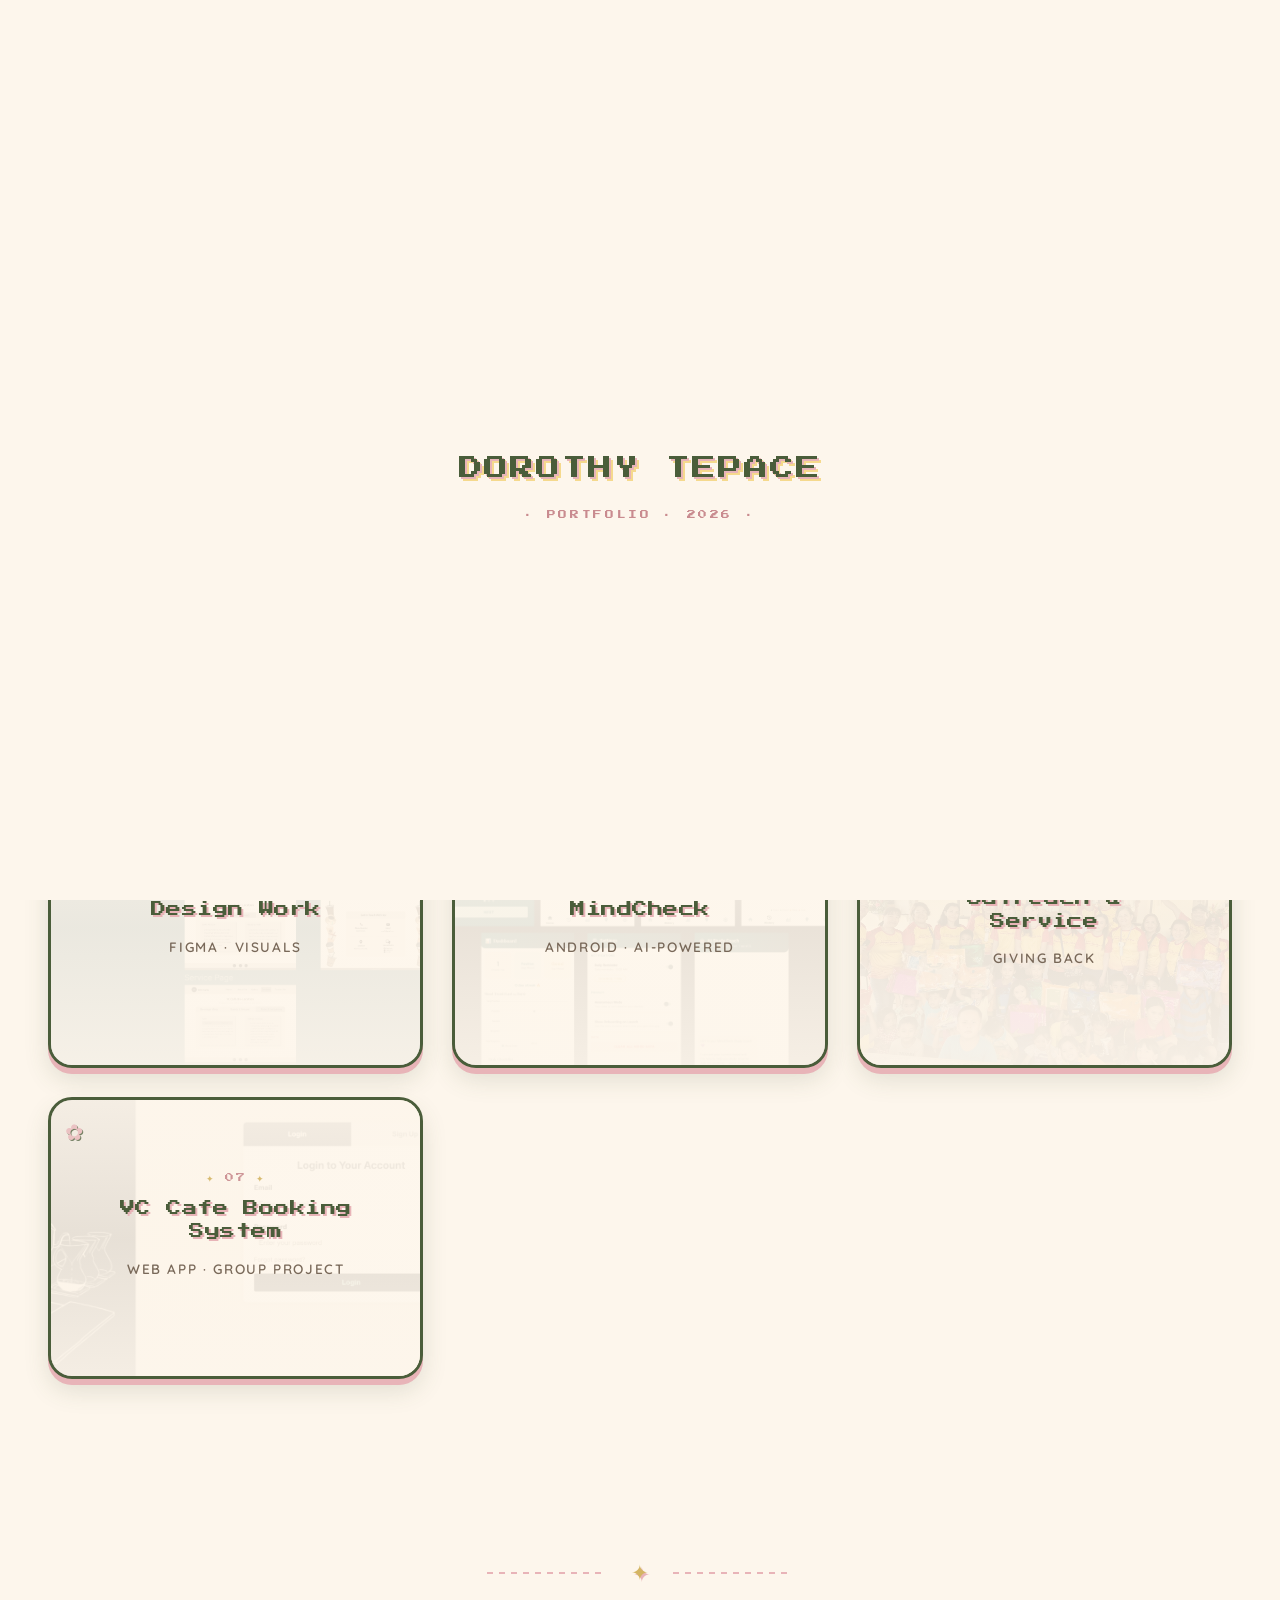
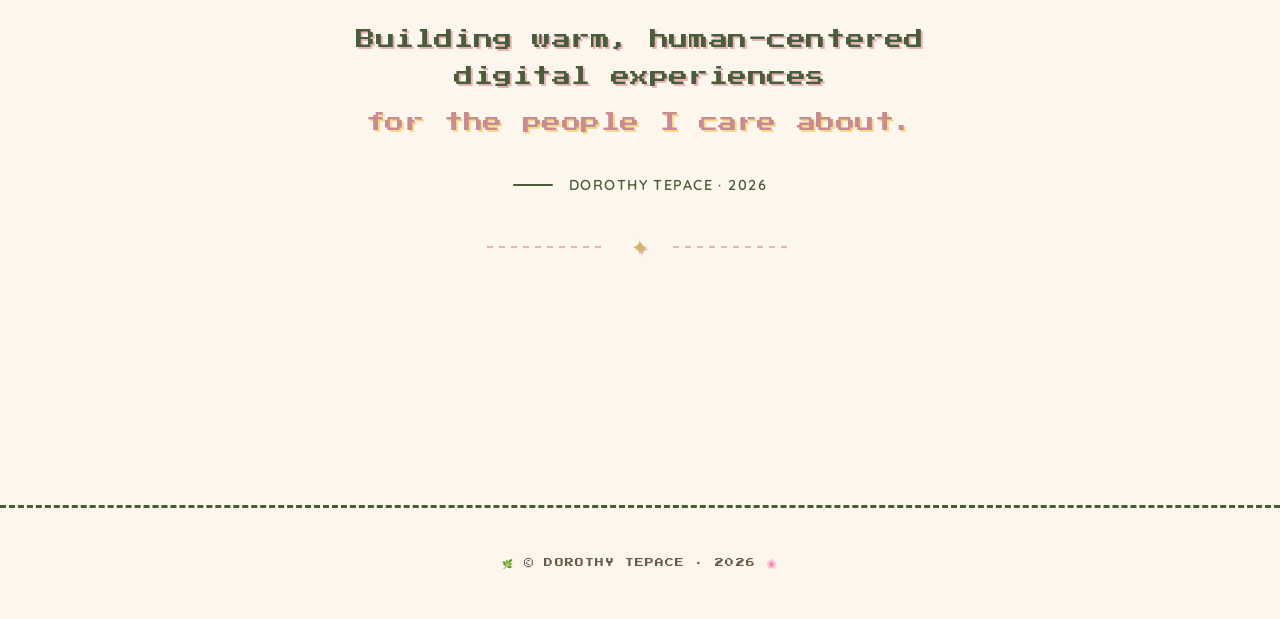
==== commit 138a7399: "refactor: clean up and reorganize index.html structure" ====
--- a/index.html
+++ b/index.html
@@ -4,15 +4,23 @@
   <meta charset="UTF-8" />
   <meta name="viewport" content="width=device-width, initial-scale=1.0" />
   <title>Dorothy Tepace · Portfolio 2026</title>
+
+  <!-- Google Fonts -->
   <link rel="preconnect" href="https://fonts.googleapis.com" />
   <link rel="preconnect" href="https://fonts.gstatic.com" crossorigin />
   <link href="https://fonts.googleapis.com/css2?family=Fraunces:opsz,wght@9..144,400;9..144,500;9..144,600;9..144,700;9..144,900&family=Inter:wght@400;500;600;700&display=swap" rel="stylesheet" />
+
+  <!-- Font Awesome -->
   <link rel="stylesheet" href="https://cdnjs.cloudflare.com/ajax/libs/font-awesome/6.0.0-beta3/css/all.min.css" />
+
+  <!-- Custom Styles -->
   <link rel="stylesheet" href="style.css" />
 </head>
 <body>
 
-  <!-- ========== SPLASH ========== -->
+  <!-- ============================================================
+       SPLASH SCREEN
+       ============================================================ -->
   <div class="splash-overlay" id="splashOverlay">
     <div class="splash-stage">
       <div class="splash-dot"></div>
@@ -21,7 +29,10 @@
     </div>
   </div>
 
-  <!-- ========== TOP NAV ========== -->
+
+  <!-- ============================================================
+       TOP NAVIGATION
+       ============================================================ -->
   <nav class="top-nav" id="topNav">
     <a href="index.html" class="brand">DT</a>
     <ul class="nav-links">
@@ -32,7 +43,10 @@
     </ul>
   </nav>
 
-  <!-- ========== SIDE NAV ========== -->
+
+  <!-- ============================================================
+       SIDE NAVIGATION
+       ============================================================ -->
   <nav class="side-nav" id="sideNav">
     <a href="index.html" class="side-link active" title="Home"><span class="nav-label">Home</span></a>
     <a href="about.html" class="side-link" title="About"><span class="nav-label">About</span></a>
@@ -40,17 +54,18 @@
     <a href="reach.html" class="side-link" title="Reach Me"><span class="nav-label">Reach Me</span></a>
   </nav>
 
-  <!-- ========== MAIN ========== -->
+
+  <!-- ============================================================
+       MAIN CONTENT
+       ============================================================ -->
   <main class="page">
 
-    <!-- ============================================================
-         SMALL EDITORIAL HEADER
-         ============================================================ -->
+    <!-- ---------- HOME HEADER ---------- -->
     <header class="home-header reveal">
       <div class="home-header-left">
         <h1>Dorothy<br /><span class="accent">Tepace</span></h1>
         <p class="role">
-          Front-end developer & UI/UX designer building warm, human-centered experiences for communities I care about.
+          Front-end developer &amp; UI/UX designer building warm, human-centered experiences for communities I care about.
         </p>
         <div class="hero-typing">
           <span class="typing-text" id="typingText"></span>
@@ -70,12 +85,9 @@
       </div>
     </header>
 
-    <!-- ============================================================
-         GALLERY GRID — 5 PROJECTS
-         ============================================================ -->
-        <section class="gallery-grid">
-
-          <section class="gallery-grid">
+
+    <!-- ---------- GALLERY GRID ---------- -->
+    <section class="gallery-grid">
 
       <!-- 01. Church Community -->
       <div class="gallery-tile slideshow reveal" data-project="church" data-gallery-title="Church Community">
@@ -215,10 +227,10 @@
         </div>
       </div>
 
-
-        <!-- ============================================================
-         STATEMENT QUOTE
-         ============================================================ -->
+    </section>
+
+
+    <!-- ---------- CLOSING STATEMENT QUOTE ---------- -->
     <section class="home-statement reveal">
       <div class="statement-divider">
         <span>✦</span>
@@ -238,11 +250,14 @@
       <div class="statement-divider">
         <span>✦</span>
       </div>
-    </section>  
     </section>
-      <!-- ============================================
-       GALLERY LIGHTBOX
-       ============================================ -->
+
+  </main>
+
+
+  <!-- ============================================================
+       GALLERY LIGHTBOX (fixed overlay)
+       ============================================================ -->
   <div class="gallery-lightbox" id="galleryLightbox">
     <button class="gallery-lb-close" id="galleryLbClose" aria-label="Close">✕</button>
     <button class="gallery-lb-nav gallery-lb-prev" id="galleryLbPrev" aria-label="Previous">‹</button>
@@ -261,16 +276,24 @@
       <div class="gallery-lb-thumbs" id="galleryLbThumbs"></div>
     </div>
   </div>
-  </main>
-
-  <!-- ========== FOOTER ========== -->
+
+
+  <!-- ============================================================
+       FOOTER
+       ============================================================ -->
   <footer class="site-footer">
     © Dorothy Tepace · 2026
   </footer>
 
-  <!-- ========== SCRIPTS ========== -->
+
+  <!-- ============================================================
+       SCRIPTS
+       ============================================================ -->
   <script>
-    /* ========== SPLASH ON FIRST LOAD ========== */
+
+    /* ============================================================
+       1. SPLASH — shows once per session
+       ============================================================ */
     (function () {
       const splashOverlay = document.getElementById('splashOverlay');
       if (!splashOverlay) return;
@@ -292,7 +315,10 @@
       }
     })();
 
-    /* ========== NAV SWAP ON SCROLL ========== */
+
+    /* ============================================================
+       2. NAV SWAP — top nav hides, side nav appears on scroll
+       ============================================================ */
     (function () {
       const topNav = document.getElementById('topNav');
       const sideNav = document.getElementById('sideNav');
@@ -313,7 +339,10 @@
       window.addEventListener('load', updateNav);
     })();
 
-    /* ========== TYPING ANIMATION ========== */
+
+    /* ============================================================
+       3. TYPING ANIMATION — cycles through roles
+       ============================================================ */
     (function () {
       const typingText = document.getElementById('typingText');
       if (!typingText) return;
@@ -357,7 +386,10 @@
       typeLoop();
     })();
 
-    /* ========== SCROLL REVEAL ========== */
+
+    /* ============================================================
+       4. SCROLL REVEAL — fade elements in as you scroll
+       ============================================================ */
     (function () {
       const reveals = document.querySelectorAll('.reveal');
       if (!reveals.length) return;
@@ -376,13 +408,15 @@
       reveals.forEach(el => observer.observe(el));
     })();
 
-        /* ========== AUTO-PLAYING TILE SLIDESHOWS ========== */
+
+    /* ============================================================
+       5. AUTO-PLAYING TILE SLIDESHOWS
+       ============================================================ */
     (function () {
       const slideshows = document.querySelectorAll('.tile-slideshow');
       if (!slideshows.length) return;
 
       slideshows.forEach((container) => {
-        // Read image list from data-images attribute
         let images = [];
         try {
           images = JSON.parse(container.dataset.images || '[]');
@@ -418,7 +452,10 @@
       });
     })();
 
-        /* ========== GALLERY LIGHTBOX ========== */
+
+    /* ============================================================
+       6. GALLERY LIGHTBOX — opens on tile click
+       ============================================================ */
     (function () {
       const lightbox = document.getElementById('galleryLightbox');
       const lbImage = document.getElementById('galleryLbImage');
@@ -534,6 +571,7 @@
         if (e.key === 'ArrowLeft') prevImage();
       });
     })();
+
   </script>
 
 </body>
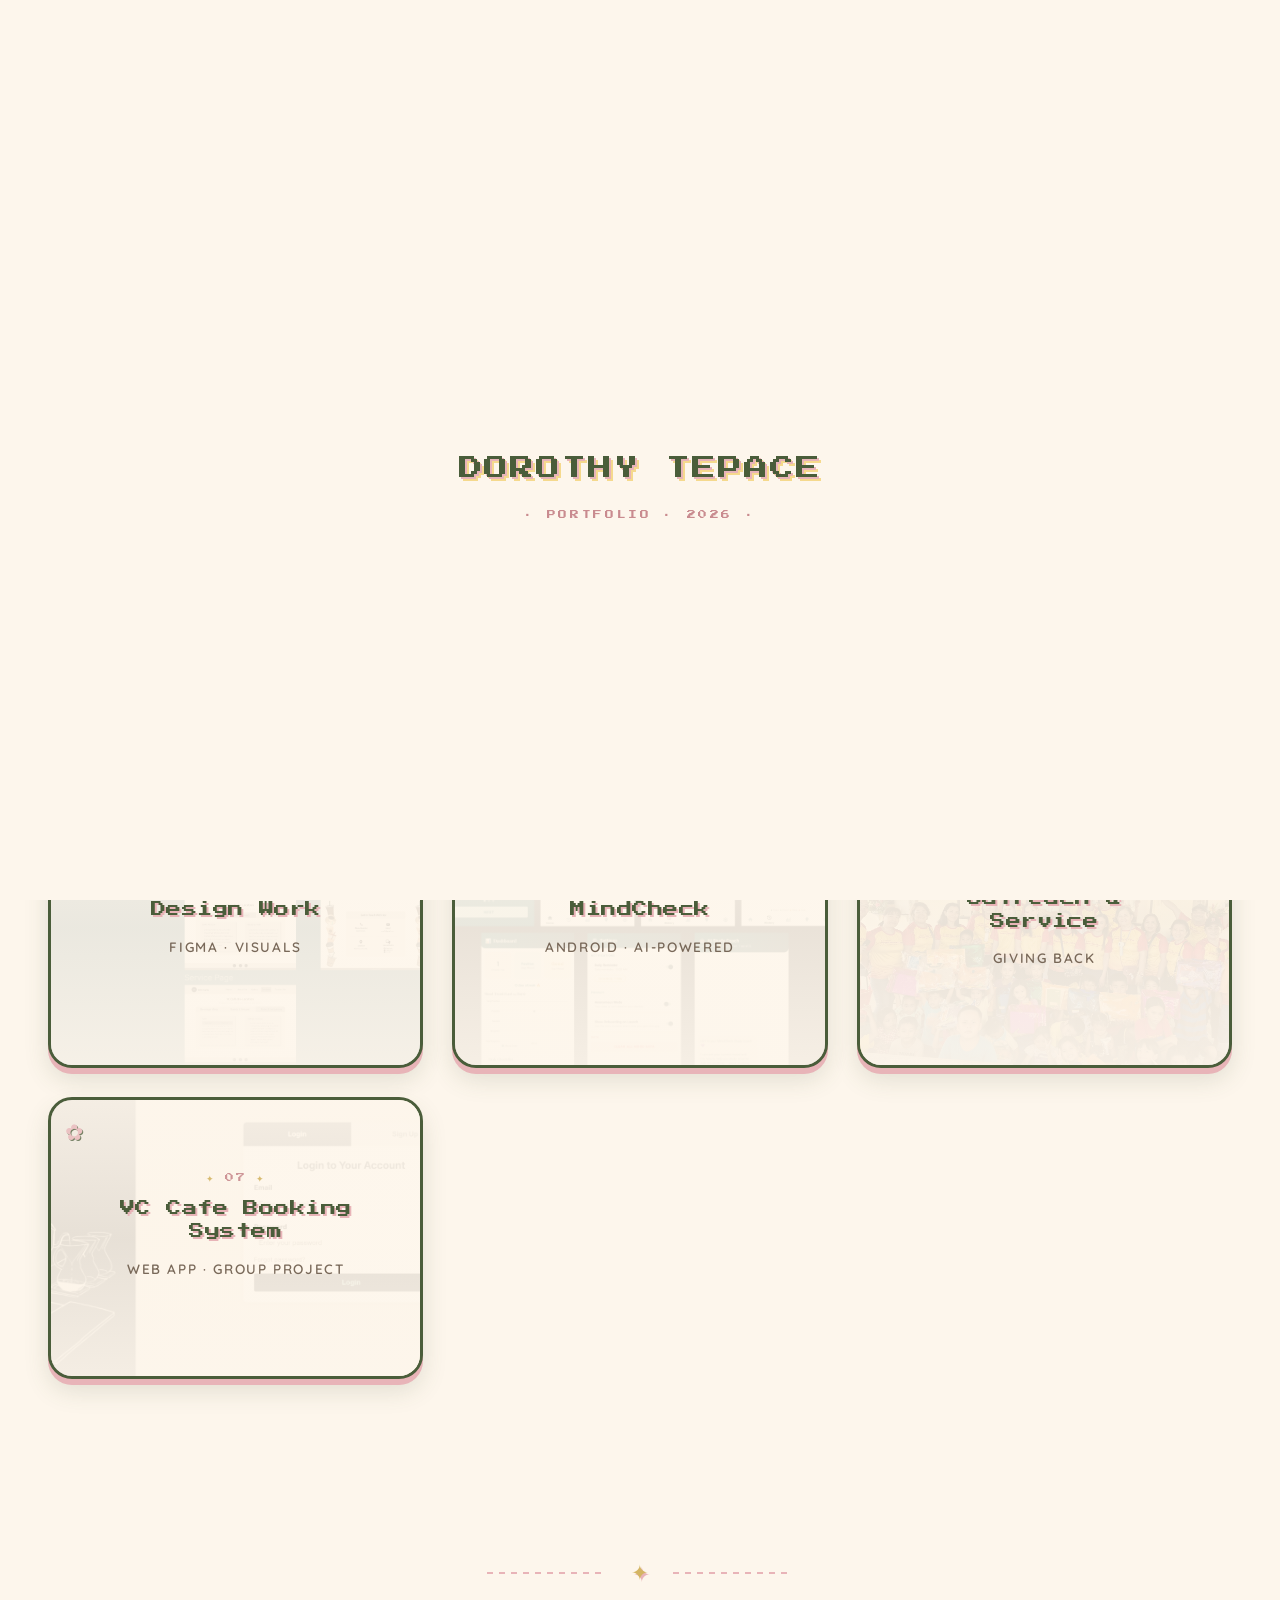
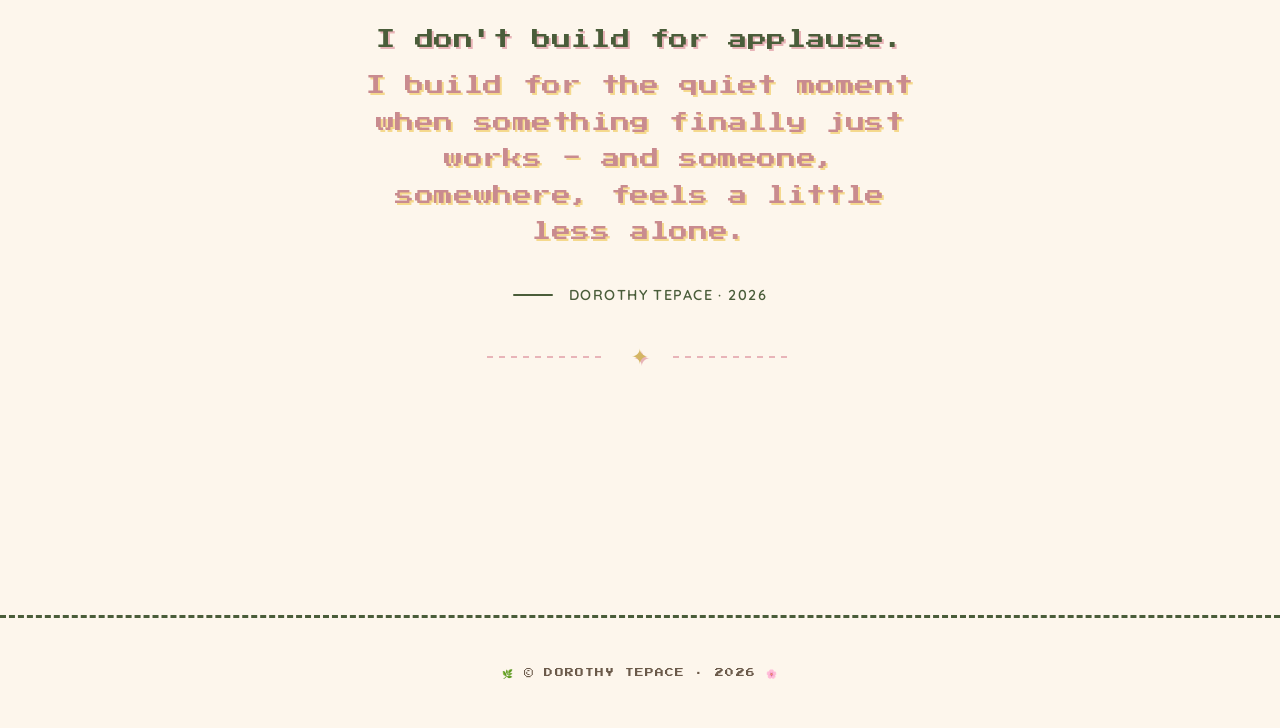
==== commit 5571973c: "fix: statement below gallery, balanced 2-column grid" ====
--- a/index.html
+++ b/index.html
@@ -238,8 +238,8 @@
 
       <blockquote class="statement-quote">
         <p>
-          Building warm, human-centered digital experiences
-          <span class="statement-accent">for the people I care about.</span>
+          I don't build for applause. 
+          <span class="statement-accent">I build for the quiet moment when something finally just works - and someone, somewhere, feels a little less alone.</span>
         </p>
         <footer class="statement-attribution">
           <span class="statement-line"></span>
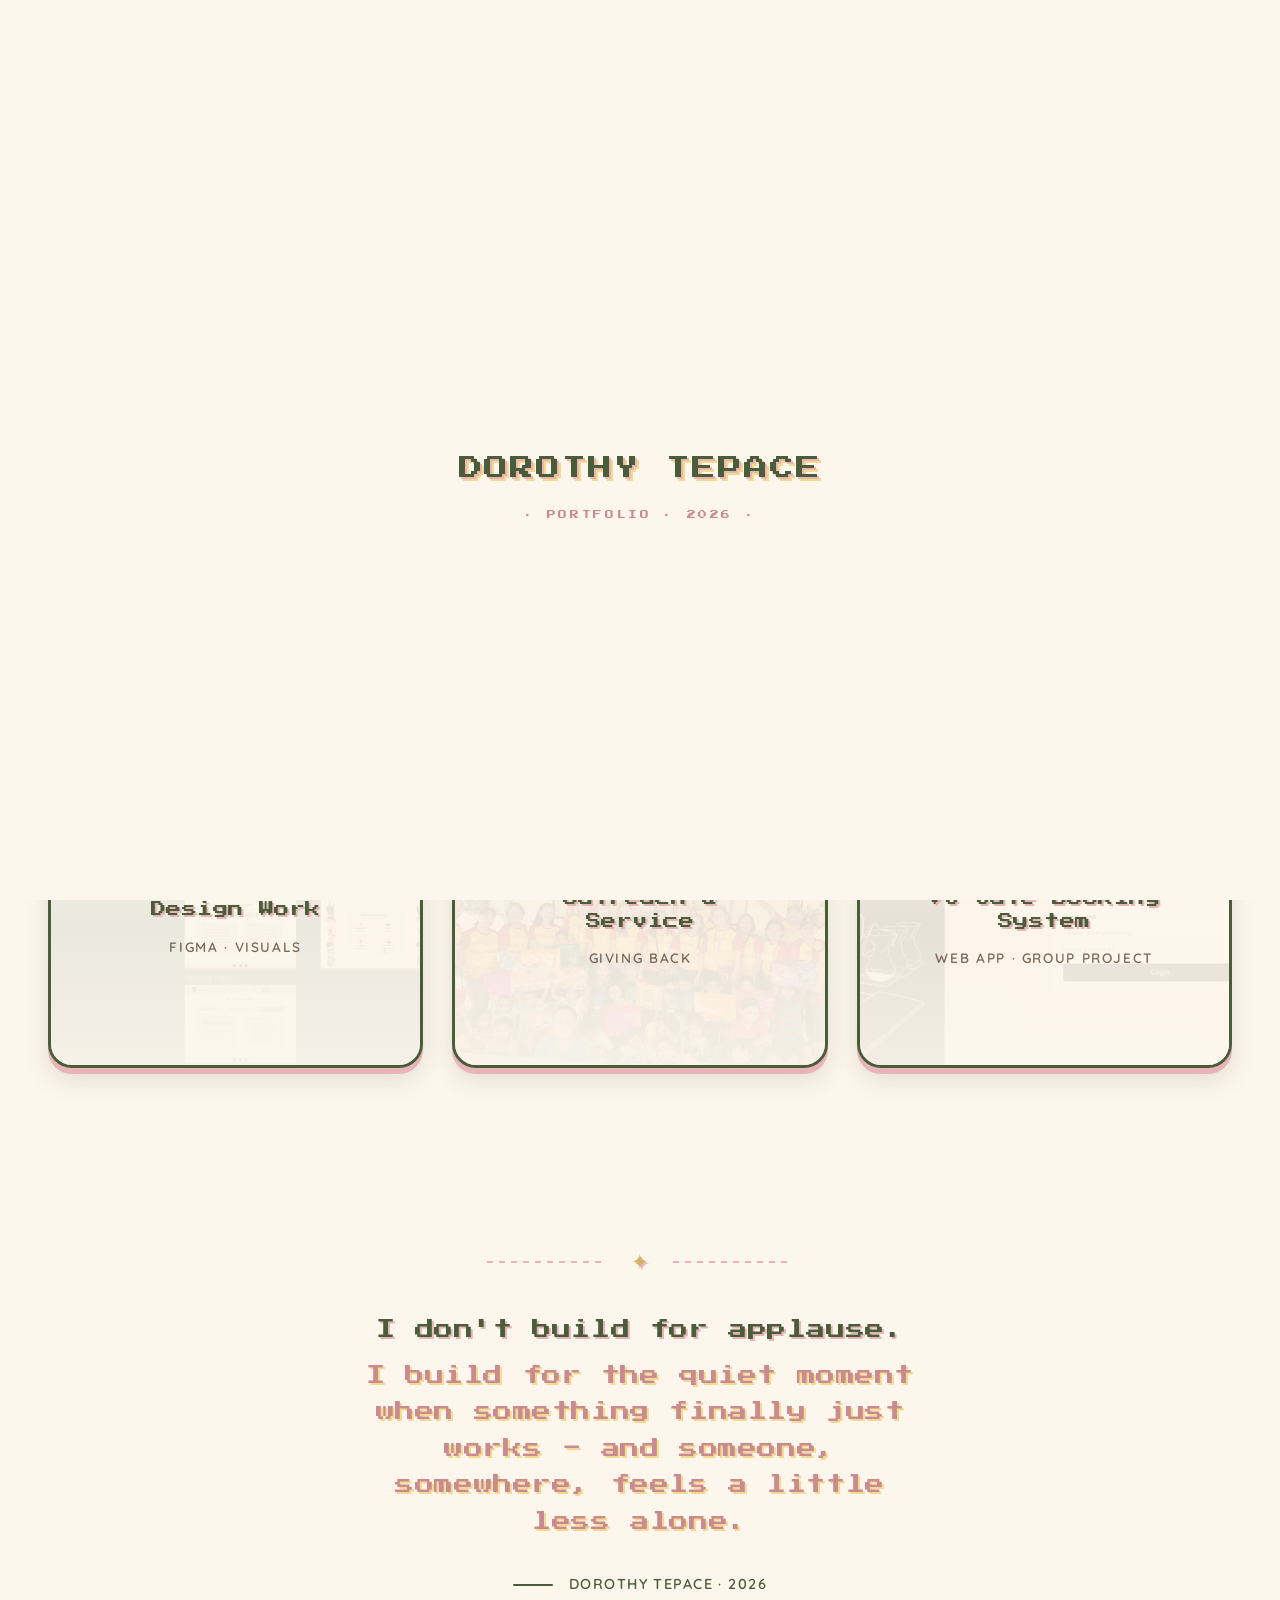
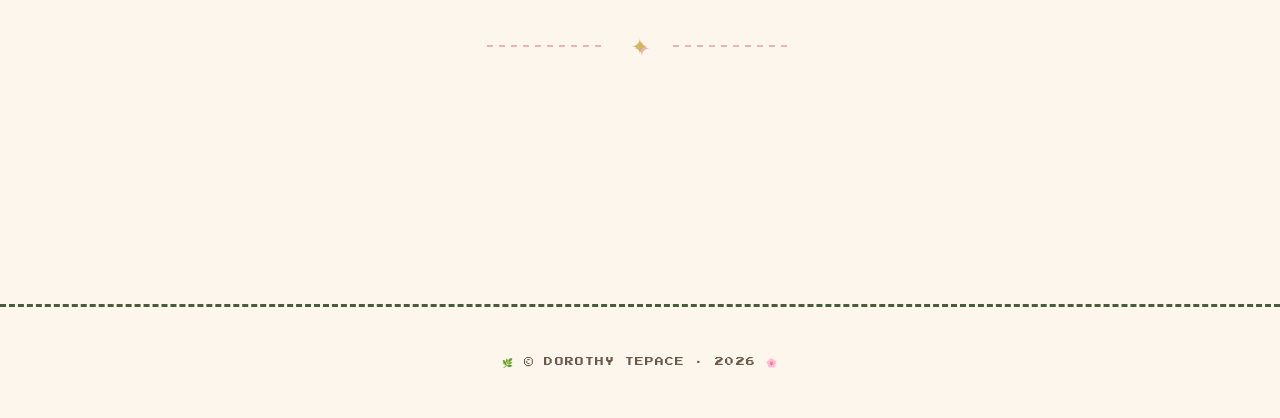
==== commit 1abfefd6: "curate gallery to top 6 tiles, remove MindCheck (moved to projects page)" ====
--- a/index.html
+++ b/index.html
@@ -167,23 +167,7 @@
         </div>
       </div>
 
-      <!-- 05. MindCheck -->
-      <div class="gallery-tile slideshow reveal" data-project="mindcheck" data-gallery-title="MindCheck Student Wellness">
-        <div class="tile-slideshow" data-images='[
-          "images/mindcheck/1.png"
-        ]'></div>
-        <div class="gallery-tile-content">
-          <span class="gallery-tile-index">05</span>
-          <h3>MindCheck</h3>
-          <div class="gallery-tile-meta">Android · AI-Powered</div>
-          <div class="gallery-tile-tags">
-            <span>Android</span>
-            <span>Gemini API</span>
-          </div>
-        </div>
-      </div>
-
-      <!-- 06. Outreach & Service -->
+      <!-- 05. Outreach & Service -->
       <div class="gallery-tile slideshow reveal" data-project="outreach" data-gallery-title="Outreach &amp; Service">
         <div class="tile-slideshow" data-images='[
           "images/outreach/1.jpg",
@@ -191,7 +175,7 @@
           "images/outreach/3.jpg"
         ]'></div>
         <div class="gallery-tile-content">
-          <span class="gallery-tile-index">06</span>
+          <span class="gallery-tile-index">05</span>
           <h3>Outreach &amp; Service</h3>
           <div class="gallery-tile-meta">Giving Back</div>
           <div class="gallery-tile-tags">
@@ -201,7 +185,7 @@
         </div>
       </div>
 
-      <!-- 07. VC Cafe Booking -->
+      <!-- 06. VC Cafe Booking -->
       <div class="gallery-tile slideshow reveal" data-project="vccafe" data-gallery-title="VC Cafe Booking System">
         <div class="tile-slideshow" data-images='[
           "images/vccafe/1.png",
@@ -217,7 +201,7 @@
           "images/vccafe/11.png"
         ]'></div>
         <div class="gallery-tile-content">
-          <span class="gallery-tile-index">07</span>
+          <span class="gallery-tile-index">06</span>
           <h3>VC Cafe Booking System</h3>
           <div class="gallery-tile-meta">Web App · Group Project</div>
           <div class="gallery-tile-tags">
--- a/style.css
+++ b/style.css
@@ -463,7 +463,6 @@
   display: grid;
   grid-template-columns: repeat(auto-fit, minmax(360px, 1fr));
   gap: 1.8rem;
-  margin-bottom: 6rem;
 }
 
 .gallery-tile {
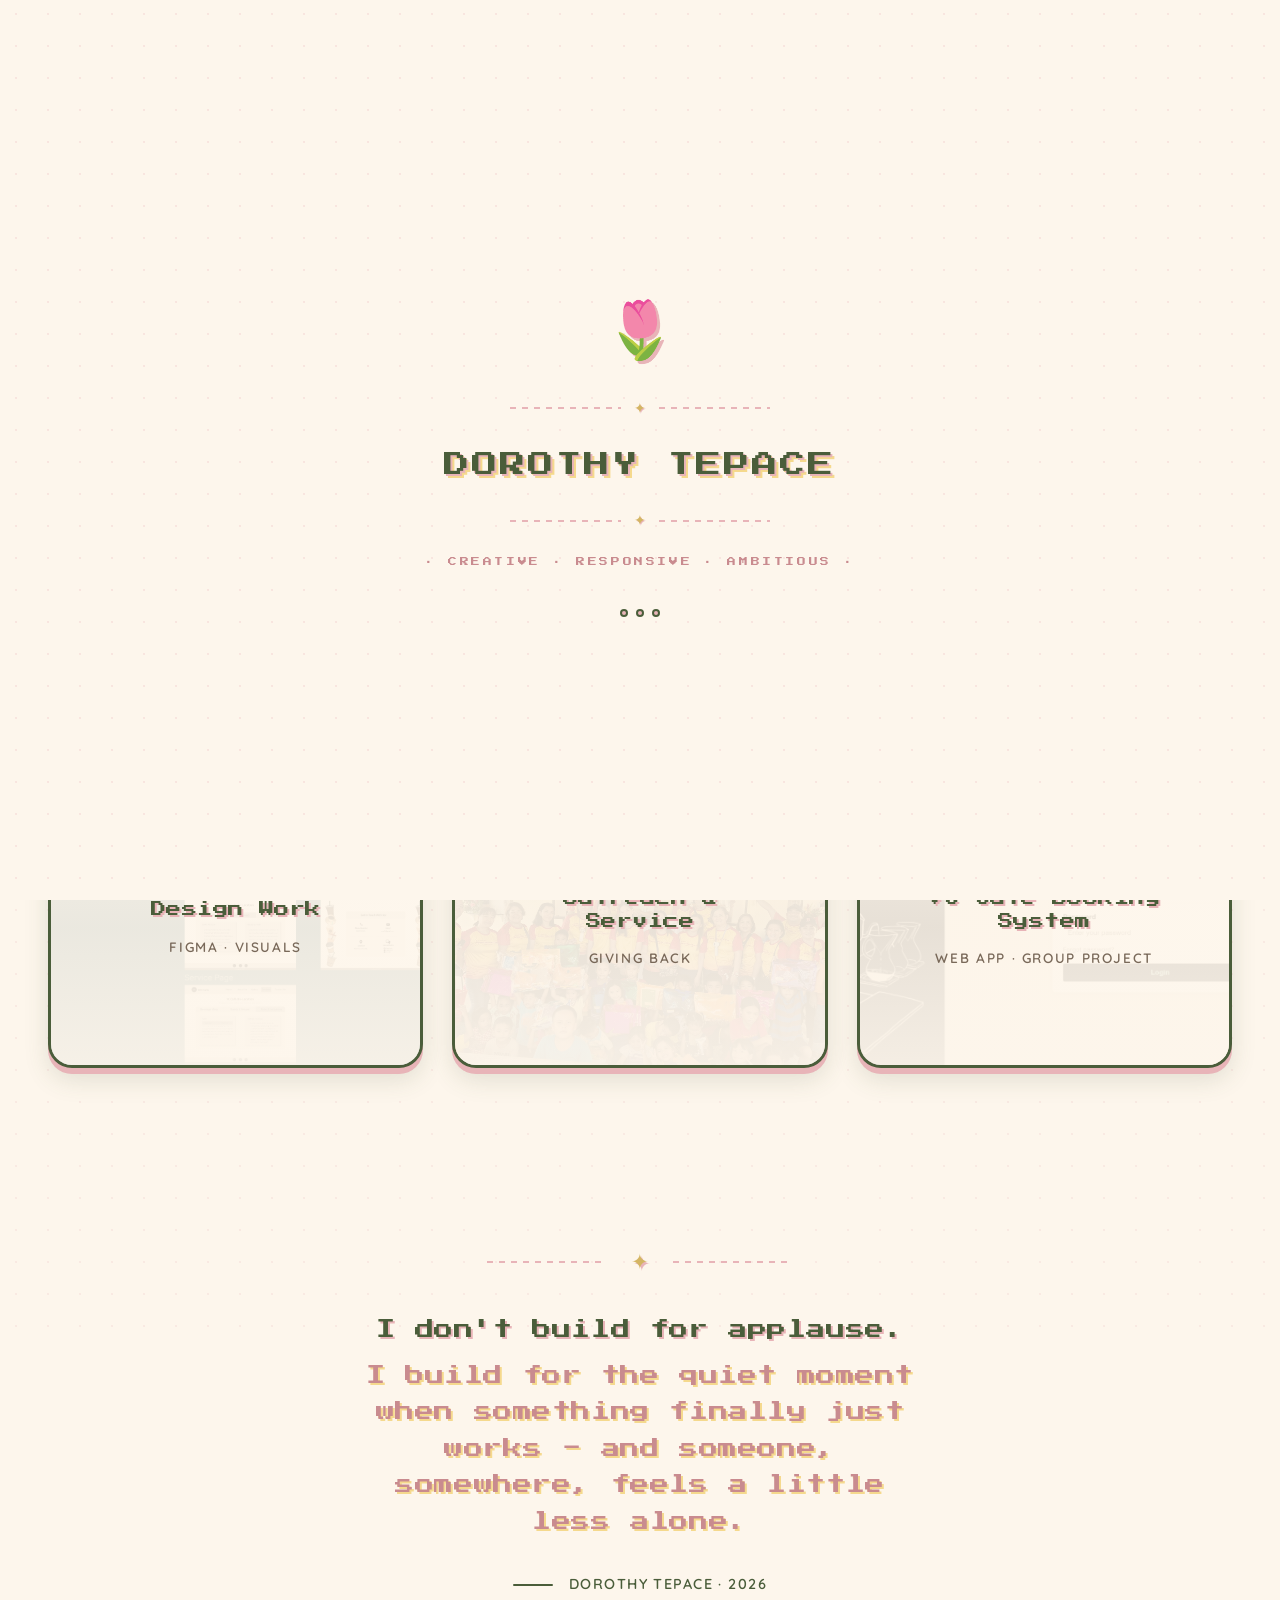
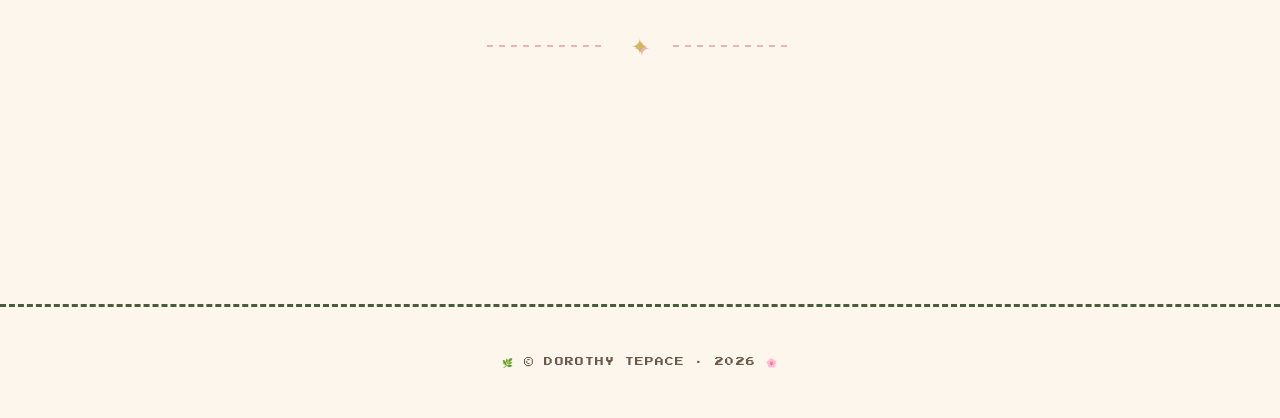
==== commit 0c735566: "feat: dark mode toggle + animated background blobs and stars" ====
--- a/index.html
+++ b/index.html
@@ -18,17 +18,60 @@
 </head>
 <body>
 
+    <!-- ============================================================
+       ANIMATED BACKGROUND LAYERS
+       ============================================================ -->
+  <div class="bg-blobs" aria-hidden="true">
+    <div class="bg-blob bg-blob-1"></div>
+    <div class="bg-blob bg-blob-2"></div>
+    <div class="bg-blob bg-blob-3"></div>
+  </div>
+  <div class="bg-stars" aria-hidden="true"></div>
+
+    <!-- ============================================================
+       DARK MODE TOGGLE
+       ============================================================ -->
+  <button class="theme-toggle" id="themeToggle" aria-label="Toggle dark mode" title="Toggle dark mode">
+    <span class="theme-toggle-icon theme-toggle-sun">☀️</span>
+    <span class="theme-toggle-icon theme-toggle-moon">🌙</span>
+  </button>
+
   <!-- ============================================================
-       SPLASH SCREEN
+       SPLASH SCREEN — Cottagecore Pixel Edition
        ============================================================ -->
   <div class="splash-overlay" id="splashOverlay">
     <div class="splash-stage">
-      <div class="splash-dot"></div>
+
+      <!-- Blooming flower -->
+      <div class="splash-flower">
+        <span class="splash-petal">🌷</span>
+      </div>
+
+      <!-- Decorative top divider -->
+      <div class="splash-divider">
+        <span class="splash-dash">✦</span>
+      </div>
+
+      <!-- Name -->
       <div class="splash-name">DOROTHY TEPACE</div>
-      <div class="splash-tagline">portfolio · 2026</div>
+
+      <!-- Decorative bottom divider -->
+      <div class="splash-divider">
+        <span class="splash-dash">✦</span>
+      </div>
+
+      <!-- Tagline -->
+      <div class="splash-tagline">creative · responsive · ambitious</div>
+
+      <!-- Loading dots -->
+      <div class="splash-loader">
+        <span class="splash-loader-dot"></span>
+        <span class="splash-loader-dot"></span>
+        <span class="splash-loader-dot"></span>
+      </div>
+
     </div>
   </div>
-
 
   <!-- ============================================================
        TOP NAVIGATION
@@ -556,6 +599,28 @@
       });
     })();
 
+        /* ============================================================
+       7. DARK MODE TOGGLE — saves preference to localStorage
+       ============================================================ */
+    (function () {
+      const toggle = document.getElementById('themeToggle');
+      if (!toggle) return;
+
+      const STORAGE_KEY = 'theme';
+
+      /* Apply saved theme immediately to prevent flash */
+      const saved = localStorage.getItem(STORAGE_KEY);
+      if (saved === 'dark') {
+        document.body.classList.add('dark-mode');
+      }
+
+      toggle.addEventListener('click', () => {
+        document.body.classList.toggle('dark-mode');
+        const isDark = document.body.classList.contains('dark-mode');
+        localStorage.setItem(STORAGE_KEY, isDark ? 'dark' : 'light');
+      });
+    })();
+
   </script>
 
 </body>
--- a/style.css
+++ b/style.css
@@ -89,15 +89,22 @@
   mix-blend-mode: multiply;
 }
 
-/* Soft dotted grid background */
+/* Soft dotted grid background — drifting upward */
 body::before {
   content: "";
   position: fixed;
-  inset: 0;
+  inset: -50% -50% -50% -50%;
   z-index: -1;
   pointer-events: none;
-  background-image: radial-gradient(circle, rgba(232, 180, 184, 0.15) 1.5px, transparent 1.5px);
+  background-image: radial-gradient(circle, rgba(232, 180, 184, 0.18) 1.5px, transparent 1.5px);
   background-size: 32px 32px;
+  animation: drift-up 60s linear infinite;
+  will-change: transform;
+}
+
+@keyframes drift-up {
+  0%   { transform: translateY(0); }
+  100% { transform: translateY(-32px); }
 }
 
 /* Typography */
@@ -1748,7 +1755,7 @@
 
 
 /* ============================================================
-   15. SPLASH OVERLAY
+   15. SPLASH OVERLAY — Cottagecore Pixel Edition
    ============================================================ */
 
 .splash-overlay {
@@ -1763,66 +1770,207 @@
   transition: opacity 0.8s var(--ease-out);
 }
 
-.splash-overlay.fade-out { opacity: 0; pointer-events: none; }
-
-.splash-overlay .splash-stage {
+/* Soft dotted background inside splash */
+.splash-overlay::before {
+  content: "";
+  position: absolute;
+  inset: -50%;
+  background-image: radial-gradient(circle, rgba(232, 180, 184, 0.25) 1.5px, transparent 1.5px);
+  background-size: 32px 32px;
+  animation: drift-up 60s linear infinite;
+  z-index: 0;
+}
+
+/* Fade-out state */
+.splash-overlay.fade-out {
+  opacity: 0;
+  pointer-events: none;
+}
+
+/* ---------- Stage ---------- */
+.splash-stage {
   position: relative;
+  z-index: 1;
   text-align: center;
-}
-
-.splash-overlay .splash-dot {
-  width: 30px;
-  height: 30px;
-  margin: 0 auto 2.5rem;
-  background: var(--rose);
-  border: 3px solid var(--moss);
-  border-radius: 50%;
-  animation: bloom 2.6s cubic-bezier(0.4, 0, 0.2, 1) forwards;
-}
-
-.splash-overlay .splash-dot::before {
-  content: "✿";
-  position: absolute;
-  top: 50%; left: 50%;
-  transform: translate(-50%, -50%);
-  font-size: 1rem;
-  color: var(--moss);
-}
-
-@keyframes bloom {
-  0%   { transform: scale(1);   box-shadow: 0 0 0 0 rgba(232, 180, 184, 0.6); }
-  40%  { transform: scale(8);   box-shadow: 0 0 0 24px rgba(232, 180, 184, 0.2); }
-  70%  { transform: scale(14);  box-shadow: 0 0 0 48px rgba(232, 180, 184, 0); }
-  100% { transform: scale(1);   opacity: 0; }
-}
-
-.splash-overlay .splash-name {
-  font-family: var(--font-pixel);
-  font-size: clamp(0.9rem, 2.5vw, 1.5rem);
+  display: flex;
+  flex-direction: column;
+  align-items: center;
+  gap: 1.4rem;
+  padding: 2rem;
+}
+
+/* ---------- Blooming flower ---------- */
+.splash-flower {
+  position: relative;
+  width: 90px;
+  height: 90px;
+  display: flex;
+  align-items: center;
+  justify-content: center;
+}
+
+.splash-petal {
+  font-size: 3.5rem;
+  line-height: 1;
+  display: block;
+  animation: flower-bloom 2.6s cubic-bezier(0.34, 1.56, 0.64, 1) forwards;
+  filter: drop-shadow(3px 3px 0 var(--rose));
+  opacity: 0;
+  transform: scale(0) rotate(-30deg);
+}
+
+@keyframes flower-bloom {
+  0% {
+    opacity: 0;
+    transform: scale(0) rotate(-30deg);
+  }
+  45% {
+    opacity: 1;
+    transform: scale(1.25) rotate(8deg);
+  }
+  70% {
+    transform: scale(0.95) rotate(-3deg);
+  }
+  100% {
+    opacity: 1;
+    transform: scale(1) rotate(0deg);
+  }
+}
+
+/* Gentle idle wobble after bloom */
+.splash-flower {
+  animation: flower-wobble 3s ease-in-out 2.6s infinite;
+}
+
+@keyframes flower-wobble {
+  0%, 100% { transform: rotate(0deg); }
+  25%      { transform: rotate(-4deg); }
+  75%      { transform: rotate(4deg); }
+}
+
+/* ---------- Divider ---------- */
+.splash-divider {
+  display: flex;
+  align-items: center;
+  justify-content: center;
+  width: 260px;
+  max-width: 80vw;
+  opacity: 0;
+  animation: fade-up 0.9s var(--ease-out) 1.2s forwards;
+}
+
+.splash-divider::before,
+.splash-divider::after {
+  content: "";
+  flex: 1;
+  height: 2px;
+  background: repeating-linear-gradient(
+    90deg,
+    var(--rose) 0, var(--rose) 6px,
+    transparent 6px, transparent 12px
+  );
+}
+
+.splash-dash {
+  font-size: 0.9rem;
+  color: var(--butter-deep);
+  text-shadow: 1px 1px 0 var(--rose);
+  margin: 0 0.8rem;
+  animation: gentle-spin 4s ease-in-out infinite;
+}
+
+/* ---------- Name ---------- */
+.splash-name {
+  font-family: var(--font-pixel);
+  font-size: clamp(1rem, 2.6vw, 1.6rem);
   letter-spacing: 0.08em;
   color: var(--moss);
-  text-shadow: 2px 2px 0 var(--rose), 4px 4px 0 var(--butter);
+  text-shadow:
+    2px 2px 0 var(--rose),
+    4px 4px 0 var(--butter);
   opacity: 0;
-  margin-bottom: 1.2rem;
-  animation: fadeUp 1.3s var(--ease-out) 1.4s forwards;
-}
-
-.splash-overlay .splash-tagline {
+  animation: fade-up 1s var(--ease-out) 1.4s forwards;
+  margin: 0;
+}
+
+/* ---------- Tagline ---------- */
+.splash-tagline {
   font-family: var(--font-pixel);
   font-size: 0.55rem;
   letter-spacing: 0.3em;
   text-transform: uppercase;
   color: var(--rose-deep);
   opacity: 0;
-  animation: fadeUp 1s var(--ease-out) 2.3s forwards;
-}
-
-.splash-overlay .splash-tagline::before { content: "· "; }
-.splash-overlay .splash-tagline::after  { content: " ·"; }
-
-@keyframes fadeUp {
-  from { opacity: 0; transform: translateY(20px); }
-  to   { opacity: 1; transform: translateY(0); }
+  animation: fade-up 1s var(--ease-out) 2s forwards;
+  margin: 0;
+}
+
+.splash-tagline::before { content: "· "; }
+.splash-tagline::after  { content: " ·"; }
+
+/* ---------- Loading dots ---------- */
+.splash-loader {
+  display: flex;
+  align-items: center;
+  gap: 0.5rem;
+  margin-top: 1rem;
+  opacity: 0;
+  animation: fade-up 0.8s var(--ease-out) 2.3s forwards;
+}
+
+.splash-loader-dot {
+  width: 8px;
+  height: 8px;
+  background: var(--rose);
+  border: 2px solid var(--moss);
+  border-radius: 50%;
+  animation: loader-bounce 1.4s ease-in-out infinite;
+}
+
+.splash-loader-dot:nth-child(2) { animation-delay: 0.2s; }
+.splash-loader-dot:nth-child(3) { animation-delay: 0.4s; }
+
+@keyframes loader-bounce {
+  0%, 80%, 100% {
+    transform: translateY(0);
+    background: var(--rose);
+  }
+  40% {
+    transform: translateY(-6px);
+    background: var(--butter);
+  }
+}
+
+/* ---------- Shared fade-up animation ---------- */
+@keyframes fade-up {
+  from {
+    opacity: 0;
+    transform: translateY(12px);
+  }
+  to {
+    opacity: 1;
+    transform: translateY(0);
+  }
+}
+
+/* ---------- Reduced motion ---------- */
+@media (prefers-reduced-motion: reduce) {
+  .splash-petal,
+  .splash-flower,
+  .splash-dash,
+  .splash-loader-dot {
+    animation: none !important;
+    opacity: 1 !important;
+    transform: none !important;
+  }
+  .splash-divider,
+  .splash-name,
+  .splash-tagline,
+  .splash-loader {
+    animation: none !important;
+    opacity: 1 !important;
+    transform: none !important;
+  }
 }
 
 
@@ -2014,4 +2162,381 @@
     animation-duration: 0.01ms !important;
     transition-duration: 0.01ms !important;
   }
+}
+
+/* ============================================================
+   20. THEME TOGGLE — dark mode button
+   ============================================================ */
+
+.theme-toggle {
+  position: fixed;
+  top: 1rem;
+  right: 1rem;
+  z-index: 200;
+  width: 48px;
+  height: 48px;
+  padding: 0;
+  background: var(--bg-card);
+  border: 3px solid var(--moss);
+  border-radius: 50%;
+  box-shadow: 0 4px 0 var(--rose);
+  cursor: pointer;
+  display: flex;
+  align-items: center;
+  justify-content: center;
+  transition: all 0.3s var(--ease-out);
+  font-size: 1.2rem;
+  overflow: hidden;
+}
+
+.theme-toggle:hover {
+  background: var(--butter);
+  transform: translateY(-2px) rotate(-8deg);
+  box-shadow: 0 6px 0 var(--butter-deep);
+}
+
+.theme-toggle:active {
+  transform: translateY(2px) rotate(0);
+  box-shadow: 0 2px 0 var(--rose);
+}
+
+.theme-toggle-icon {
+  position: absolute;
+  transition: transform 0.5s var(--ease-spring), opacity 0.3s var(--ease-out);
+  line-height: 1;
+}
+
+.theme-toggle-moon {
+  transform: translateY(-40px) rotate(-40deg);
+  opacity: 0;
+}
+
+/* When dark mode is active */
+body.dark-mode .theme-toggle-sun {
+  transform: translateY(40px) rotate(40deg);
+  opacity: 0;
+}
+
+body.dark-mode .theme-toggle-moon {
+  transform: translateY(0) rotate(0);
+  opacity: 1;
+}
+
+/* On mobile, move the toggle below the top nav */
+@media (max-width: 768px) {
+  .theme-toggle {
+    top: auto;
+    bottom: 5rem;
+    right: 1rem;
+    width: 44px;
+    height: 44px;
+  }
+}
+
+
+/* ============================================================
+   21. DARK MODE — theme override
+   ============================================================ */
+
+body.dark-mode {
+  --bg: #1a1414;
+  --bg-lighter: #221a1a;
+  --bg-card: #2a2020;
+  --bg-elevated: #332626;
+
+  --moss: #a8b89c;
+  --moss-light: #c4d1b6;
+
+  --rose: #d9a5a0;
+  --rose-deep: #e8b4b8;
+
+  --butter: #f5d98d;
+  --butter-deep: #ffd700;
+
+  --text: #f0e8e0;
+  --text-dim: #b8ada0;
+  --text-muted: #8a7a6a;
+
+  --border: #3a2e2a;
+  --border-bright: #a8b89c;
+
+  background: var(--bg);
+  color: var(--text);
+}
+
+/* Global text overrides */
+body.dark-mode h1,
+body.dark-mode h2,
+body.dark-mode h3,
+body.dark-mode h4 {
+  color: var(--moss);
+  text-shadow: 2px 2px 0 rgba(217, 165, 160, 0.3);
+}
+
+body.dark-mode p {
+  color: var(--text-dim);
+}
+
+body.dark-mode a {
+  color: var(--rose-deep);
+}
+
+body.dark-mode a:hover {
+  color: var(--moss);
+}
+
+/* Body background — darker, less visible dots */
+body.dark-mode::before {
+  background-image: radial-gradient(circle, rgba(217, 165, 160, 0.12) 1.5px, transparent 1.5px);
+}
+
+body.dark-mode::after {
+  background-image: radial-gradient(circle, rgba(255, 255, 255, 0.02) 1px, transparent 1px);
+  mix-blend-mode: screen;
+}
+
+/* Top nav */
+body.dark-mode .top-nav {
+  background: rgba(26, 20, 20, 0.95);
+  border-bottom-color: var(--moss);
+  box-shadow: 0 4px 0 rgba(217, 165, 160, 0.3);
+}
+
+body.dark-mode .nav-links a {
+  color: var(--text-dim);
+}
+
+body.dark-mode .nav-links a:hover,
+body.dark-mode .nav-links a.active {
+  color: var(--bg);
+}
+
+/* Side nav */
+body.dark-mode .side-nav {
+  background: rgba(42, 32, 32, 0.95);
+  border-color: var(--moss);
+  box-shadow: 0 6px 0 rgba(217, 165, 160, 0.3);
+}
+
+body.dark-mode .side-link {
+  color: var(--text-dim);
+}
+
+body.dark-mode .side-link.active {
+  background: var(--moss);
+  color: var(--bg);
+}
+
+/* Tiles, cards, modals */
+body.dark-mode .gallery-tile {
+  background: var(--bg-card);
+  border-color: var(--moss);
+  box-shadow: 0 6px 0 rgba(217, 165, 160, 0.25), 0 12px 24px rgba(0, 0, 0, 0.5);
+}
+
+body.dark-mode .gallery-tile::before {
+  background: linear-gradient(
+    to bottom,
+    rgba(26, 20, 20, 0.9) 0%,
+    rgba(26, 20, 20, 0.75) 50%,
+    rgba(26, 20, 20, 0.9) 100%
+  );
+}
+
+body.dark-mode .gallery-tile:hover::before {
+  background: linear-gradient(
+    to bottom,
+    rgba(26, 20, 20, 0.85) 0%,
+    rgba(42, 32, 32, 0.7) 50%,
+    rgba(26, 20, 20, 0.85) 100%
+  );
+}
+
+body.dark-mode .gallery-tile h3 {
+  color: var(--moss);
+  text-shadow: 2px 2px 0 rgba(217, 165, 160, 0.4);
+}
+
+body.dark-mode .gallery-tile-meta {
+  color: var(--text-dim);
+}
+
+body.dark-mode .gallery-tile-tags span {
+  background: var(--bg-elevated);
+  color: var(--moss);
+  border-color: var(--rose);
+}
+
+body.dark-mode .proj-card,
+body.dark-mode .skill-block,
+body.dark-mode .workflow-step {
+  background: var(--bg-card);
+  border-color: var(--moss);
+}
+
+body.dark-mode .fun-fact-box,
+body.dark-mode .qr-block {
+  background: var(--bg-card);
+  border-color: var(--rose);
+  color: var(--text);
+}
+
+body.dark-mode .modal {
+  background: var(--bg-lighter);
+  color: var(--text);
+}
+
+body.dark-mode .modal-header h2 {
+  color: var(--moss);
+}
+
+body.dark-mode .modal-content p,
+body.dark-mode .modal-content li {
+  color: var(--text-dim);
+}
+
+body.dark-mode .contact-row {
+  color: var(--text);
+  border-bottom-color: rgba(217, 165, 160, 0.3);
+}
+
+body.dark-mode .contact-row .contact-value {
+  color: var(--text);
+}
+
+body.dark-mode .contact-row:hover .contact-value {
+  color: var(--moss);
+}
+
+/* Section dividers */
+body.dark-mode .statement-divider::before,
+body.dark-mode .statement-divider::after {
+  background: repeating-linear-gradient(
+    90deg,
+    var(--rose-deep) 0, var(--rose-deep) 6px,
+    transparent 6px, transparent 12px
+  );
+}
+
+body.dark-mode .statement-quote p {
+  color: var(--moss);
+  text-shadow: 2px 2px 0 rgba(217, 165, 160, 0.3);
+}
+
+body.dark-mode .statement-attribution cite {
+  color: var(--moss);
+}
+
+body.dark-mode .statement-line {
+  background: var(--moss);
+}
+
+
+/* ============================================================
+   22. ANIMATED BACKGROUND — floating blobs + twinkling stars
+   ============================================================ */
+
+/* Floating pastel blobs behind everything */
+.bg-blobs {
+  position: fixed;
+  inset: 0;
+  z-index: -2;
+  pointer-events: none;
+  overflow: hidden;
+}
+
+.bg-blob {
+  position: absolute;
+  border-radius: 50%;
+  filter: blur(60px);
+  opacity: 0.35;
+  animation: blob-float 30s ease-in-out infinite;
+}
+
+.bg-blob-1 {
+  width: 400px;
+  height: 400px;
+  background: var(--rose);
+  top: 10%;
+  left: -10%;
+  animation-delay: 0s;
+}
+
+.bg-blob-2 {
+  width: 500px;
+  height: 500px;
+  background: var(--butter);
+  top: 50%;
+  right: -15%;
+  animation-delay: -10s;
+  opacity: 0.25;
+}
+
+.bg-blob-3 {
+  width: 350px;
+  height: 350px;
+  background: var(--lavender, #d4b8e0);
+  bottom: -10%;
+  left: 30%;
+  animation-delay: -20s;
+  opacity: 0.3;
+}
+
+@keyframes blob-float {
+  0%, 100% {
+    transform: translate(0, 0) scale(1);
+  }
+  25% {
+    transform: translate(80px, -60px) scale(1.1);
+  }
+  50% {
+    transform: translate(-60px, 80px) scale(0.95);
+  }
+  75% {
+    transform: translate(50px, 40px) scale(1.05);
+  }
+}
+
+/* Twinkling stars overlay */
+.bg-stars {
+  position: fixed;
+  inset: 0;
+  z-index: -1;
+  pointer-events: none;
+  background-image:
+    radial-gradient(2px 2px at 20% 30%, var(--butter-deep), transparent),
+    radial-gradient(2px 2px at 60% 70%, var(--rose), transparent),
+    radial-gradient(1px 1px at 50% 50%, var(--butter), transparent),
+    radial-gradient(1px 1px at 80% 10%, var(--rose-deep), transparent),
+    radial-gradient(2px 2px at 90% 60%, var(--butter-deep), transparent),
+    radial-gradient(1px 1px at 10% 80%, var(--rose), transparent),
+    radial-gradient(1px 1px at 35% 25%, var(--butter), transparent),
+    radial-gradient(2px 2px at 70% 85%, var(--rose-deep), transparent);
+  background-size: 550px 550px;
+  background-repeat: repeat;
+  animation: twinkle 4s ease-in-out infinite alternate;
+  opacity: 0.6;
+}
+
+@keyframes twinkle {
+  0%   { opacity: 0.4; transform: scale(1); }
+  100% { opacity: 0.9; transform: scale(1.02); }
+}
+
+/* In dark mode, stars glow more */
+body.dark-mode .bg-stars {
+  opacity: 0.85;
+}
+
+body.dark-mode .bg-blob {
+  opacity: 0.15;
+  filter: blur(80px);
+}
+
+/* Respect reduced motion */
+@media (prefers-reduced-motion: reduce) {
+  .bg-blob,
+  .bg-stars {
+    animation: none !important;
+  }
 }
